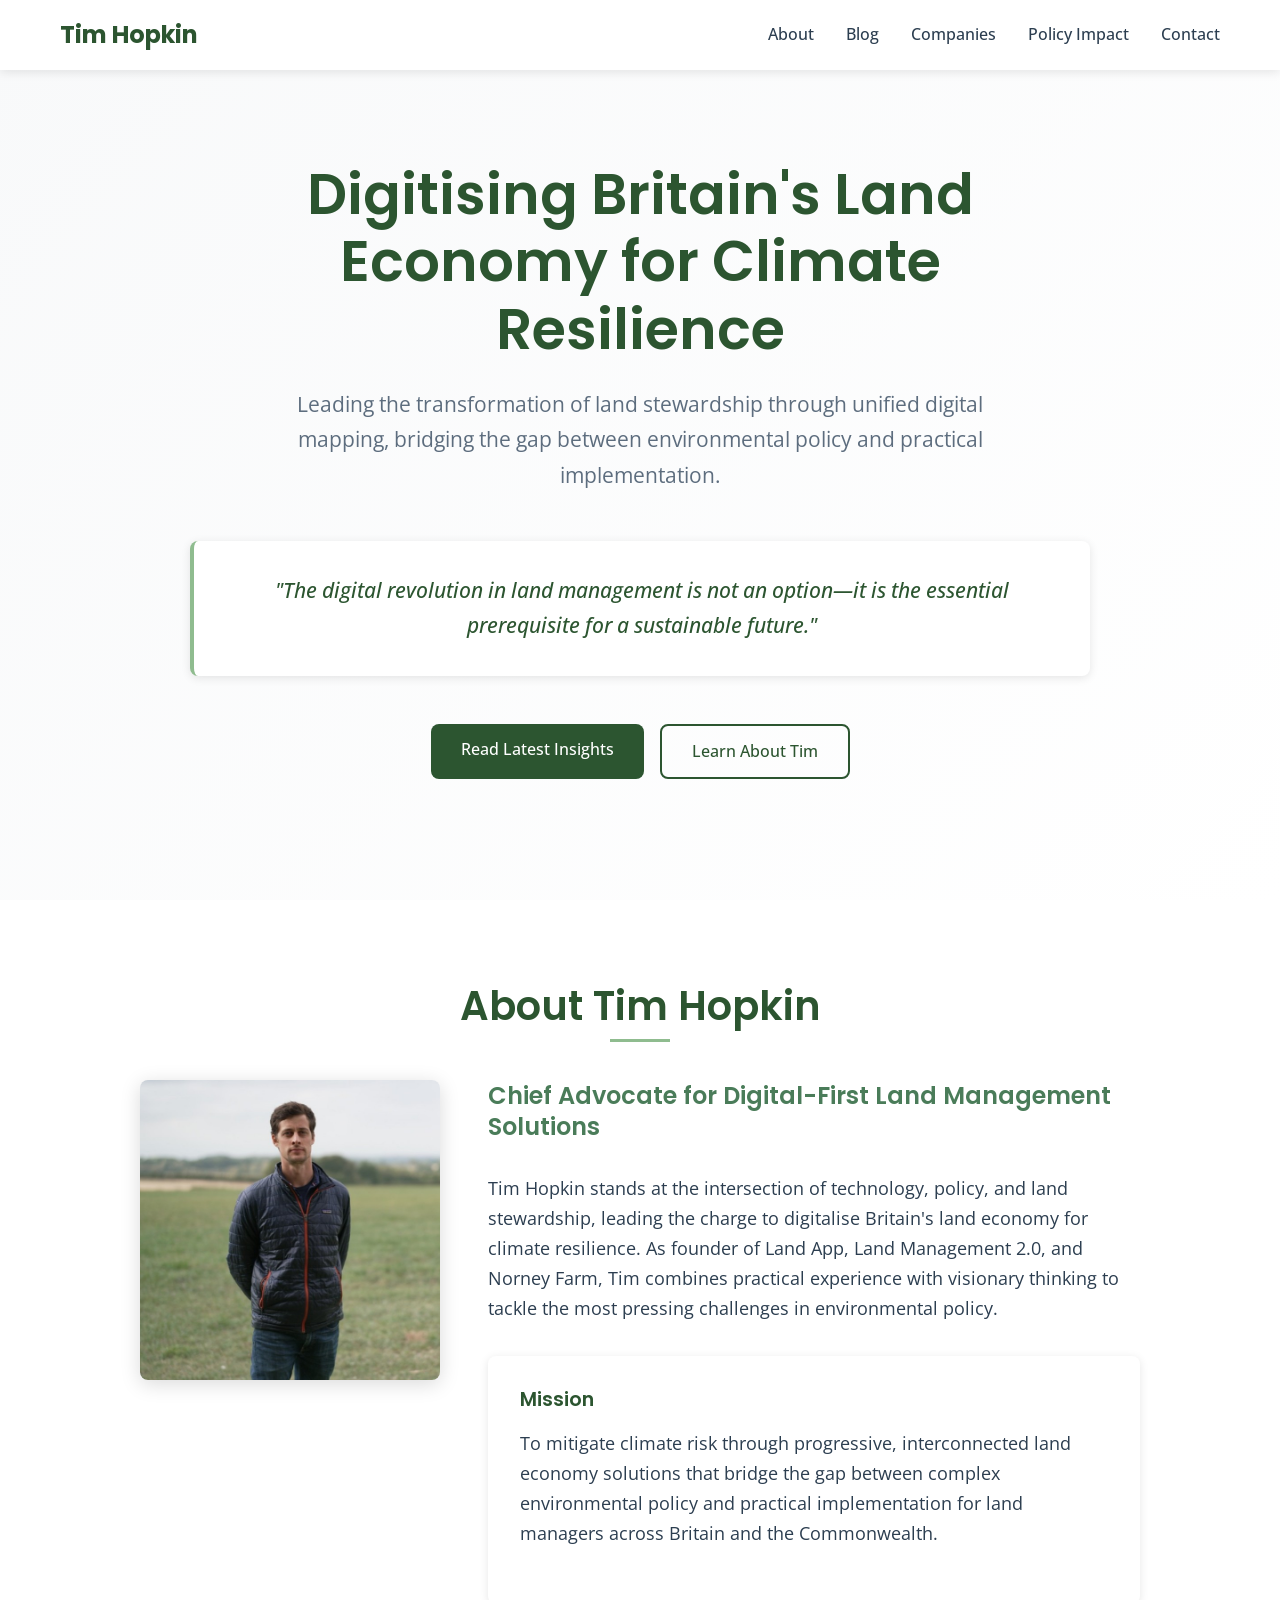
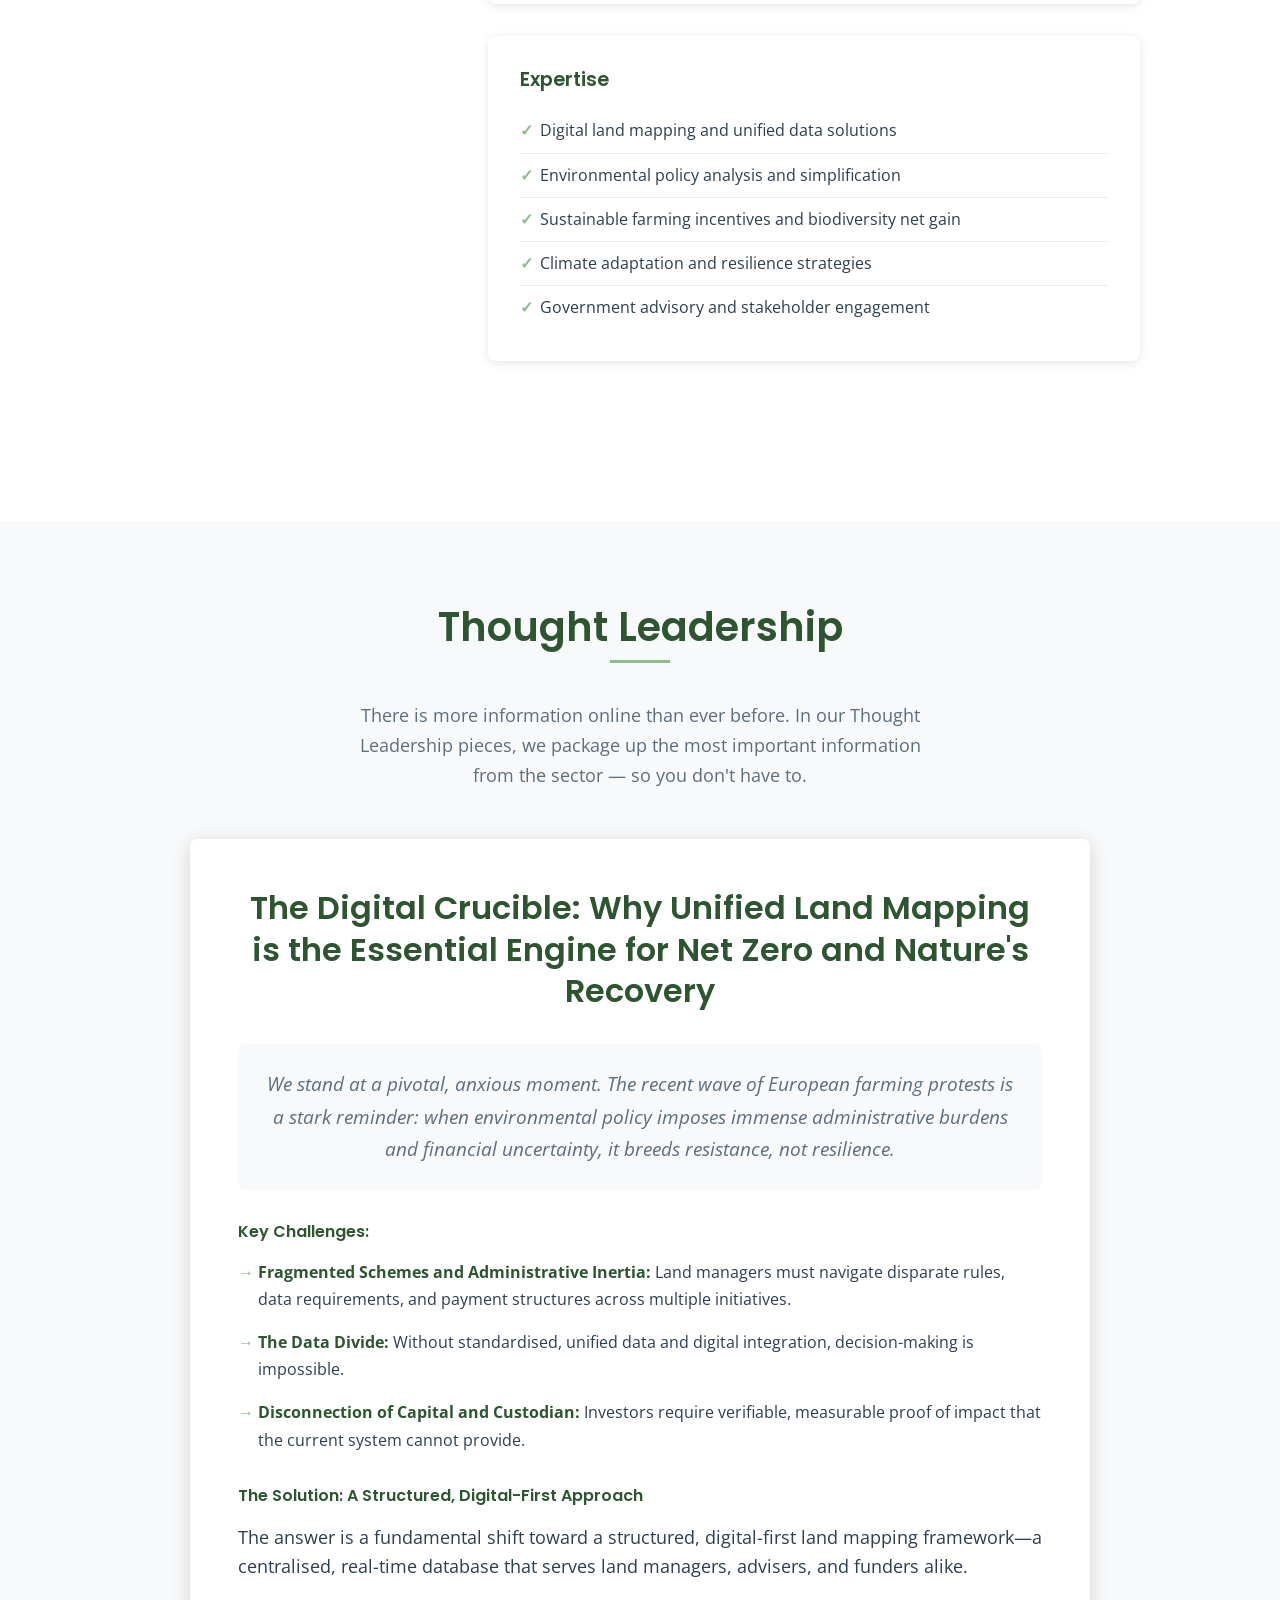
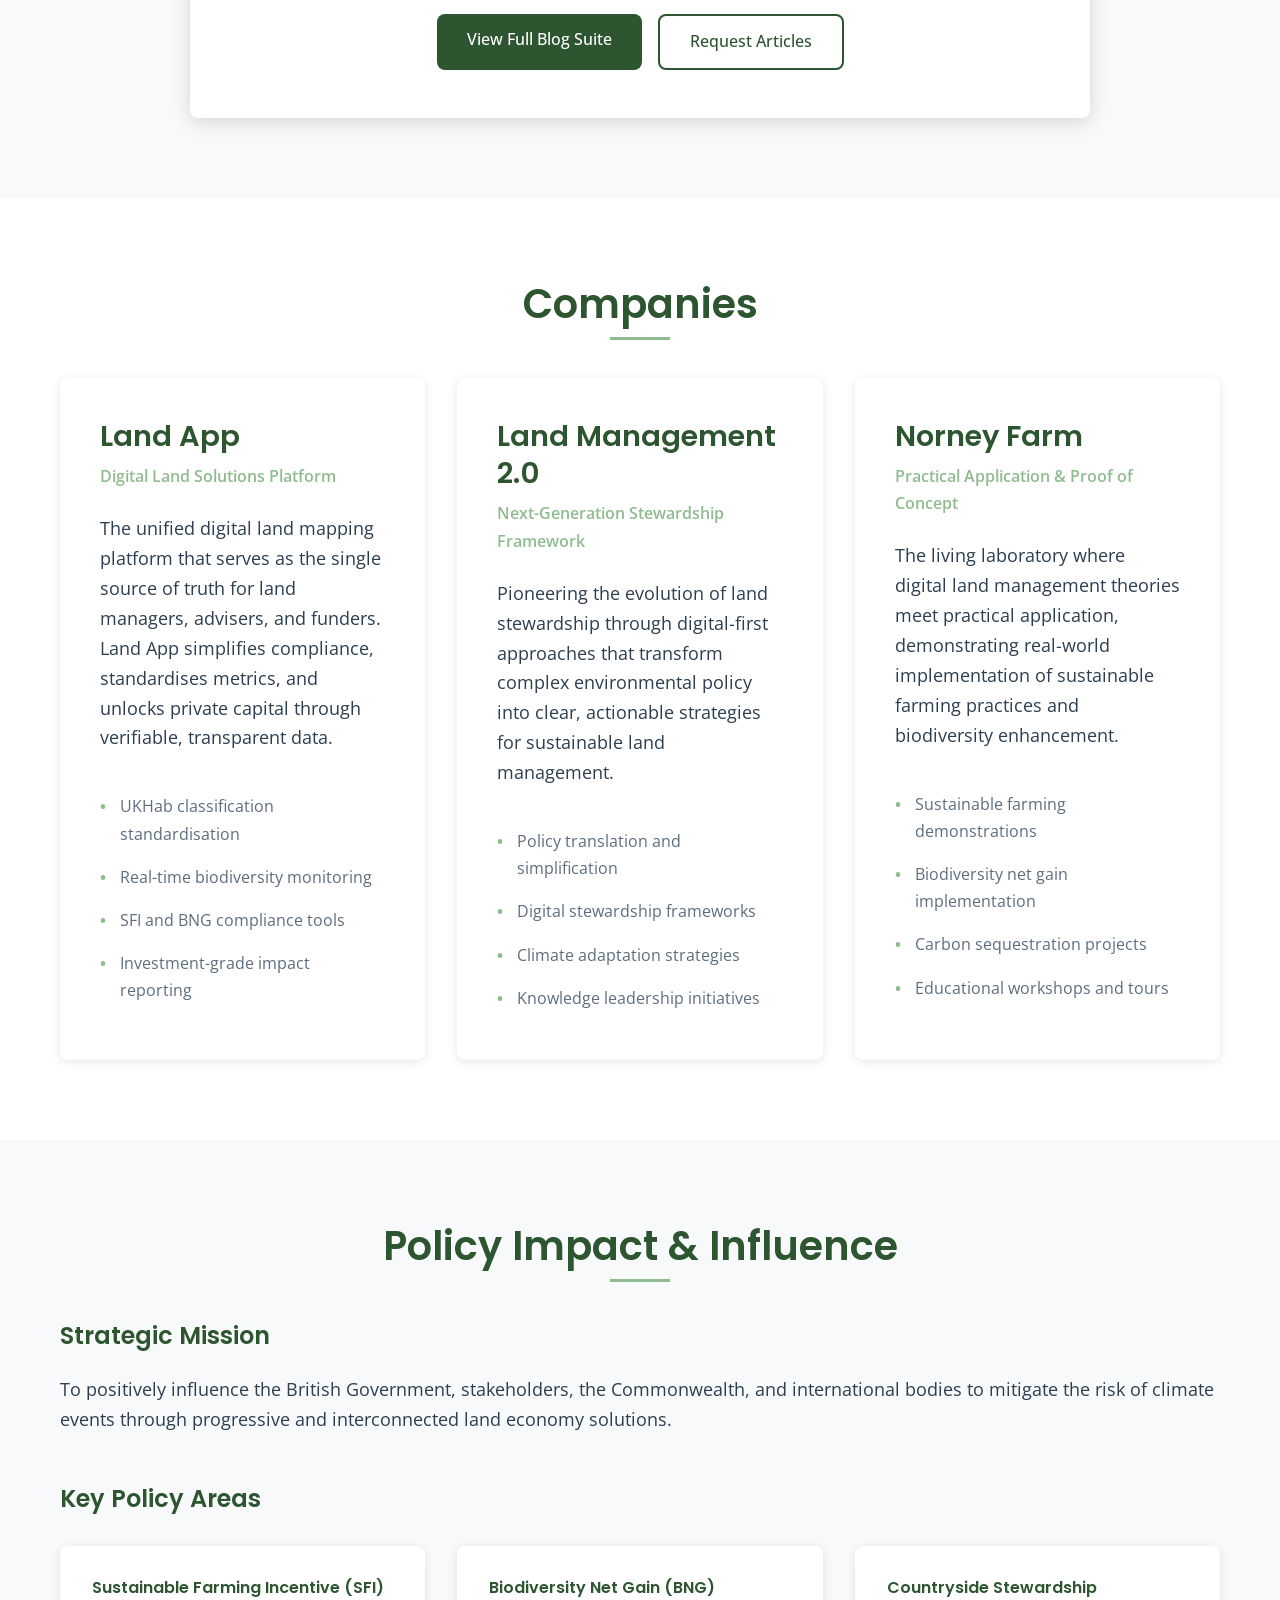
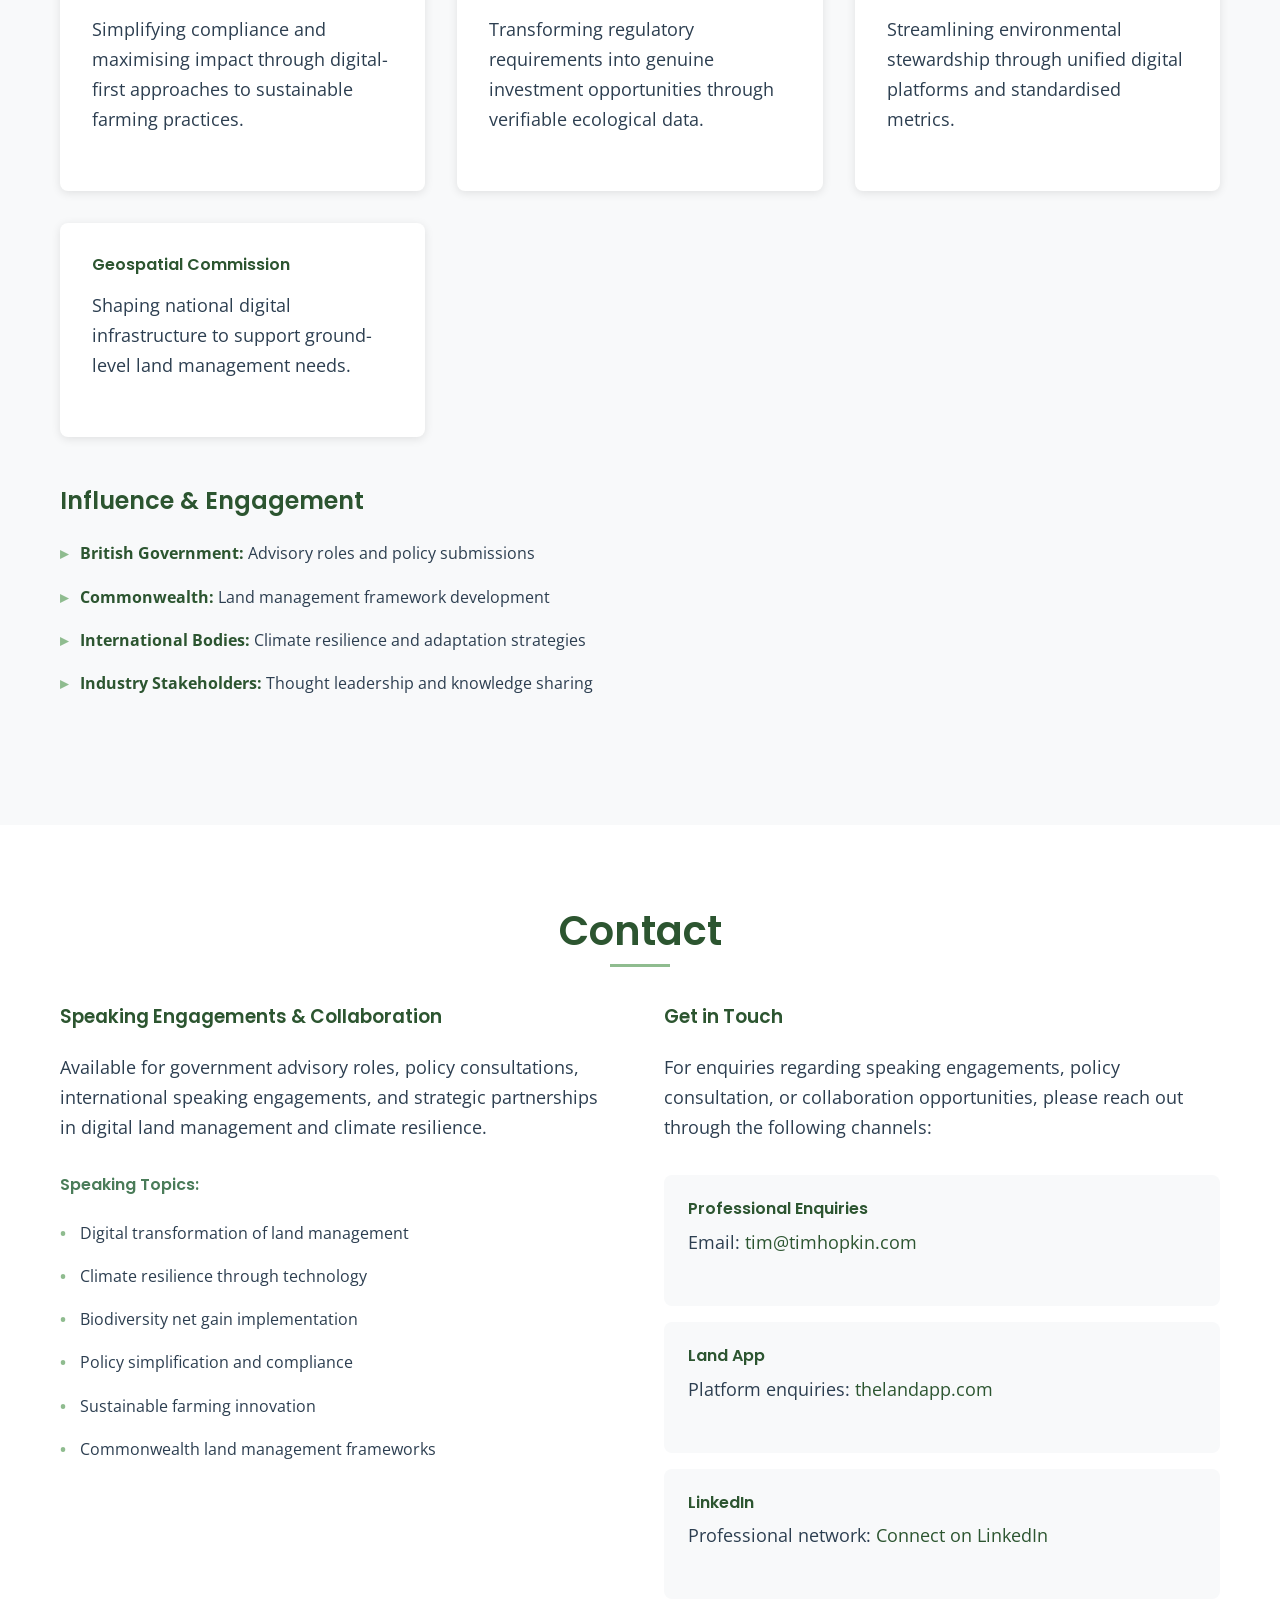
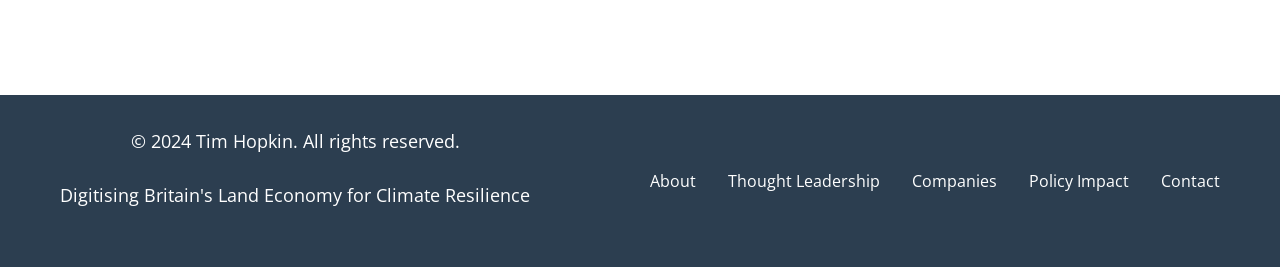
==== index.html @ 5c51a65d "Add Tim Hopkin professional photo to About section - Renamed image file to web-friendly 'tim-hopkin-" ====
<!DOCTYPE html>
<html lang="en-GB">
<head>
    <meta charset="UTF-8">
    <meta name="viewport" content="width=device-width, initial-scale=1.0">
    <meta name="description" content="Tim Hopkin - Digitising Britain's Land Economy for Climate Resilience. Leading digital land management solutions through Land App, Land Management 2.0, and innovative policy influence.">
    <meta name="keywords" content="digital land management, UK land policy, climate resilience, biodiversity net gain, Land App, sustainable farming, net zero">
    <title>Tim Hopkin - Digitising Britain's Land Economy</title>
    <link rel="icon" type="image/svg+xml" href="data:image/svg+xml,<svg xmlns='http://www.w3.org/2000/svg' viewBox='0 0 100 100'><text y='.9em' font-size='90'>🌱</text></svg>">
    <link rel="stylesheet" href="styles.css">
    <link rel="preconnect" href="https://fonts.googleapis.com">
    <link rel="preconnect" href="https://fonts.gstatic.com" crossorigin>
    <link href="https://fonts.googleapis.com/css2?family=Open+Sans:wght@300;400;600;700&family=Poppins:wght@400;500;600;700&display=swap" rel="stylesheet">
    
    <!-- Structured Data -->
    <script type="application/ld+json">
    {
        "@context": "https://schema.org",
        "@type": "Person",
        "name": "Tim Hopkin",
        "jobTitle": "CEO and Founder",
        "description": "Leading digital land management solutions for climate resilience",
        "url": "https://timhopkin.com",
        "sameAs": [
            "https://thelandapp.com"
        ],
        "worksFor": [
            {
                "@type": "Organization",
                "name": "Land App"
            },
            {
                "@type": "Organization", 
                "name": "Land Management 2.0"
            },
            {
                "@type": "Organization",
                "name": "Norney Farm"
            }
        ],
        "knowsAbout": [
            "Digital Land Management",
            "Climate Resilience", 
            "Biodiversity Net Gain",
            "Sustainable Farming",
            "UK Land Policy"
        ]
    }
    </script>
</head>
<body>
    <!-- Header -->
    <header class="header">
        <nav class="nav container">
            <div class="nav__brand">
                <a href="#home" class="nav__logo">Tim Hopkin</a>
            </div>
            <div class="nav__menu" id="nav-menu">
                <ul class="nav__list">
                    <li class="nav__item">
                        <a href="#about" class="nav__link">About</a>
                    </li>
                    <li class="nav__item">
                        <a href="blog.html" class="nav__link">Blog</a>
                    </li>
                    <li class="nav__item">
                        <a href="#companies" class="nav__link">Companies</a>
                    </li>
                    <li class="nav__item">
                        <a href="#policy-impact" class="nav__link">Policy Impact</a>
                    </li>
                    <li class="nav__item">
                        <a href="#contact" class="nav__link">Contact</a>
                    </li>
                </ul>
            </div>
            <div class="nav__toggle" id="nav-toggle">
                <span></span>
                <span></span>
                <span></span>
            </div>
        </nav>
    </header>

    <!-- Main Content -->
    <main>
        <!-- Hero Section -->
        <section id="home" class="hero">
            <div class="container">
                <div class="hero__content">
                    <h1 class="hero__title">Digitising Britain's Land Economy for Climate Resilience</h1>
                    <p class="hero__subtitle">Leading the transformation of land stewardship through unified digital mapping, bridging the gap between environmental policy and practical implementation.</p>
                    <div class="hero__quote">
                        <blockquote>
                            "The digital revolution in land management is not an option—it is the essential prerequisite for a sustainable future."
                        </blockquote>
                    </div>
                    <div class="hero__actions">
                        <a href="#thought-leadership" class="btn btn--primary">Read Latest Insights</a>
                        <a href="#about" class="btn btn--secondary">Learn About Tim</a>
                    </div>
                </div>
            </div>
        </section>

        <!-- About Section -->
        <section id="about" class="about section">
            <div class="container">
                <h2 class="section__title">About Tim Hopkin</h2>
                <div class="about__content">
                    <div class="about__profile">
                        <div class="about__image">
                            <img src="tim-hopkin-photo.jpg" alt="Tim Hopkin - Founder of Land App and advocate for digital land management solutions" class="profile-image">
                        </div>
                        <div class="about__text">
                            <h3 class="about__subtitle">Chief Advocate for Digital-First Land Management Solutions</h3>
                            <p>Tim Hopkin stands at the intersection of technology, policy, and land stewardship, leading the charge to digitalise Britain's land economy for climate resilience. As founder of Land App, Land Management 2.0, and Norney Farm, Tim combines practical experience with visionary thinking to tackle the most pressing challenges in environmental policy.</p>
                        
                        <div class="about__mission">
                            <h4>Mission</h4>
                            <p>To mitigate climate risk through progressive, interconnected land economy solutions that bridge the gap between complex environmental policy and practical implementation for land managers across Britain and the Commonwealth.</p>
                        </div>
                        
                        <div class="about__expertise">
                            <h4>Expertise</h4>
                            <ul>
                                <li>Digital land mapping and unified data solutions</li>
                                <li>Environmental policy analysis and simplification</li>
                                <li>Sustainable farming incentives and biodiversity net gain</li>
                                <li>Climate adaptation and resilience strategies</li>
                                <li>Government advisory and stakeholder engagement</li>
                            </ul>
                        </div>
                        </div>
                    </div>
                </div>
            </div>
        </section>

        <!-- Thought Leadership Section -->
        <section id="thought-leadership" class="thought-leadership section section--alt">
            <div class="container">
                <h2 class="section__title">Thought Leadership</h2>
                <div class="thought-leadership__intro">
                    <p>There is more information online than ever before. In our Thought Leadership pieces, we package up the most important information from the sector — so you don't have to.</p>
                </div>
                
                <div class="featured-article">
                    <h3 class="featured-article__title">The Digital Crucible: Why Unified Land Mapping is the Essential Engine for Net Zero and Nature's Recovery</h3>
                    <div class="featured-article__content">
                        <p class="featured-article__excerpt">We stand at a pivotal, anxious moment. The recent wave of European farming protests is a stark reminder: when environmental policy imposes immense administrative burdens and financial uncertainty, it breeds resistance, not resilience.</p>
                        
                        <div class="article-highlights">
                            <h4>Key Challenges:</h4>
                            <ul>
                                <li><strong>Fragmented Schemes and Administrative Inertia:</strong> Land managers must navigate disparate rules, data requirements, and payment structures across multiple initiatives.</li>
                                <li><strong>The Data Divide:</strong> Without standardised, unified data and digital integration, decision-making is impossible.</li>
                                <li><strong>Disconnection of Capital and Custodian:</strong> Investors require verifiable, measurable proof of impact that the current system cannot provide.</li>
                            </ul>
                        </div>
                        
                        <div class="article-solution">
                            <h4>The Solution: A Structured, Digital-First Approach</h4>
                            <p>The answer is a fundamental shift toward a structured, digital-first land mapping framework—a centralised, real-time database that serves land managers, advisers, and funders alike.</p>
                        </div>
                        
                        <div class="featured-article__actions">
                            <a href="blog.html" class="btn btn--primary">View Full Blog Suite</a>
                            <a href="#contact" class="btn btn--secondary">Request Articles</a>
                        </div>
                    </div>
                </div>
            </div>
        </section>

        <!-- Companies Section -->
        <section id="companies" class="companies section">
            <div class="container">
                <h2 class="section__title">Companies</h2>
                <div class="companies__grid">
                    <div class="company-card">
                        <h3 class="company-card__title">Land App</h3>
                        <p class="company-card__tagline">Digital Land Solutions Platform</p>
                        <p class="company-card__description">The unified digital land mapping platform that serves as the single source of truth for land managers, advisers, and funders. Land App simplifies compliance, standardises metrics, and unlocks private capital through verifiable, transparent data.</p>
                        <div class="company-card__features">
                            <ul>
                                <li>UKHab classification standardisation</li>
                                <li>Real-time biodiversity monitoring</li>
                                <li>SFI and BNG compliance tools</li>
                                <li>Investment-grade impact reporting</li>
                            </ul>
                        </div>
                    </div>
                    
                    <div class="company-card">
                        <h3 class="company-card__title">Land Management 2.0</h3>
                        <p class="company-card__tagline">Next-Generation Stewardship Framework</p>
                        <p class="company-card__description">Pioneering the evolution of land stewardship through digital-first approaches that transform complex environmental policy into clear, actionable strategies for sustainable land management.</p>
                        <div class="company-card__features">
                            <ul>
                                <li>Policy translation and simplification</li>
                                <li>Digital stewardship frameworks</li>
                                <li>Climate adaptation strategies</li>
                                <li>Knowledge leadership initiatives</li>
                            </ul>
                        </div>
                    </div>
                    
                    <div class="company-card">
                        <h3 class="company-card__title">Norney Farm</h3>
                        <p class="company-card__tagline">Practical Application & Proof of Concept</p>
                        <p class="company-card__description">The living laboratory where digital land management theories meet practical application, demonstrating real-world implementation of sustainable farming practices and biodiversity enhancement.</p>
                        <div class="company-card__features">
                            <ul>
                                <li>Sustainable farming demonstrations</li>
                                <li>Biodiversity net gain implementation</li>
                                <li>Carbon sequestration projects</li>
                                <li>Educational workshops and tours</li>
                            </ul>
                        </div>
                    </div>
                </div>
            </div>
        </section>

        <!-- Policy Impact Section -->
        <section id="policy-impact" class="policy-impact section section--alt">
            <div class="container">
                <h2 class="section__title">Policy Impact & Influence</h2>
                <div class="policy-impact__content">
                    <div class="policy-mission">
                        <h3>Strategic Mission</h3>
                        <p>To positively influence the British Government, stakeholders, the Commonwealth, and international bodies to mitigate the risk of climate events through progressive and interconnected land economy solutions.</p>
                    </div>
                    
                    <div class="policy-areas">
                        <h3>Key Policy Areas</h3>
                        <div class="policy-grid">
                            <div class="policy-item">
                                <h4>Sustainable Farming Incentive (SFI)</h4>
                                <p>Simplifying compliance and maximising impact through digital-first approaches to sustainable farming practices.</p>
                            </div>
                            <div class="policy-item">
                                <h4>Biodiversity Net Gain (BNG)</h4>
                                <p>Transforming regulatory requirements into genuine investment opportunities through verifiable ecological data.</p>
                            </div>
                            <div class="policy-item">
                                <h4>Countryside Stewardship</h4>
                                <p>Streamlining environmental stewardship through unified digital platforms and standardised metrics.</p>
                            </div>
                            <div class="policy-item">
                                <h4>Geospatial Commission</h4>
                                <p>Shaping national digital infrastructure to support ground-level land management needs.</p>
                            </div>
                        </div>
                    </div>
                    
                    <div class="influence-scope">
                        <h3>Influence & Engagement</h3>
                        <ul>
                            <li><strong>British Government:</strong> Advisory roles and policy submissions</li>
                            <li><strong>Commonwealth:</strong> Land management framework development</li>
                            <li><strong>International Bodies:</strong> Climate resilience and adaptation strategies</li>
                            <li><strong>Industry Stakeholders:</strong> Thought leadership and knowledge sharing</li>
                        </ul>
                    </div>
                </div>
            </div>
        </section>

        <!-- Contact Section -->
        <section id="contact" class="contact section">
            <div class="container">
                <h2 class="section__title">Contact</h2>
                <div class="contact__content">
                    <div class="contact__info">
                        <h3>Speaking Engagements & Collaboration</h3>
                        <p>Available for government advisory roles, policy consultations, international speaking engagements, and strategic partnerships in digital land management and climate resilience.</p>
                        
                        <div class="contact__topics">
                            <h4>Speaking Topics:</h4>
                            <ul>
                                <li>Digital transformation of land management</li>
                                <li>Climate resilience through technology</li>
                                <li>Biodiversity net gain implementation</li>
                                <li>Policy simplification and compliance</li>
                                <li>Sustainable farming innovation</li>
                                <li>Commonwealth land management frameworks</li>
                            </ul>
                        </div>
                    </div>
                    
                    <div class="contact__form">
                        <h3>Get in Touch</h3>
                        <p>For enquiries regarding speaking engagements, policy consultation, or collaboration opportunities, please reach out through the following channels:</p>
                        
                        <div class="contact__methods">
                            <div class="contact__method">
                                <h4>Professional Enquiries</h4>
                                <p>Email: <a href="mailto:tim@timhopkin.com">tim@timhopkin.com</a></p>
                            </div>
                            
                            <div class="contact__method">
                                <h4>Land App</h4>
                                <p>Platform enquiries: <a href="https://thelandapp.com" target="_blank">thelandapp.com</a></p>
                            </div>
                            
                            <div class="contact__method">
                                <h4>LinkedIn</h4>
                                <p>Professional network: <a href="#" target="_blank">Connect on LinkedIn</a></p>
                            </div>
                        </div>
                    </div>
                </div>
            </div>
        </section>
    </main>

    <!-- Footer -->
    <footer class="footer">
        <div class="container">
            <div class="footer__content">
                <div class="footer__info">
                    <p>&copy; 2024 Tim Hopkin. All rights reserved.</p>
                    <p>Digitising Britain's Land Economy for Climate Resilience</p>
                </div>
                <div class="footer__links">
                    <a href="#about">About</a>
                    <a href="#thought-leadership">Thought Leadership</a>
                    <a href="#companies">Companies</a>
                    <a href="#policy-impact">Policy Impact</a>
                    <a href="#contact">Contact</a>
                </div>
            </div>
        </div>
    </footer>

    <script src="script.js"></script>
</body>
</html>
---- styles.css ----
/* CSS Variables */
:root {
    --primary-color: #2c5530;
    --secondary-color: #4a7c59;
    --accent-color: #8fbc8f;
    --text-dark: #2c3e50;
    --text-light: #5d6d7e;
    --text-white: #ffffff;
    --bg-white: #ffffff;
    --bg-light: #f8f9fa;
    --bg-dark: #2c3e50;
    --border-light: #e9ecef;
    --shadow-light: 0 2px 10px rgba(0, 0, 0, 0.1);
    --shadow-medium: 0 4px 20px rgba(0, 0, 0, 0.15);
    --font-primary: 'Open Sans', sans-serif;
    --font-heading: 'Poppins', sans-serif;
    --container-width: 1200px;
    --section-padding: 80px 0;
    --border-radius: 8px;
    --transition: all 0.3s ease;
}

/* Reset and Base Styles */
* {
    margin: 0;
    padding: 0;
    box-sizing: border-box;
}

html {
    scroll-behavior: smooth;
}

body {
    font-family: var(--font-primary);
    font-size: 16px;
    line-height: 1.7;
    color: var(--text-dark);
    background-color: var(--bg-white);
}

.container {
    max-width: var(--container-width);
    margin: 0 auto;
    padding: 0 20px;
}

.section {
    padding: var(--section-padding);
}

.section--alt {
    background-color: var(--bg-light);
}

.section__title {
    font-family: var(--font-heading);
    font-size: 2.5rem;
    font-weight: 600;
    color: var(--primary-color);
    text-align: center;
    margin-bottom: 3rem;
    position: relative;
}

.section__title::after {
    content: '';
    position: absolute;
    bottom: -10px;
    left: 50%;
    transform: translateX(-50%);
    width: 60px;
    height: 3px;
    background-color: var(--accent-color);
}

/* Typography */
h1, h2, h3, h4, h5, h6 {
    font-family: var(--font-heading);
    font-weight: 600;
    line-height: 1.3;
    margin-bottom: 1rem;
}

p {
    margin-bottom: 1.5rem;
    font-size: 1.1rem;
}

a {
    color: var(--primary-color);
    text-decoration: none;
    transition: var(--transition);
}

a:hover {
    color: var(--secondary-color);
}

/* Buttons */
.btn {
    display: inline-block;
    padding: 12px 30px;
    border-radius: var(--border-radius);
    font-weight: 500;
    text-align: center;
    transition: var(--transition);
    cursor: pointer;
    border: none;
    font-size: 1rem;
    text-decoration: none;
}

.btn--primary {
    background-color: var(--primary-color);
    color: var(--text-white);
}

.btn--primary:hover {
    background-color: var(--secondary-color);
    color: var(--text-white);
    transform: translateY(-2px);
    box-shadow: var(--shadow-medium);
}

.btn--secondary {
    background-color: transparent;
    color: var(--primary-color);
    border: 2px solid var(--primary-color);
}

.btn--secondary:hover {
    background-color: var(--primary-color);
    color: var(--text-white);
}

/* Header */
.header {
    position: fixed;
    top: 0;
    left: 0;
    width: 100%;
    background-color: var(--bg-white);
    box-shadow: var(--shadow-light);
    z-index: 1000;
    transition: var(--transition);
    height: 70px;
}

.nav {
    display: flex;
    justify-content: space-between;
    align-items: center;
    padding: 1rem 20px;
    height: 100%;
}

.nav__logo {
    font-family: var(--font-heading);
    font-size: 1.5rem;
    font-weight: 700;
    color: var(--primary-color);
}

.nav__list {
    display: flex;
    list-style: none;
    gap: 2rem;
}

.nav__link {
    font-weight: 500;
    color: var(--text-dark);
    transition: var(--transition);
}

.nav__link:hover {
    color: var(--primary-color);
}

.nav__toggle {
    display: none;
    flex-direction: column;
    cursor: pointer;
    gap: 4px;
}

.nav__toggle span {
    width: 25px;
    height: 3px;
    background-color: var(--primary-color);
    transition: var(--transition);
}

/* Hero Section */
.hero {
    background: linear-gradient(135deg, var(--bg-light) 0%, var(--bg-white) 100%);
    padding: 120px 0 80px;
    min-height: 100vh;
    display: flex;
    align-items: center;
}

.hero__content {
    text-align: center;
    max-width: 900px;
    margin: 0 auto;
}

.hero__title {
    font-size: 3.5rem;
    color: var(--primary-color);
    margin-bottom: 1.5rem;
    line-height: 1.2;
}

.hero__subtitle {
    font-size: 1.3rem;
    color: var(--text-light);
    margin-bottom: 3rem;
    max-width: 700px;
    margin-left: auto;
    margin-right: auto;
}

.hero__quote {
    margin: 3rem 0;
    padding: 2rem;
    background-color: var(--bg-white);
    border-left: 4px solid var(--accent-color);
    border-radius: var(--border-radius);
    box-shadow: var(--shadow-light);
}

.hero__quote blockquote {
    font-size: 1.3rem;
    font-style: italic;
    color: var(--primary-color);
    font-weight: 500;
}

.hero__actions {
    display: flex;
    gap: 1rem;
    justify-content: center;
    flex-wrap: wrap;
}

/* About Section */
.about__content {
    max-width: 1000px;
    margin: 0 auto;
}

.about__profile {
    display: grid;
    grid-template-columns: 300px 1fr;
    gap: 3rem;
    align-items: start;
    margin-bottom: 3rem;
}

.about__image {
    text-align: center;
}

.profile-image {
    width: 100%;
    max-width: 300px;
    height: auto;
    border-radius: var(--border-radius);
    box-shadow: var(--shadow-medium);
    transition: var(--transition);
}

.profile-image:hover {
    transform: translateY(-5px);
    box-shadow: var(--shadow-medium);
}

.about__subtitle {
    font-size: 1.5rem;
    color: var(--secondary-color);
    margin-bottom: 2rem;
}

.about__mission,
.about__expertise {
    background-color: var(--bg-white);
    padding: 2rem;
    margin: 2rem 0;
    border-radius: var(--border-radius);
    box-shadow: var(--shadow-light);
}

.about__mission h4,
.about__expertise h4 {
    color: var(--primary-color);
    margin-bottom: 1rem;
    font-size: 1.2rem;
}

.about__expertise ul {
    list-style: none;
}

.about__expertise li {
    padding: 0.5rem 0;
    border-bottom: 1px solid var(--border-light);
    position: relative;
    padding-left: 20px;
}

.about__expertise li:last-child {
    border-bottom: none;
}

.about__expertise li::before {
    content: '✓';
    position: absolute;
    left: 0;
    color: var(--accent-color);
    font-weight: bold;
}

/* Thought Leadership Section */
.thought-leadership__intro {
    text-align: center;
    max-width: 600px;
    margin: 0 auto 3rem;
    font-size: 1.2rem;
    color: var(--text-light);
}

.featured-article__actions {
    display: flex;
    gap: 1rem;
    justify-content: center;
    flex-wrap: wrap;
    margin-top: 2rem;
}

.featured-article {
    background-color: var(--bg-white);
    padding: 3rem;
    border-radius: var(--border-radius);
    box-shadow: var(--shadow-medium);
    max-width: 900px;
    margin: 0 auto;
}

.featured-article__title {
    font-size: 2rem;
    color: var(--primary-color);
    margin-bottom: 2rem;
    text-align: center;
}

.featured-article__excerpt {
    font-size: 1.2rem;
    color: var(--text-light);
    font-style: italic;
    text-align: center;
    margin-bottom: 2rem;
    padding: 1.5rem;
    background-color: var(--bg-light);
    border-radius: var(--border-radius);
}

.article-highlights,
.article-solution {
    margin: 2rem 0;
}

.article-highlights h4,
.article-solution h4 {
    color: var(--primary-color);
    margin-bottom: 1rem;
}

.article-highlights ul {
    list-style: none;
}

.article-highlights li {
    margin: 1rem 0;
    padding-left: 20px;
    position: relative;
}

.article-highlights li::before {
    content: '→';
    position: absolute;
    left: 0;
    color: var(--accent-color);
    font-weight: bold;
}

.article-highlights strong {
    color: var(--primary-color);
}

/* Companies Section */
.companies__grid {
    display: grid;
    grid-template-columns: repeat(auto-fit, minmax(350px, 1fr));
    gap: 2rem;
    margin-top: 3rem;
}

.company-card {
    background-color: var(--bg-white);
    padding: 2.5rem;
    border-radius: var(--border-radius);
    box-shadow: var(--shadow-light);
    transition: var(--transition);
}

.company-card:hover {
    transform: translateY(-5px);
    box-shadow: var(--shadow-medium);
}

.company-card__title {
    font-size: 1.8rem;
    color: var(--primary-color);
    margin-bottom: 0.5rem;
}

.company-card__tagline {
    color: var(--accent-color);
    font-weight: 600;
    margin-bottom: 1.5rem;
    font-size: 1rem;
}

.company-card__description {
    margin-bottom: 2rem;
    color: var(--text-dark);
}

.company-card__features ul {
    list-style: none;
}

.company-card__features li {
    padding: 0.5rem 0;
    position: relative;
    padding-left: 20px;
    color: var(--text-light);
}

.company-card__features li::before {
    content: '•';
    position: absolute;
    left: 0;
    color: var(--accent-color);
    font-weight: bold;
}

/* Policy Impact Section */
.policy-mission,
.policy-areas,
.influence-scope {
    margin: 3rem 0;
}

.policy-mission h3,
.policy-areas h3,
.influence-scope h3 {
    color: var(--primary-color);
    margin-bottom: 1.5rem;
    font-size: 1.5rem;
}

.policy-grid {
    display: grid;
    grid-template-columns: repeat(auto-fit, minmax(280px, 1fr));
    gap: 2rem;
    margin: 2rem 0;
}

.policy-item {
    background-color: var(--bg-white);
    padding: 2rem;
    border-radius: var(--border-radius);
    box-shadow: var(--shadow-light);
}

.policy-item h4 {
    color: var(--primary-color);
    margin-bottom: 1rem;
}

.influence-scope ul {
    list-style: none;
}

.influence-scope li {
    margin: 1rem 0;
    padding-left: 20px;
    position: relative;
}

.influence-scope li::before {
    content: '▸';
    position: absolute;
    left: 0;
    color: var(--accent-color);
    font-weight: bold;
}

.influence-scope strong {
    color: var(--primary-color);
}

/* Contact Section */
.contact__content {
    display: grid;
    grid-template-columns: repeat(auto-fit, minmax(400px, 1fr));
    gap: 3rem;
    margin-top: 2rem;
}

.contact__info h3,
.contact__form h3 {
    color: var(--primary-color);
    margin-bottom: 1.5rem;
}

.contact__topics h4 {
    color: var(--secondary-color);
    margin: 2rem 0 1rem;
}

.contact__topics ul {
    list-style: none;
}

.contact__topics li {
    padding: 0.5rem 0;
    position: relative;
    padding-left: 20px;
}

.contact__topics li::before {
    content: '•';
    position: absolute;
    left: 0;
    color: var(--accent-color);
    font-weight: bold;
}

.contact__methods {
    margin-top: 2rem;
}

.contact__method {
    background-color: var(--bg-light);
    padding: 1.5rem;
    margin: 1rem 0;
    border-radius: var(--border-radius);
}

.contact__method h4 {
    color: var(--primary-color);
    margin-bottom: 0.5rem;
}

/* Footer */
.footer {
    background-color: var(--bg-dark);
    color: var(--text-white);
    padding: 2rem 0;
    text-align: center;
}

.footer__content {
    display: flex;
    justify-content: space-between;
    align-items: center;
    flex-wrap: wrap;
    gap: 1rem;
}

.footer__links {
    display: flex;
    gap: 2rem;
    flex-wrap: wrap;
}

.footer__links a {
    color: var(--text-white);
    transition: var(--transition);
}

.footer__links a:hover {
    color: var(--accent-color);
}

/* Responsive Design */
@media screen and (max-width: 768px) {
    .nav__menu {
        position: fixed;
        top: 70px;
        left: -100%;
        width: 100%;
        height: calc(100vh - 70px);
        background-color: var(--bg-white);
        display: flex;
        flex-direction: column;
        justify-content: flex-start;
        align-items: center;
        padding-top: 2rem;
        transition: var(--transition);
        box-shadow: var(--shadow-light);
    }

    .nav__menu.active {
        left: 0;
    }

    .nav__list {
        flex-direction: column;
        gap: 2rem;
        text-align: center;
    }

    .nav__toggle {
        display: flex;
    }

    .hero__title {
        font-size: 2.5rem;
    }

    .hero__subtitle {
        font-size: 1.1rem;
    }

    .hero__actions {
        flex-direction: column;
        align-items: center;
    }

    .section__title {
        font-size: 2rem;
    }

    .featured-article {
        padding: 2rem;
    }

    .featured-article__title {
        font-size: 1.5rem;
    }

    .companies__grid {
        grid-template-columns: 1fr;
    }

    .policy-grid {
        grid-template-columns: 1fr;
    }

    .contact__content {
        grid-template-columns: 1fr;
    }

    .footer__content {
        flex-direction: column;
        text-align: center;
    }

    .footer__links {
        justify-content: center;
    }

    /* About section responsive */
    .about__profile {
        grid-template-columns: 1fr;
        text-align: center;
        gap: 2rem;
    }

    .about__image {
        order: -1;
    }

    .profile-image {
        max-width: 250px;
    }
}

@media screen and (max-width: 480px) {
    .container {
        padding: 0 15px;
    }

    .hero {
        padding: 100px 0 60px;
    }

    .hero__title {
        font-size: 2rem;
    }

    .section {
        padding: 60px 0;
    }

    .company-card,
    .featured-article {
        padding: 1.5rem;
    }

    .profile-image {
        max-width: 200px;
    }
}

/* Accessibility */
@media (prefers-reduced-motion: reduce) {
    * {
        animation-duration: 0.01ms !important;
        animation-iteration-count: 1 !important;
        transition-duration: 0.01ms !important;
        scroll-behavior: auto !important;
    }
}

/* Focus states */
.btn:focus,
.nav__link:focus,
a:focus {
    outline: 2px solid var(--accent-color);
    outline-offset: 2px;
}

/* Blog Specific Styles */
.blog-hero {
    background: linear-gradient(135deg, var(--bg-light) 0%, var(--bg-white) 100%);
    padding: 120px 0 60px;
    text-align: center;
}

.blog-hero__title {
    font-size: 3rem;
    color: var(--primary-color);
    margin-bottom: 1rem;
}

.blog-hero__subtitle {
    font-size: 1.2rem;
    color: var(--text-light);
    max-width: 600px;
    margin: 0 auto;
}

.featured-suite {
    text-align: center;
}

.suite-title {
    font-size: 2.2rem;
    color: var(--primary-color);
    margin-bottom: 1.5rem;
}

.suite-description {
    font-size: 1.2rem;
    color: var(--text-light);
    max-width: 800px;
    margin: 0 auto 3rem;
}

.suite-vision {
    background-color: var(--bg-white);
    padding: 2.5rem;
    border-radius: var(--border-radius);
    box-shadow: var(--shadow-light);
    margin: 2rem 0;
}

.suite-vision h3 {
    color: var(--primary-color);
    margin-bottom: 1.5rem;
    font-size: 1.5rem;
}

.articles__grid {
    display: grid;
    grid-template-columns: repeat(auto-fit, minmax(400px, 1fr));
    gap: 2.5rem;
    margin-top: 2rem;
}

.article-card {
    background-color: var(--bg-white);
    padding: 2.5rem;
    border-radius: var(--border-radius);
    box-shadow: var(--shadow-light);
    transition: var(--transition);
    position: relative;
    border-top: 4px solid var(--accent-color);
}

.article-card:hover {
    transform: translateY(-5px);
    box-shadow: var(--shadow-medium);
}

.article-card__header {
    display: flex;
    align-items: center;
    gap: 1rem;
    margin-bottom: 1.5rem;
}

.article-card__number {
    background-color: var(--primary-color);
    color: var(--text-white);
    width: 40px;
    height: 40px;
    border-radius: 50%;
    display: flex;
    align-items: center;
    justify-content: center;
    font-weight: bold;
    font-size: 1.2rem;
}

.article-card__theme {
    color: var(--accent-color);
    font-weight: 600;
    font-size: 0.9rem;
    text-transform: uppercase;
    letter-spacing: 0.5px;
}

.article-card__title {
    font-size: 1.4rem;
    color: var(--primary-color);
    margin-bottom: 1.5rem;
    line-height: 1.3;
}

.article-card__summary {
    margin-bottom: 2rem;
}

.article-card__summary p {
    margin-bottom: 1rem;
    color: var(--text-dark);
}

.article-card__concepts,
.article-card__audience {
    margin: 1.5rem 0;
    padding: 1.5rem;
    background-color: var(--bg-light);
    border-radius: var(--border-radius);
}

.article-card__concepts h4,
.article-card__audience h4 {
    color: var(--secondary-color);
    font-size: 1rem;
    margin-bottom: 0.8rem;
}

.article-card__concepts ul {
    list-style: none;
    margin: 0;
    padding: 0;
}

.article-card__concepts li {
    padding: 0.3rem 0;
    position: relative;
    padding-left: 15px;
    font-size: 0.95rem;
    color: var(--text-dark);
}

.article-card__concepts li::before {
    content: '•';
    position: absolute;
    left: 0;
    color: var(--accent-color);
    font-weight: bold;
}

.article-card__audience p {
    font-size: 0.95rem;
    color: var(--text-dark);
    margin: 0;
    font-style: italic;
}

.article-card .btn {
    margin-top: 1.5rem;
    width: 100%;
    text-align: center;
}

.cta-section {
    background: linear-gradient(135deg, var(--primary-color) 0%, var(--secondary-color) 100%);
    color: var(--text-white);
    text-align: center;
}

.cta-title {
    font-size: 2.2rem;
    color: var(--text-white);
    margin-bottom: 1.5rem;
}

.cta-description {
    font-size: 1.2rem;
    max-width: 700px;
    margin: 0 auto 2.5rem;
    opacity: 0.9;
}

.cta-actions {
    display: flex;
    gap: 1rem;
    justify-content: center;
    flex-wrap: wrap;
}

.cta-actions .btn--primary {
    background-color: var(--text-white);
    color: var(--primary-color);
}

.cta-actions .btn--primary:hover {
    background-color: var(--bg-light);
}

.cta-actions .btn--secondary {
    background-color: transparent;
    color: var(--text-white);
    border-color: var(--text-white);
}

.cta-actions .btn--secondary:hover {
    background-color: var(--text-white);
    color: var(--primary-color);
}

/* Responsive Blog Styles */
@media screen and (max-width: 768px) {
    .blog-hero__title {
        font-size: 2.2rem;
    }
    
    .suite-title {
        font-size: 1.8rem;
    }
    
    .articles__grid {
        grid-template-columns: 1fr;
    }
    
    .article-card {
        padding: 2rem;
    }
    
    .cta-actions {
        flex-direction: column;
        align-items: center;
    }
}

@media screen and (max-width: 480px) {
    .blog-hero {
        padding: 100px 0 40px;
    }
    
    .blog-hero__title {
        font-size: 1.8rem;
    }
    
    .article-card {
        padding: 1.5rem;
    }
    
    .article-card__title {
        font-size: 1.2rem;
    }
}

/* Article Page Styles */
.article-header {
    background: linear-gradient(135deg, var(--bg-light) 0%, var(--bg-white) 100%);
    padding: 120px 0 60px;
}

.article-breadcrumb {
    margin-bottom: 2rem;
}

.article-breadcrumb a {
    color: var(--text-light);
    text-decoration: none;
    font-weight: 500;
    transition: var(--transition);
}

.article-breadcrumb a:hover {
    color: var(--primary-color);
}

.article-meta {
    display: flex;
    align-items: center;
    gap: 1rem;
    margin-bottom: 2rem;
}

.article-number {
    background-color: var(--primary-color);
    color: var(--text-white);
    width: 50px;
    height: 50px;
    border-radius: 50%;
    display: flex;
    align-items: center;
    justify-content: center;
    font-weight: bold;
    font-size: 1.5rem;
}

.article-theme {
    color: var(--accent-color);
    font-weight: 600;
    font-size: 1rem;
    text-transform: uppercase;
    letter-spacing: 0.5px;
}

.article-title {
    font-size: 3rem;
    color: var(--primary-color);
    margin-bottom: 1.5rem;
    line-height: 1.2;
    max-width: 900px;
}

.article-subtitle {
    max-width: 700px;
}

.article-subtitle p {
    font-size: 1.3rem;
    color: var(--text-light);
    font-style: italic;
}

.article-body {
    max-width: 800px;
    margin: 0 auto;
}

.article-intro {
    margin-bottom: 3rem;
}

.article-quote {
    font-size: 1.4rem;
    font-style: italic;
    color: var(--primary-color);
    text-align: center;
    padding: 2.5rem;
    background-color: var(--bg-light);
    border-left: 4px solid var(--accent-color);
    border-radius: var(--border-radius);
    margin: 2rem 0;
    position: relative;
}

.article-quote::before {
    content: '"';
    font-size: 4rem;
    color: var(--accent-color);
    position: absolute;
    top: -10px;
    left: 20px;
}

.article-section {
    margin: 3rem 0;
}

.article-section h2 {
    color: var(--primary-color);
    margin-bottom: 1.5rem;
    font-size: 1.8rem;
}

.article-section p {
    font-size: 1.1rem;
    line-height: 1.8;
    margin-bottom: 1.5rem;
}

.article-list {
    list-style: none;
    padding: 0;
    margin: 2rem 0;
}

.article-list li {
    padding: 1rem 0;
    border-bottom: 1px solid var(--border-light);
    position: relative;
    padding-left: 25px;
}

.article-list li:last-child {
    border-bottom: none;
}

.article-list li::before {
    content: '→';
    position: absolute;
    left: 0;
    color: var(--accent-color);
    font-weight: bold;
    font-size: 1.2rem;
}

.article-conclusion {
    background-color: var(--bg-light);
    padding: 2.5rem;
    border-radius: var(--border-radius);
    margin: 3rem 0;
}

.article-conclusion h2 {
    color: var(--primary-color);
    margin-bottom: 1.5rem;
}

.article-navigation {
    background-color: var(--bg-light);
}

.article-nav-grid {
    display: grid;
    grid-template-columns: 1fr 1fr;
    gap: 2rem;
    max-width: 800px;
    margin: 0 auto;
}

.nav-item {
    background-color: var(--bg-white);
    padding: 2rem;
    border-radius: var(--border-radius);
    box-shadow: var(--shadow-light);
    text-align: center;
}

.nav-label {
    color: var(--text-light);
    font-size: 0.9rem;
    text-transform: uppercase;
    letter-spacing: 0.5px;
    display: block;
    margin-bottom: 0.5rem;
}

.nav-title {
    color: var(--primary-color);
    font-weight: 600;
    margin-bottom: 1.5rem;
    font-size: 1.1rem;
}

.related-content {
    background-color: var(--bg-white);
}

.related-grid {
    display: grid;
    grid-template-columns: repeat(auto-fit, minmax(300px, 1fr));
    gap: 2rem;
    margin-top: 2rem;
}

.related-item {
    background-color: var(--bg-light);
    padding: 2rem;
    border-radius: var(--border-radius);
    text-align: center;
}

.related-item h3 {
    color: var(--primary-color);
    margin-bottom: 1rem;
}

.related-item p {
    color: var(--text-light);
    margin-bottom: 1.5rem;
}

/* Responsive Article Styles */
@media screen and (max-width: 768px) {
    .article-title {
        font-size: 2.2rem;
    }
    
    .article-nav-grid {
        grid-template-columns: 1fr;
    }
    
    .article-quote {
        padding: 1.5rem;
        font-size: 1.2rem;
    }
    
    .related-grid {
        grid-template-columns: 1fr;
    }
}

@media screen and (max-width: 480px) {
    .article-header {
        padding: 100px 0 40px;
    }
    
    .article-title {
        font-size: 1.8rem;
    }
    
    .article-subtitle p {
        font-size: 1.1rem;
    }
    
    .article-quote {
        padding: 1.2rem;
        font-size: 1.1rem;
    }
    
    .nav-item {
        padding: 1.5rem;
    }
    
    .related-item {
        padding: 1.5rem;
    }
}

/* Print styles */
@media print {
    .nav,
    .footer,
    .hero__actions {
        display: none;
    }
    
    body {
        font-size: 12pt;
        line-height: 1.4;
    }
    
    .section {
        padding: 20px 0;
    }
}
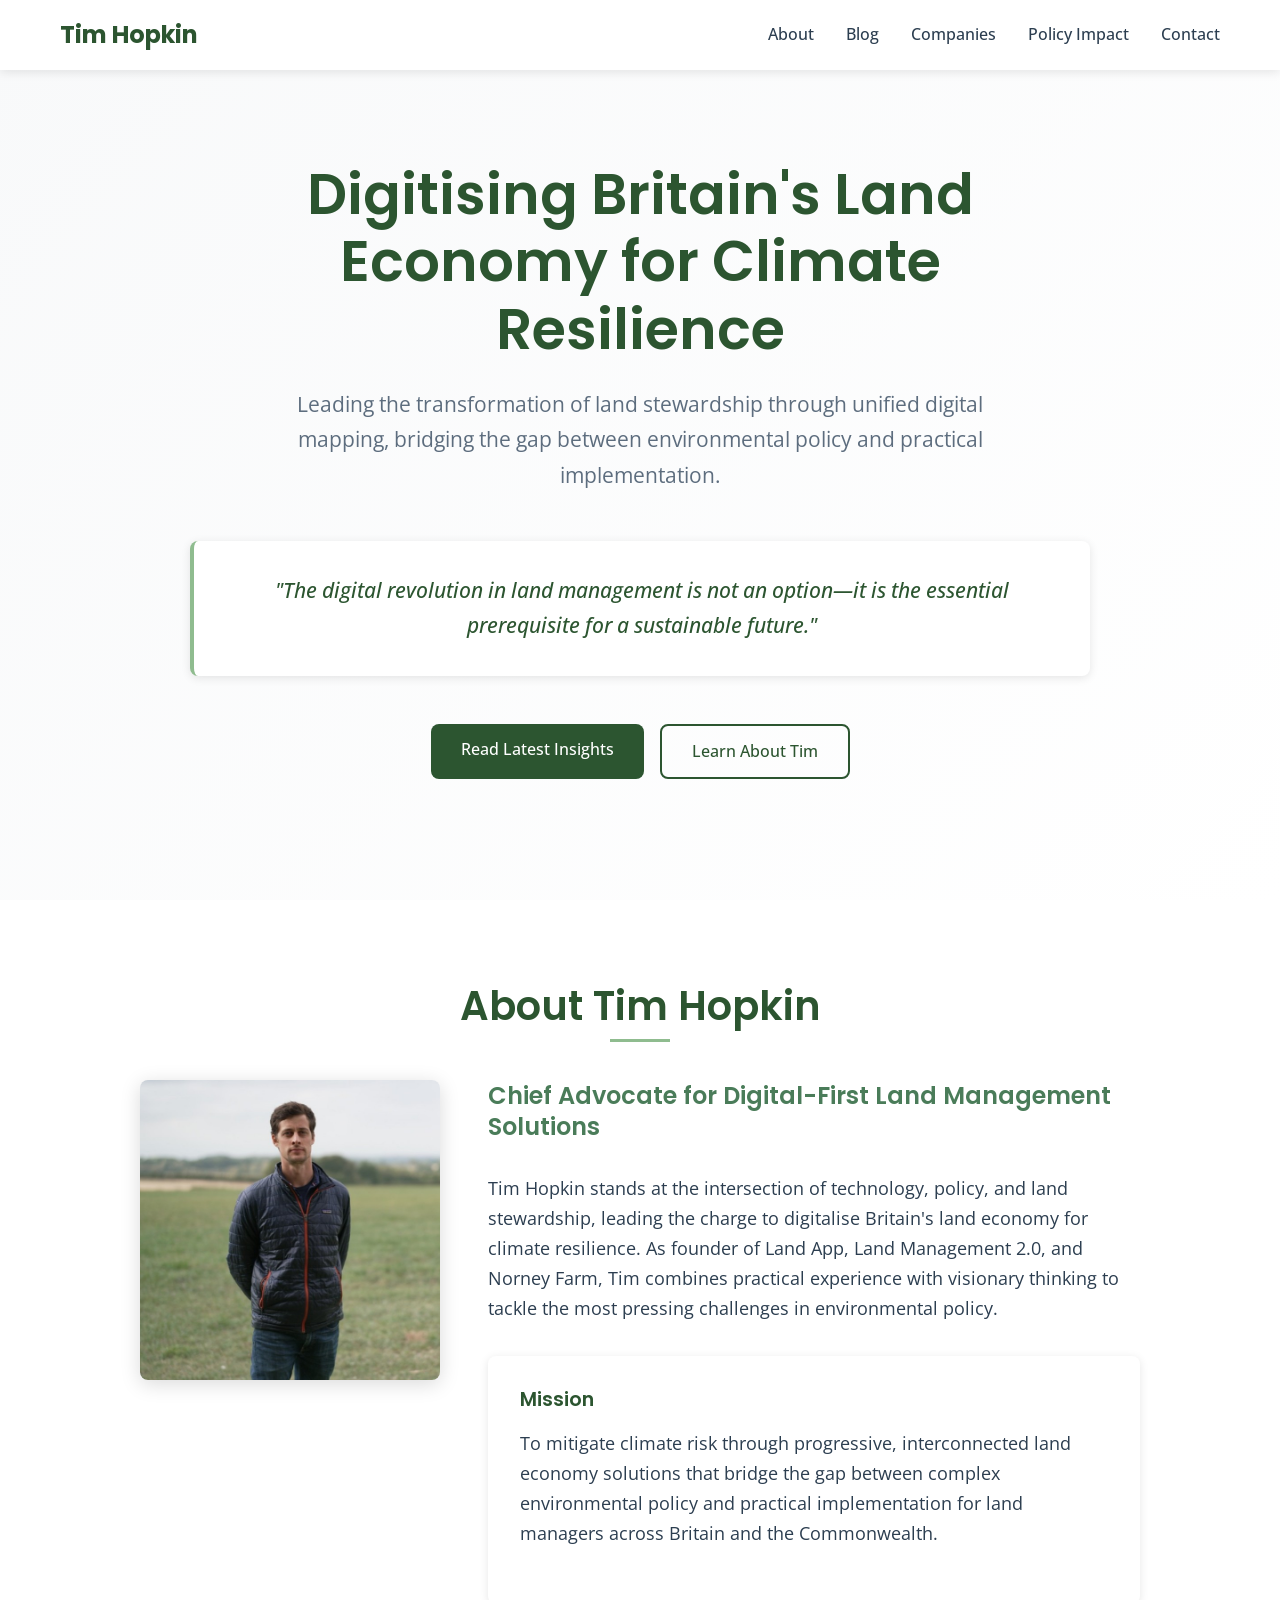
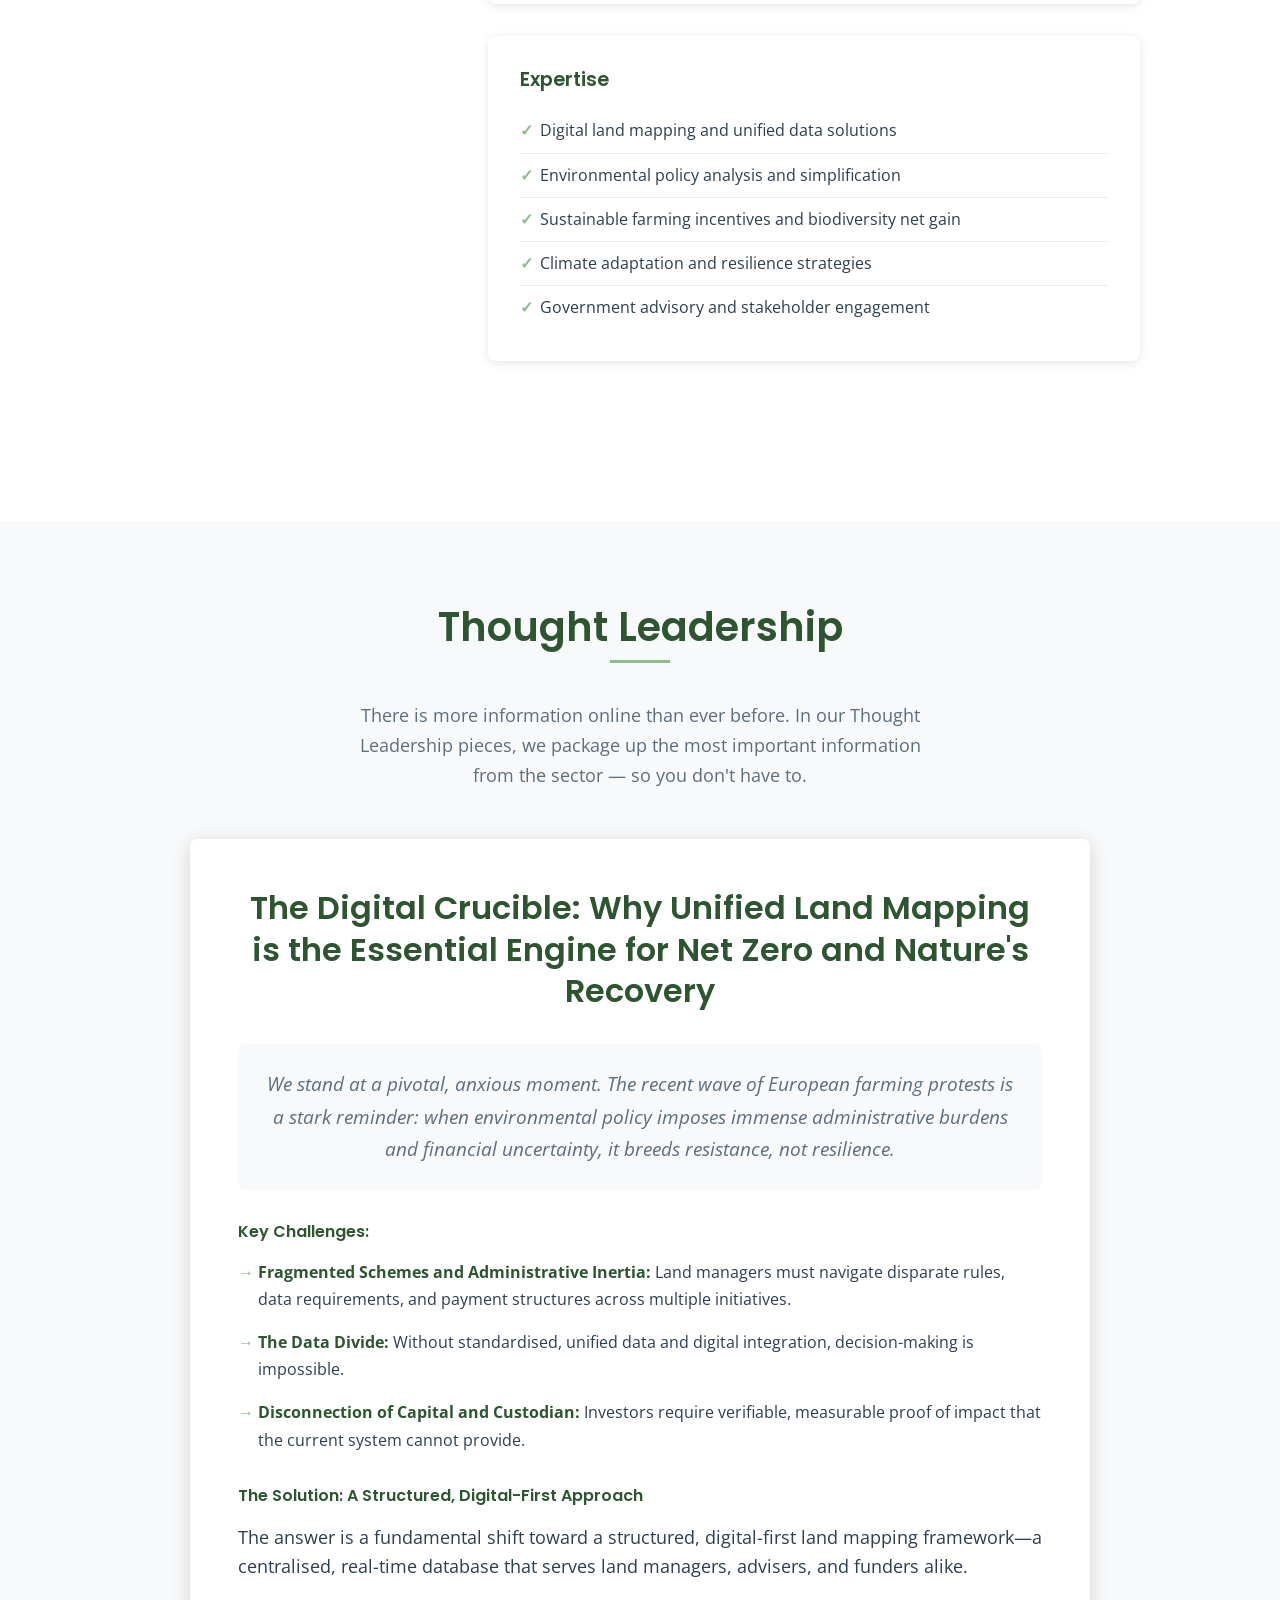
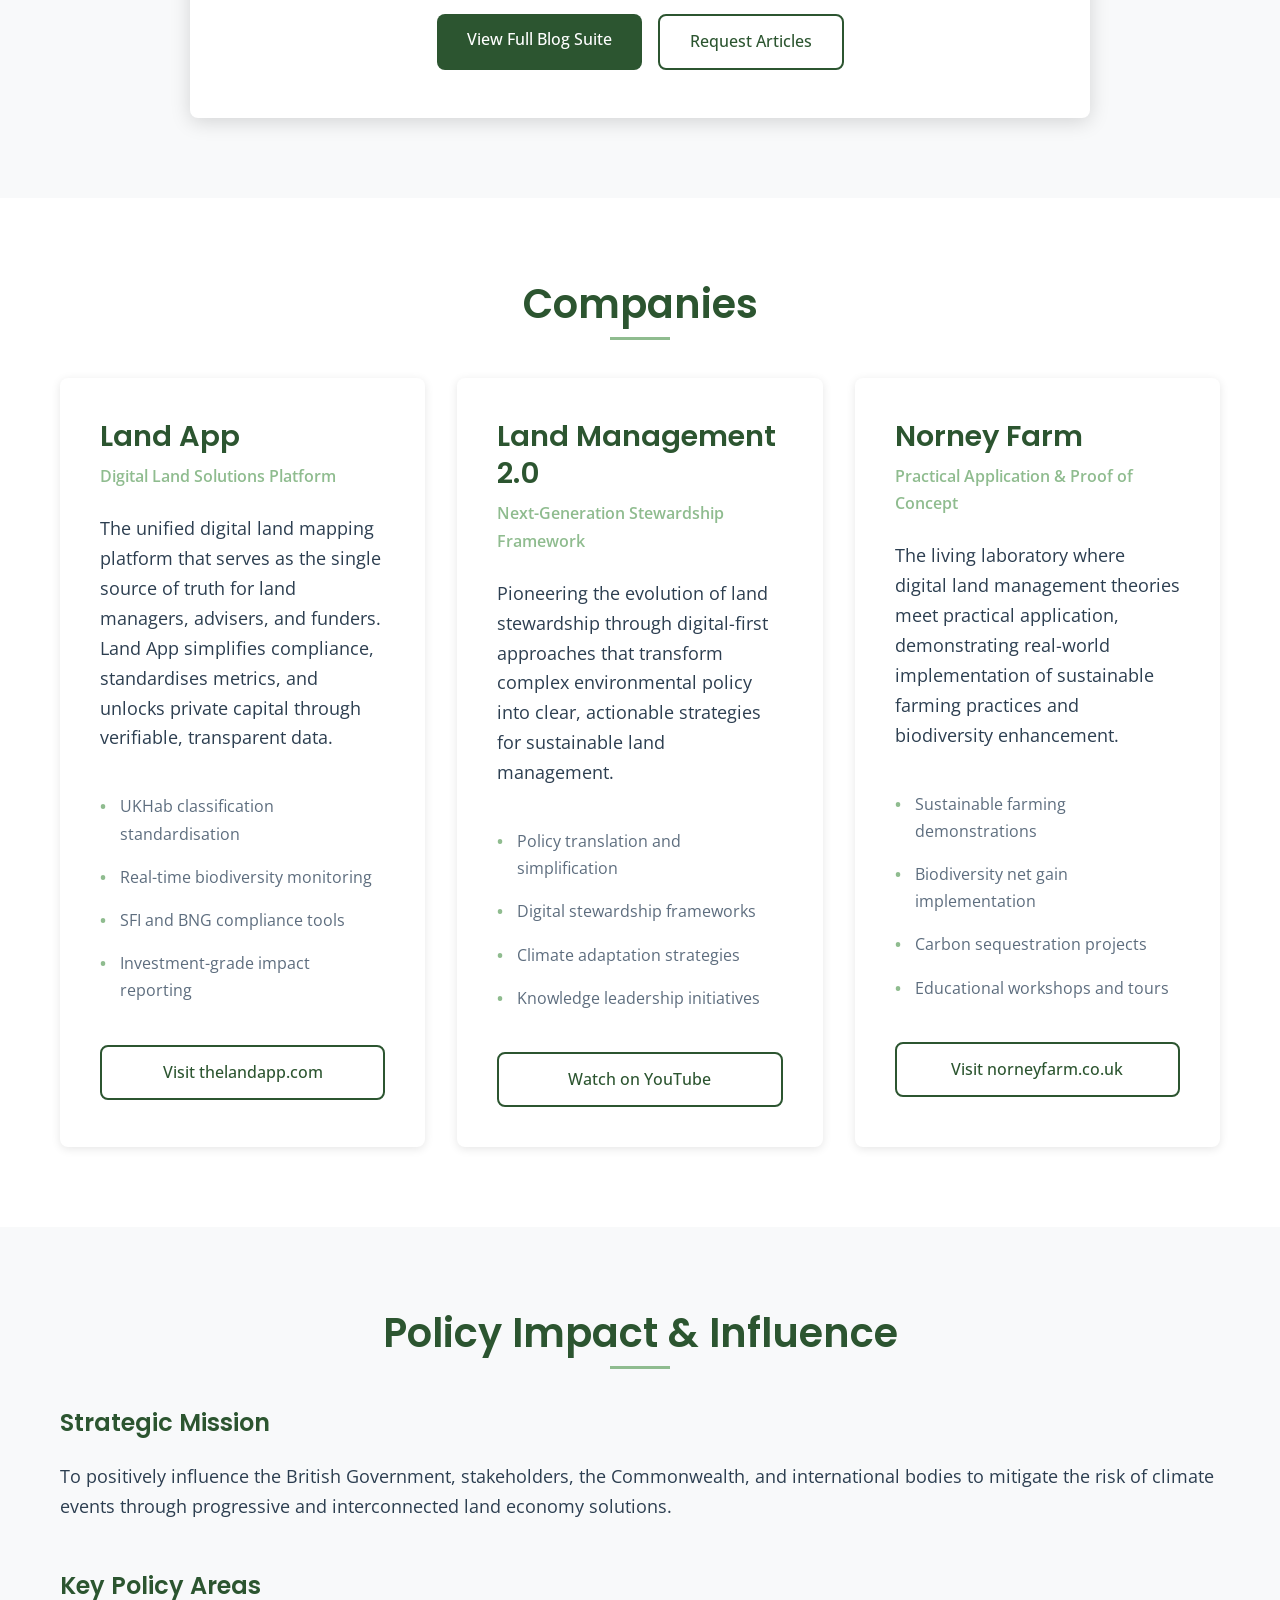
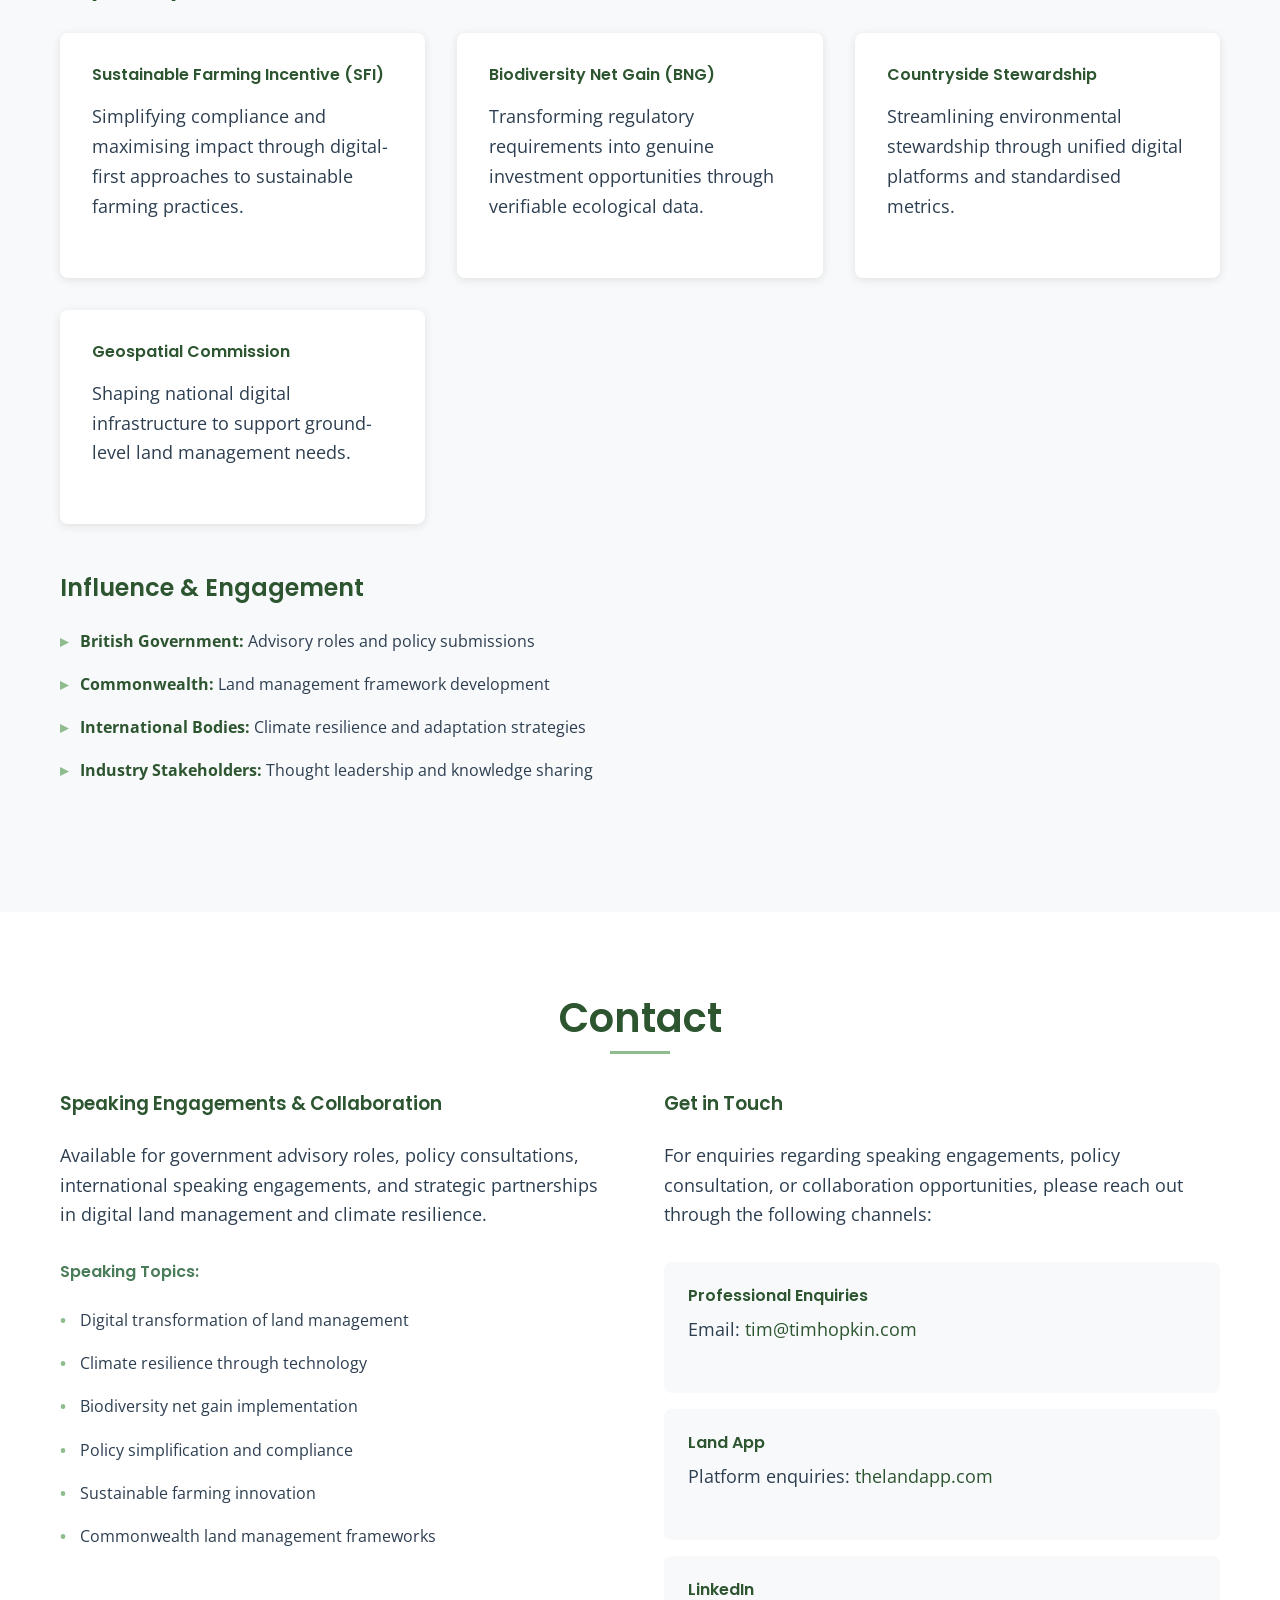
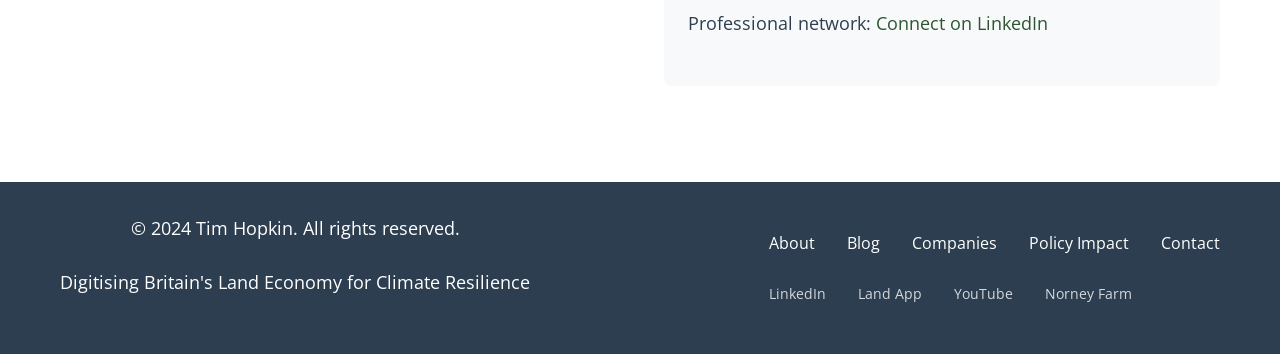
==== commit b442b420: "Add comprehensive professional links throughout website - LinkedIn profile: https://www.linkedin.com" ====
--- a/index.html
+++ b/index.html
@@ -190,6 +190,9 @@
                                 <li>Investment-grade impact reporting</li>
                             </ul>
                         </div>
+                        <div class="company-card__link">
+                            <a href="https://thelandapp.com" target="_blank" class="btn btn--secondary">Visit thelandapp.com</a>
+                        </div>
                     </div>
                     
                     <div class="company-card">
@@ -204,6 +207,9 @@
                                 <li>Knowledge leadership initiatives</li>
                             </ul>
                         </div>
+                        <div class="company-card__link">
+                            <a href="https://www.youtube.com/@landmanagement2.075" target="_blank" class="btn btn--secondary">Watch on YouTube</a>
+                        </div>
                     </div>
                     
                     <div class="company-card">
@@ -217,6 +223,9 @@
                                 <li>Carbon sequestration projects</li>
                                 <li>Educational workshops and tours</li>
                             </ul>
+                        </div>
+                        <div class="company-card__link">
+                            <a href="https://norneyfarm.co.uk/" target="_blank" class="btn btn--secondary">Visit norneyfarm.co.uk</a>
                         </div>
                     </div>
                 </div>
@@ -307,7 +316,7 @@
                             
                             <div class="contact__method">
                                 <h4>LinkedIn</h4>
-                                <p>Professional network: <a href="#" target="_blank">Connect on LinkedIn</a></p>
+                                <p>Professional network: <a href="https://www.linkedin.com/in/timhopkin/" target="_blank">Connect on LinkedIn</a></p>
                             </div>
                         </div>
                     </div>
@@ -325,11 +334,19 @@
                     <p>Digitising Britain's Land Economy for Climate Resilience</p>
                 </div>
                 <div class="footer__links">
-                    <a href="#about">About</a>
-                    <a href="#thought-leadership">Thought Leadership</a>
-                    <a href="#companies">Companies</a>
-                    <a href="#policy-impact">Policy Impact</a>
-                    <a href="#contact">Contact</a>
+                    <div class="footer__nav">
+                        <a href="#about">About</a>
+                        <a href="blog.html">Blog</a>
+                        <a href="#companies">Companies</a>
+                        <a href="#policy-impact">Policy Impact</a>
+                        <a href="#contact">Contact</a>
+                    </div>
+                    <div class="footer__social">
+                        <a href="https://www.linkedin.com/in/timhopkin/" target="_blank">LinkedIn</a>
+                        <a href="https://thelandapp.com" target="_blank">Land App</a>
+                        <a href="https://www.youtube.com/@landmanagement2.075" target="_blank">YouTube</a>
+                        <a href="https://norneyfarm.co.uk/" target="_blank">Norney Farm</a>
+                    </div>
                 </div>
             </div>
         </div>
--- a/styles.css
+++ b/styles.css
@@ -458,6 +458,15 @@
     font-weight: bold;
 }
 
+.company-card__link {
+    margin-top: 2rem;
+    text-align: center;
+}
+
+.company-card__link .btn {
+    width: 100%;
+}
+
 /* Policy Impact Section */
 .policy-mission,
 .policy-areas,
@@ -585,17 +594,31 @@
 
 .footer__links {
     display: flex;
+    flex-direction: column;
+    gap: 1.5rem;
+}
+
+.footer__nav,
+.footer__social {
+    display: flex;
     gap: 2rem;
     flex-wrap: wrap;
 }
 
-.footer__links a {
+.footer__nav a,
+.footer__social a {
     color: var(--text-white);
     transition: var(--transition);
 }
 
-.footer__links a:hover {
+.footer__nav a:hover,
+.footer__social a:hover {
     color: var(--accent-color);
+}
+
+.footer__social {
+    opacity: 0.8;
+    font-size: 0.9rem;
 }
 
 /* Responsive Design */
@@ -672,7 +695,8 @@
         text-align: center;
     }
 
-    .footer__links {
+    .footer__nav,
+    .footer__social {
         justify-content: center;
     }
 
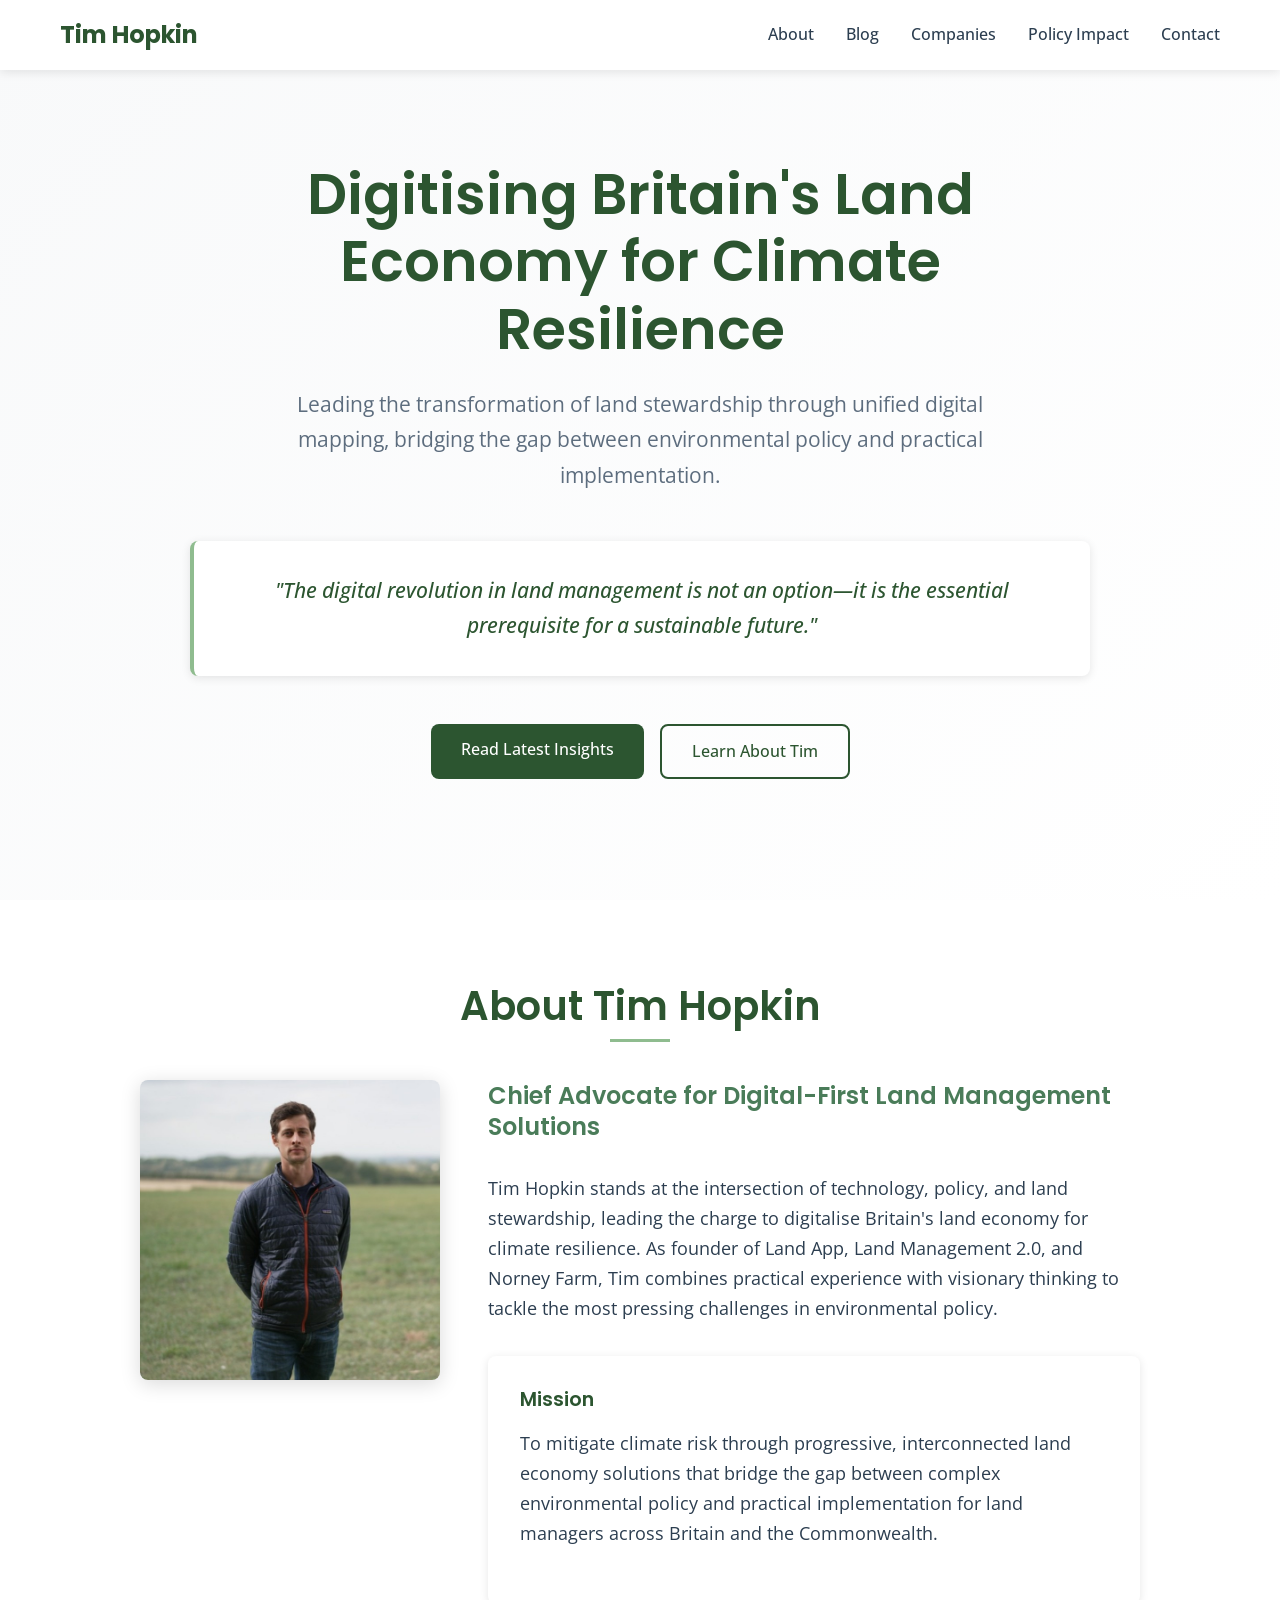
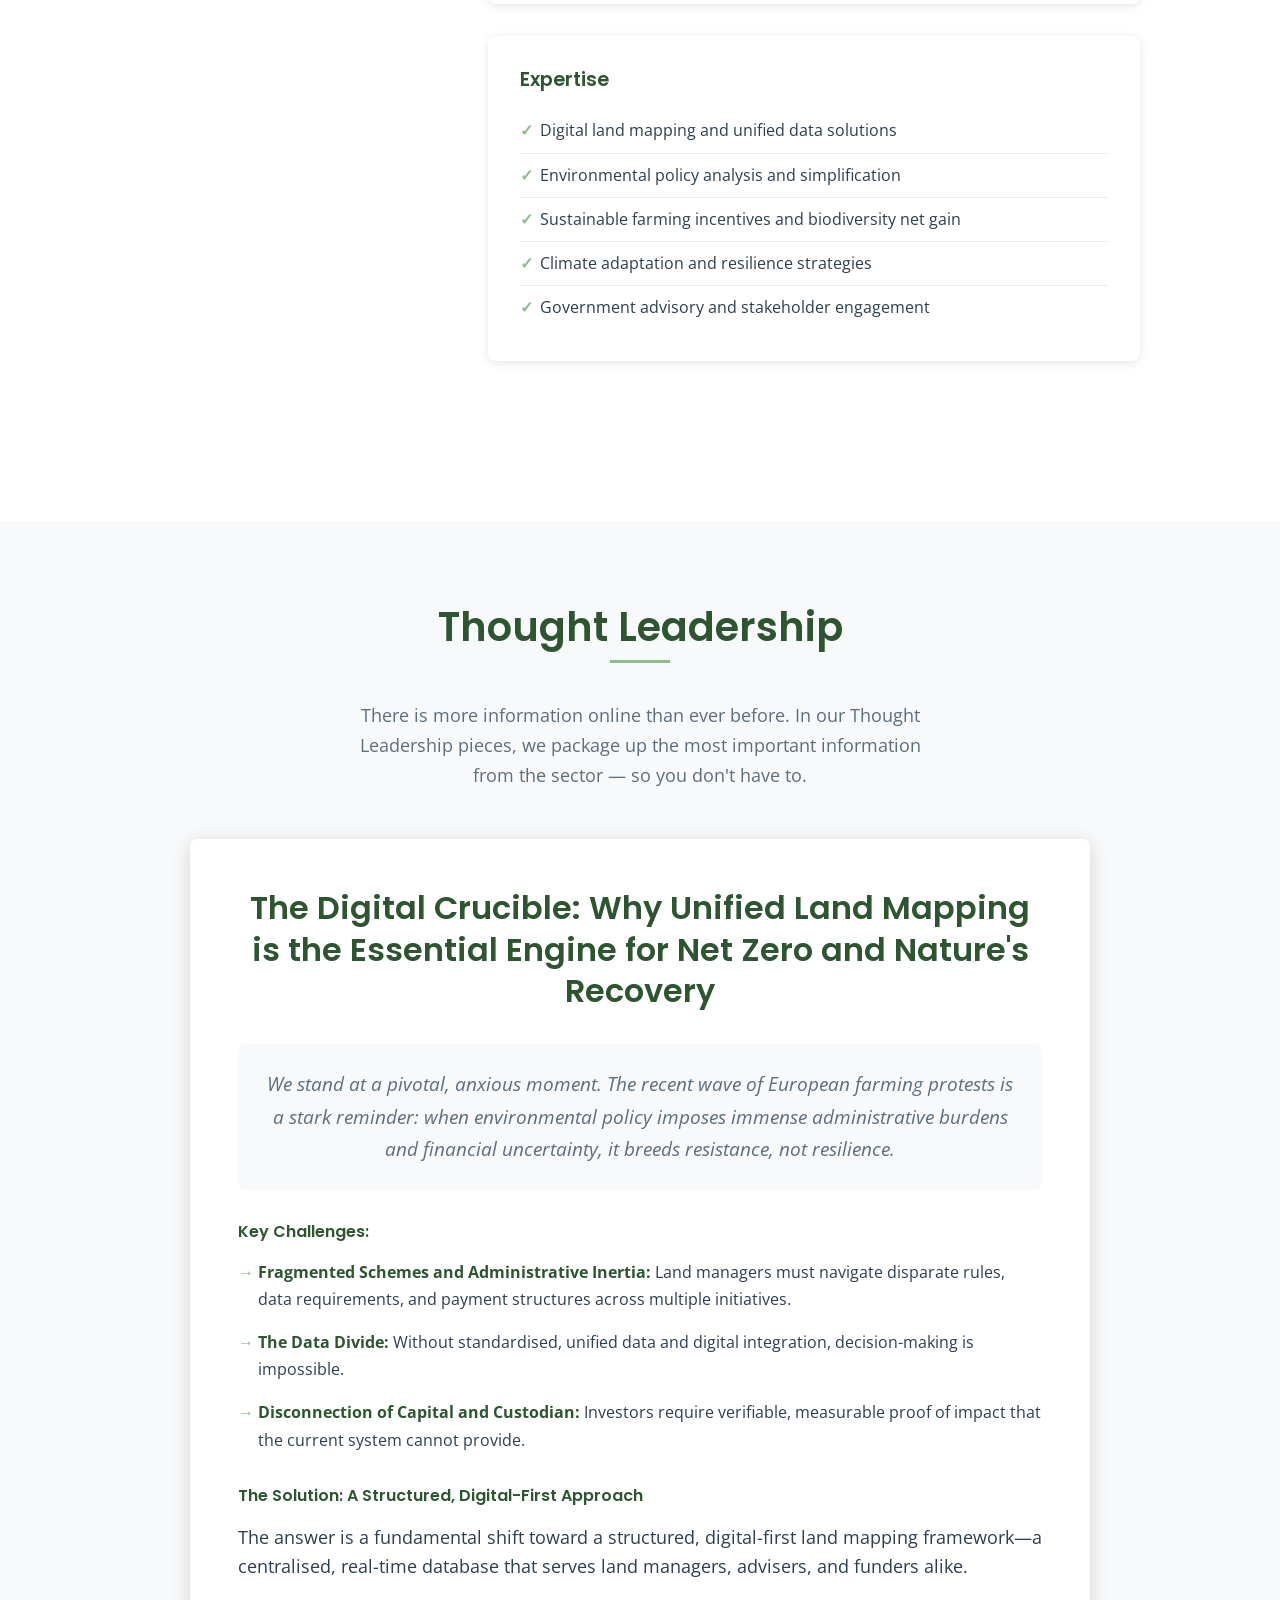
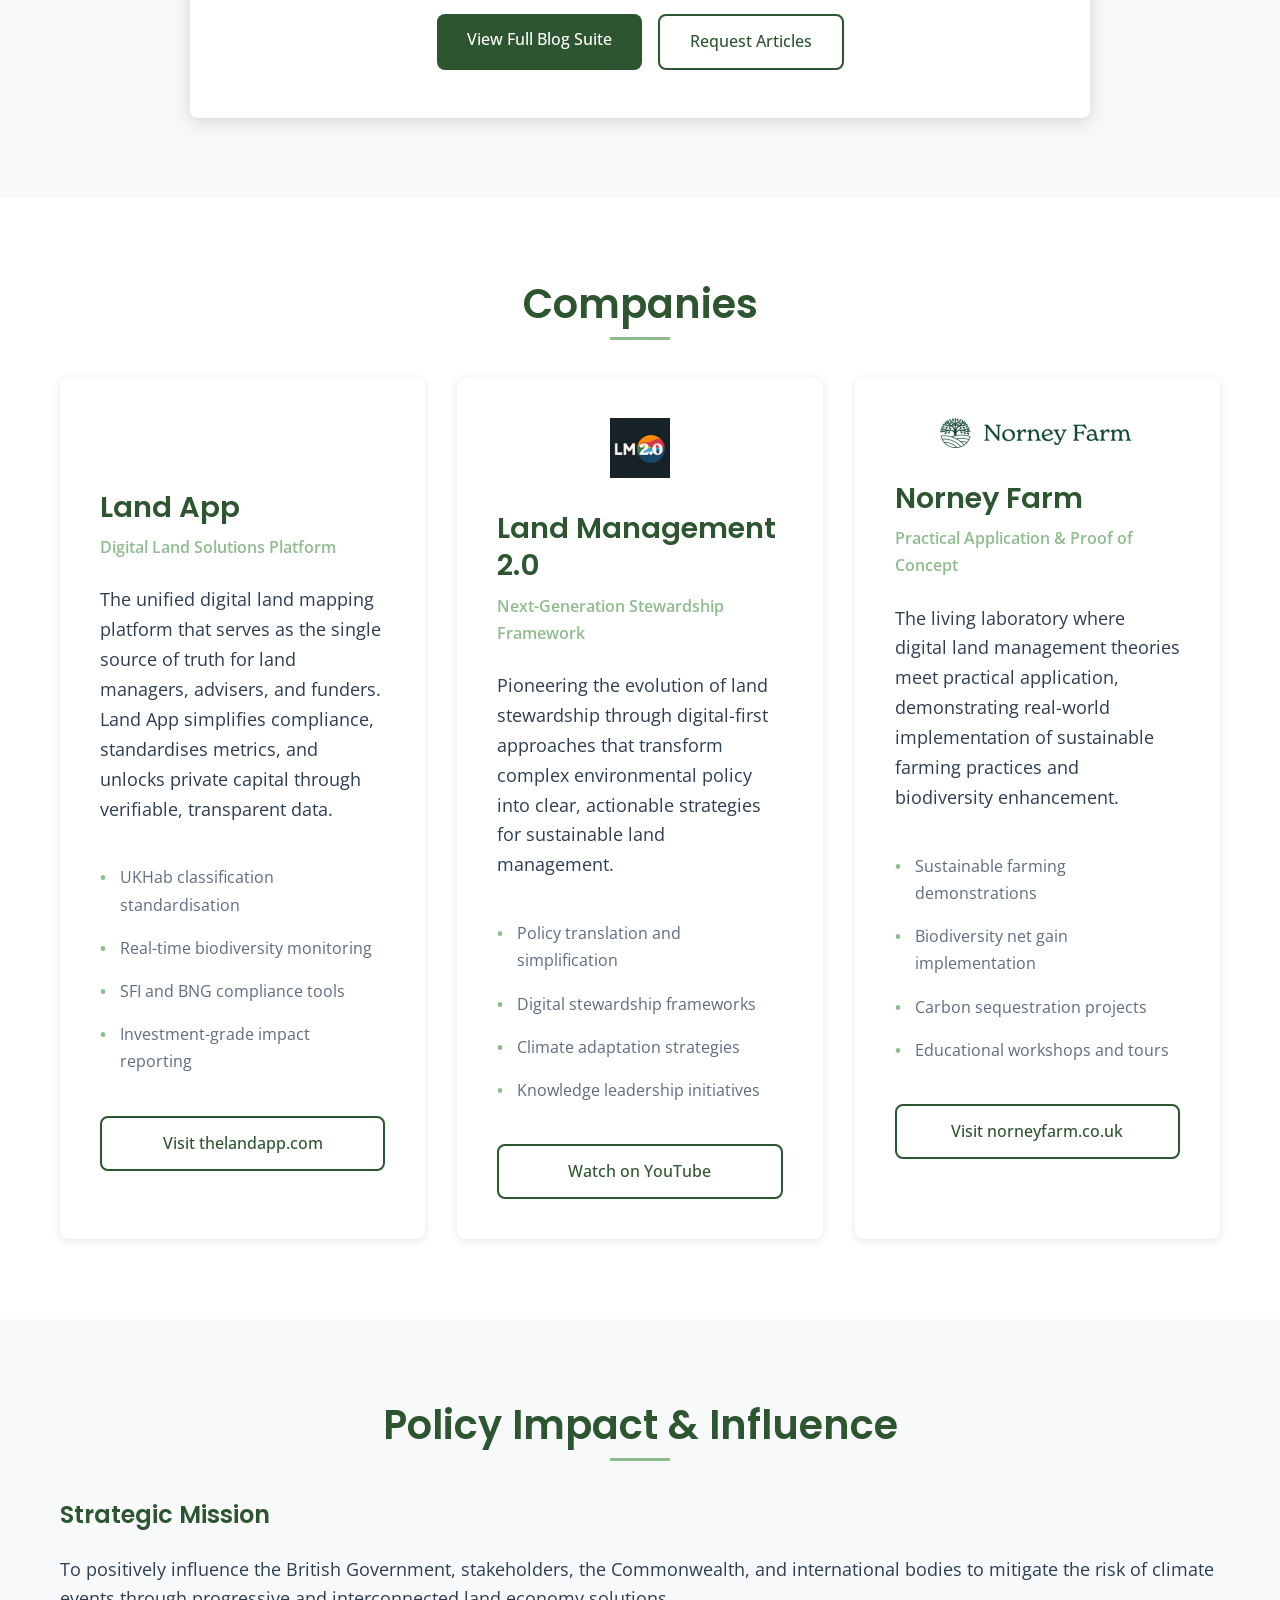
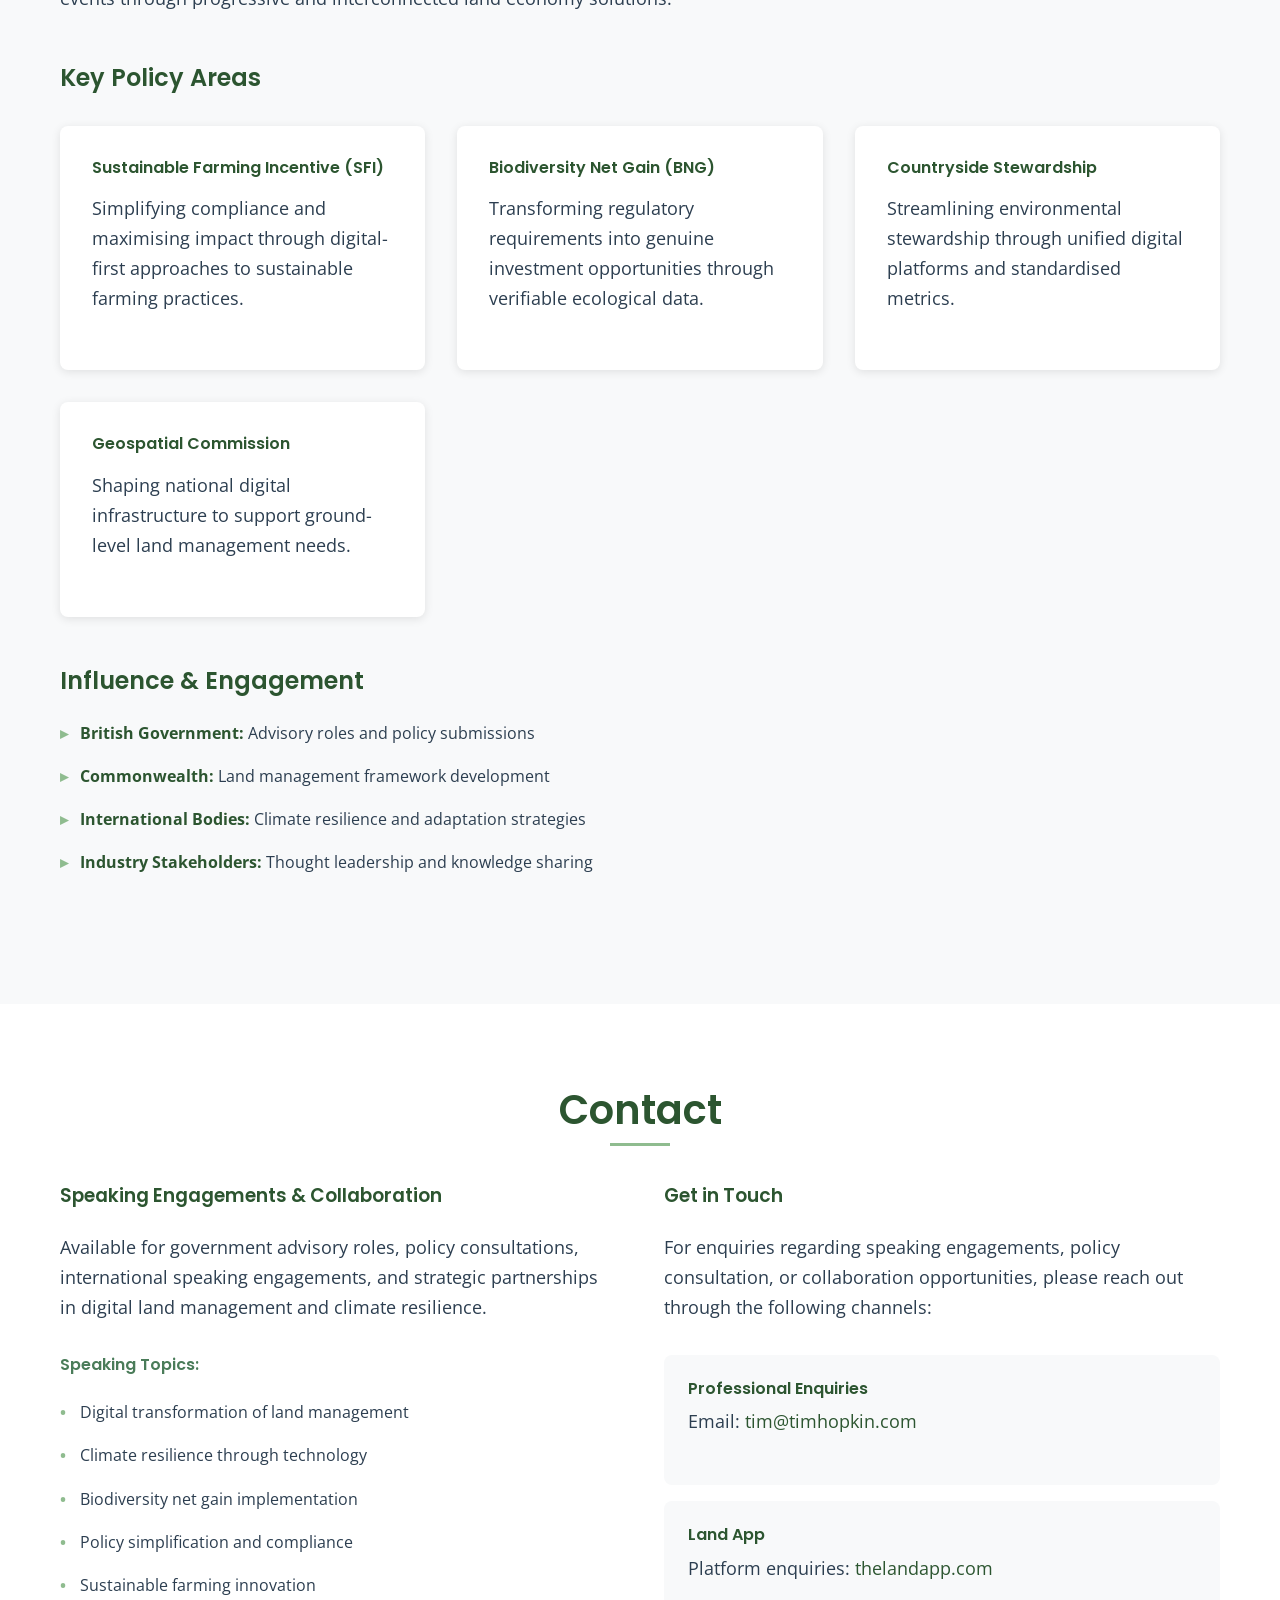
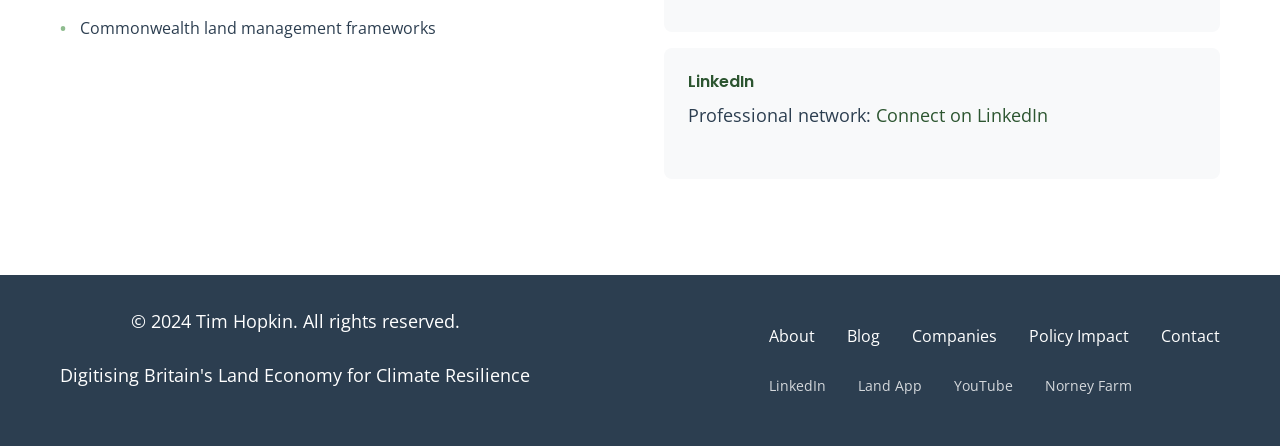
==== commit b9cefbde: "Add company logos to enhance brand presence Logo Integration: - Land App: land-app-logo.webp (white " ====
--- a/index.html
+++ b/index.html
@@ -179,6 +179,9 @@
                 <h2 class="section__title">Companies</h2>
                 <div class="companies__grid">
                     <div class="company-card">
+                        <div class="company-card__logo">
+                            <img src="land-app-logo.webp" alt="Land App Logo" class="company-logo">
+                        </div>
                         <h3 class="company-card__title">Land App</h3>
                         <p class="company-card__tagline">Digital Land Solutions Platform</p>
                         <p class="company-card__description">The unified digital land mapping platform that serves as the single source of truth for land managers, advisers, and funders. Land App simplifies compliance, standardises metrics, and unlocks private capital through verifiable, transparent data.</p>
@@ -196,6 +199,9 @@
                     </div>
                     
                     <div class="company-card">
+                        <div class="company-card__logo">
+                            <img src="land-management-2-logo.jpg" alt="Land Management 2.0 Logo" class="company-logo">
+                        </div>
                         <h3 class="company-card__title">Land Management 2.0</h3>
                         <p class="company-card__tagline">Next-Generation Stewardship Framework</p>
                         <p class="company-card__description">Pioneering the evolution of land stewardship through digital-first approaches that transform complex environmental policy into clear, actionable strategies for sustainable land management.</p>
@@ -213,6 +219,9 @@
                     </div>
                     
                     <div class="company-card">
+                        <div class="company-card__logo">
+                            <img src="norney-farm-logo.png" alt="Norney Farm Logo" class="company-logo">
+                        </div>
                         <h3 class="company-card__title">Norney Farm</h3>
                         <p class="company-card__tagline">Practical Application & Proof of Concept</p>
                         <p class="company-card__description">The living laboratory where digital land management theories meet practical application, demonstrating real-world implementation of sustainable farming practices and biodiversity enhancement.</p>
--- a/styles.css
+++ b/styles.css
@@ -421,6 +421,23 @@
     box-shadow: var(--shadow-medium);
 }
 
+.company-card__logo {
+    text-align: center;
+    margin-bottom: 1.5rem;
+}
+
+.company-logo {
+    max-height: 60px;
+    width: auto;
+    max-width: 200px;
+    object-fit: contain;
+    transition: var(--transition);
+}
+
+.company-logo:hover {
+    transform: scale(1.05);
+}
+
 .company-card__title {
     font-size: 1.8rem;
     color: var(--primary-color);
@@ -741,6 +758,11 @@
     .profile-image {
         max-width: 200px;
     }
+
+    .company-logo {
+        max-height: 50px;
+        max-width: 150px;
+    }
 }
 
 /* Accessibility */
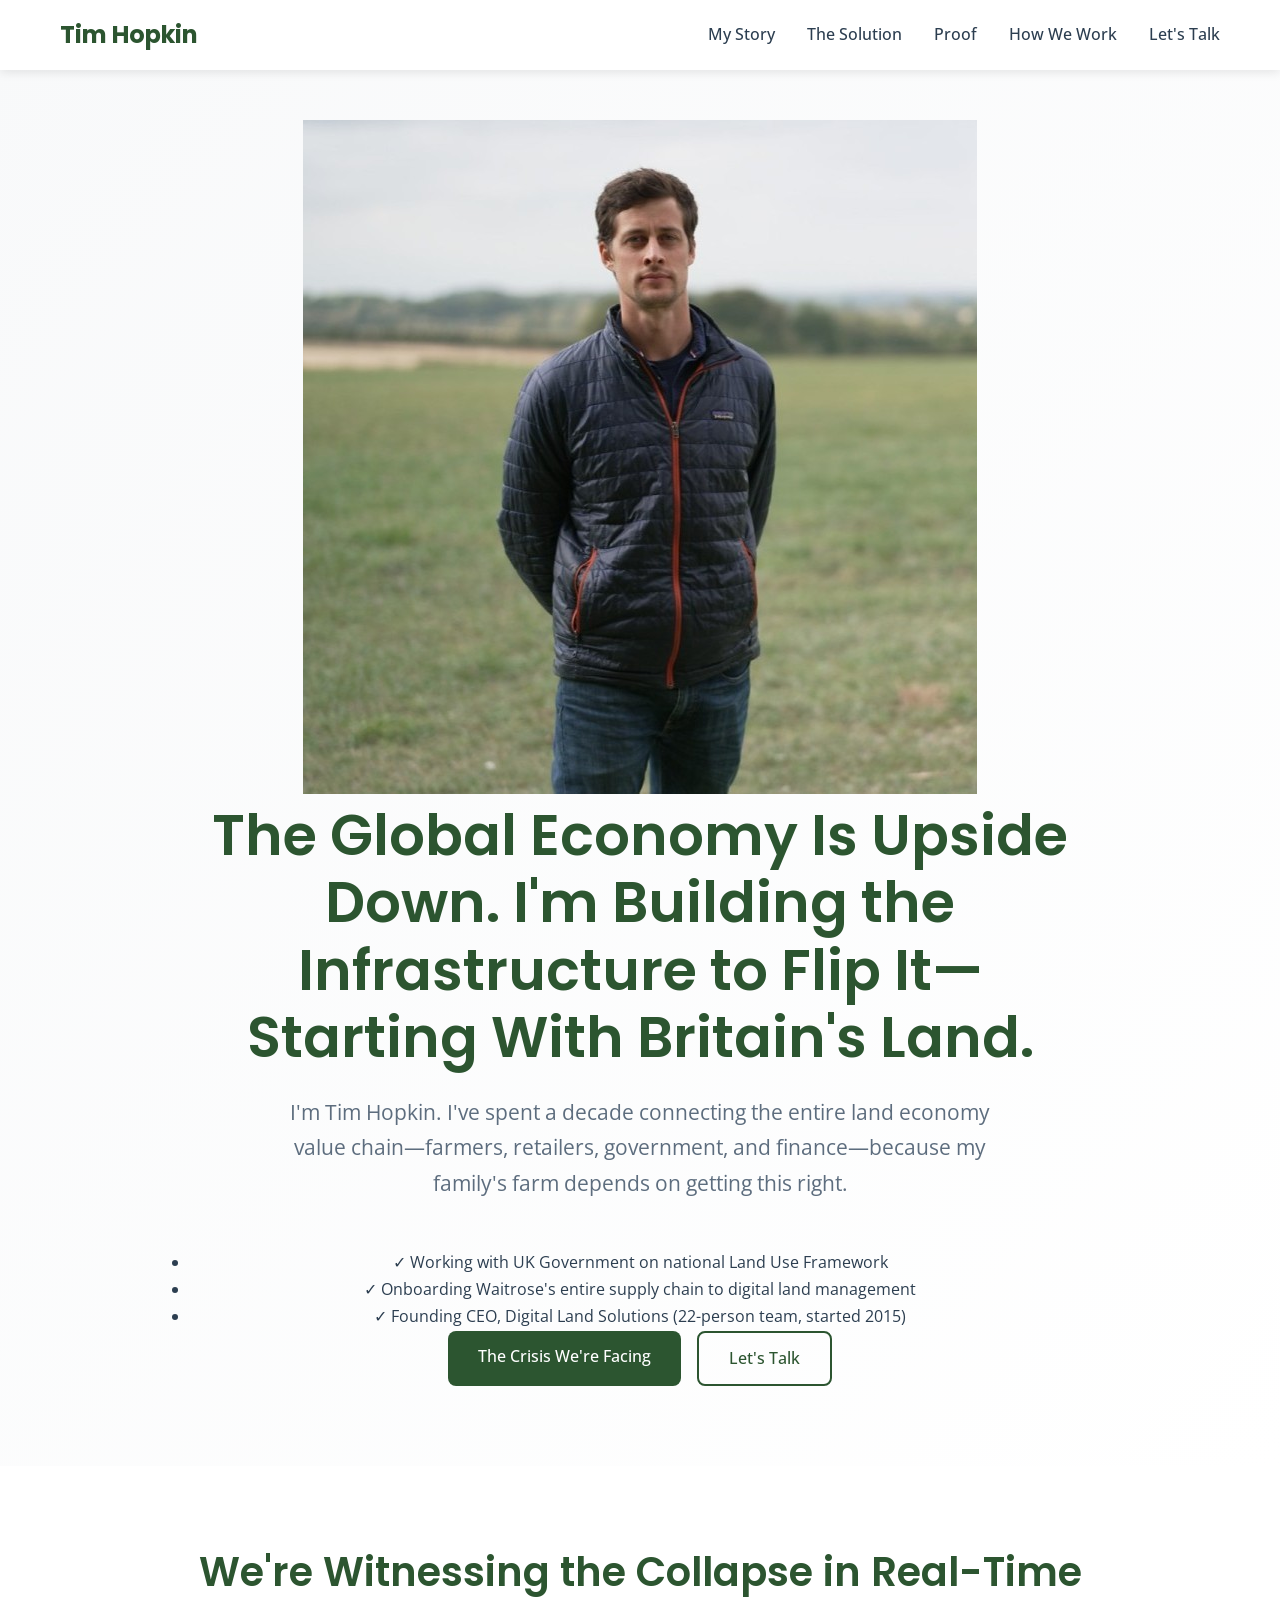
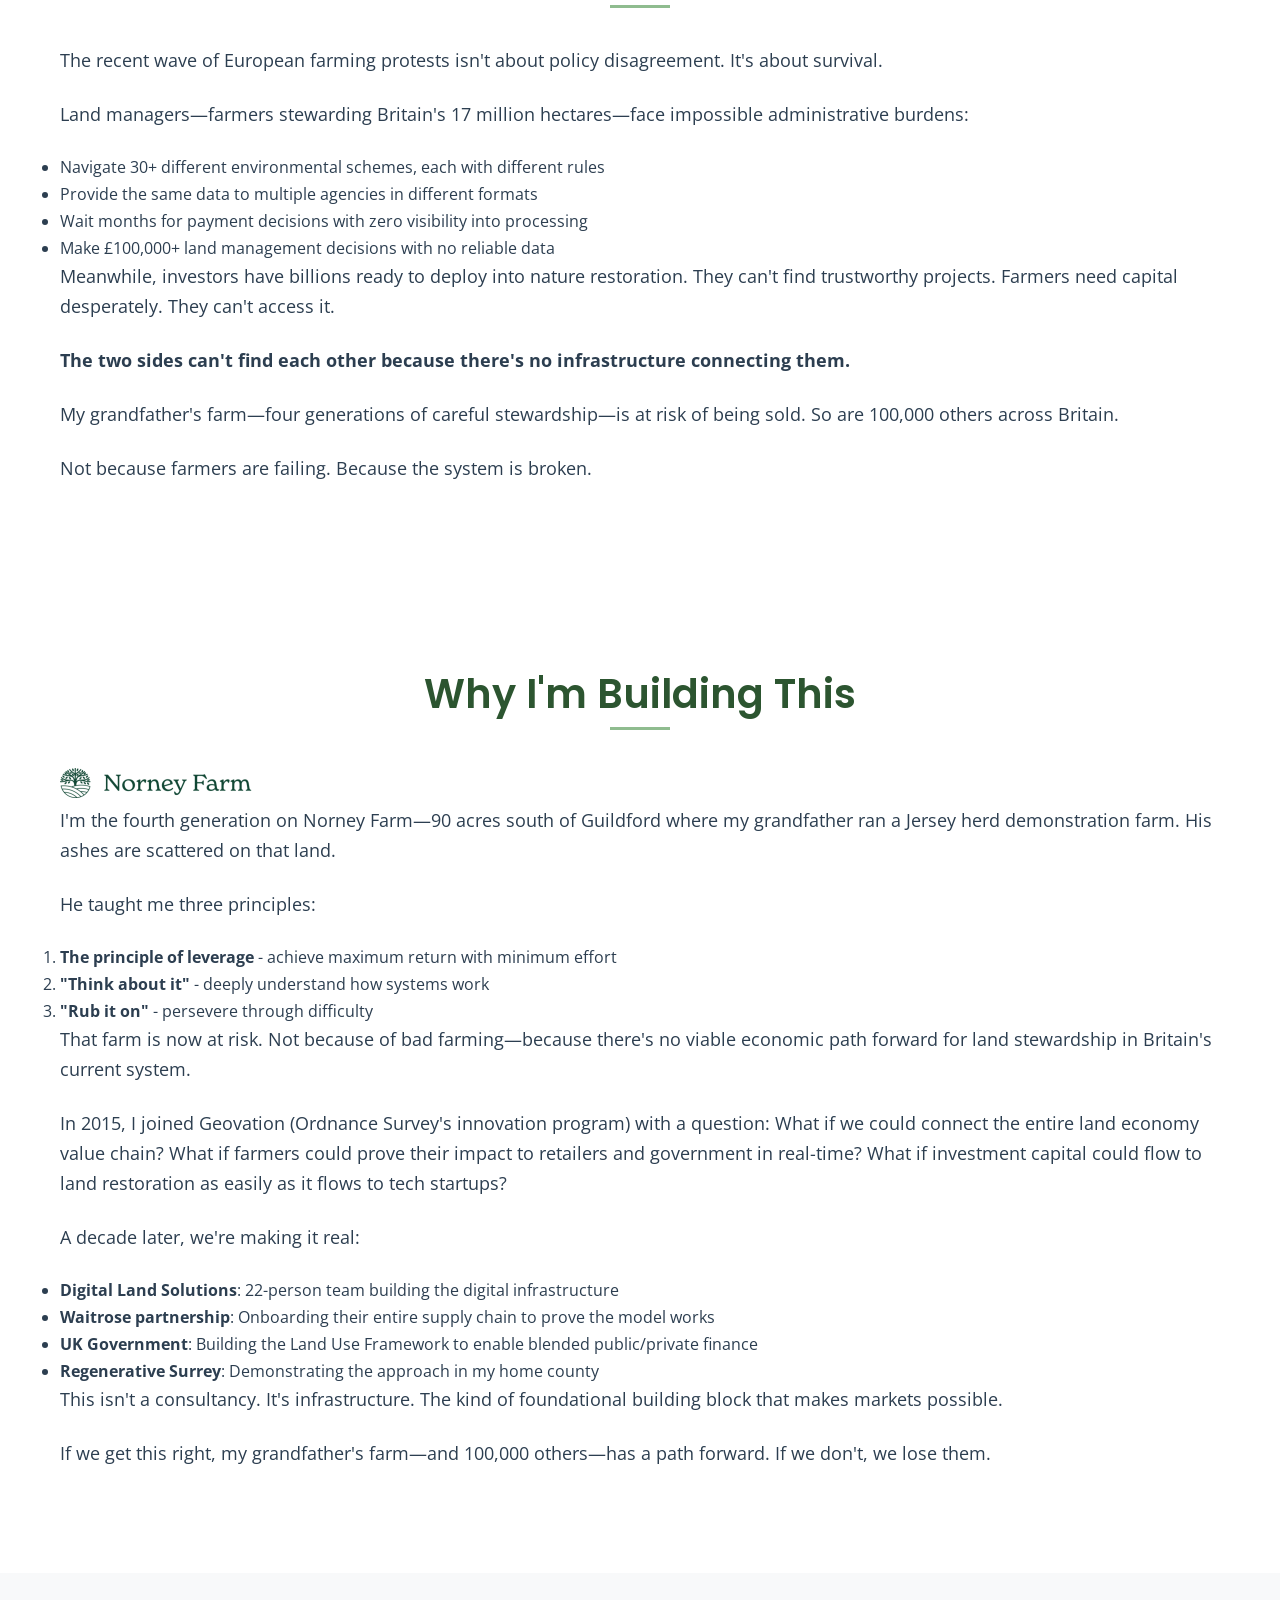
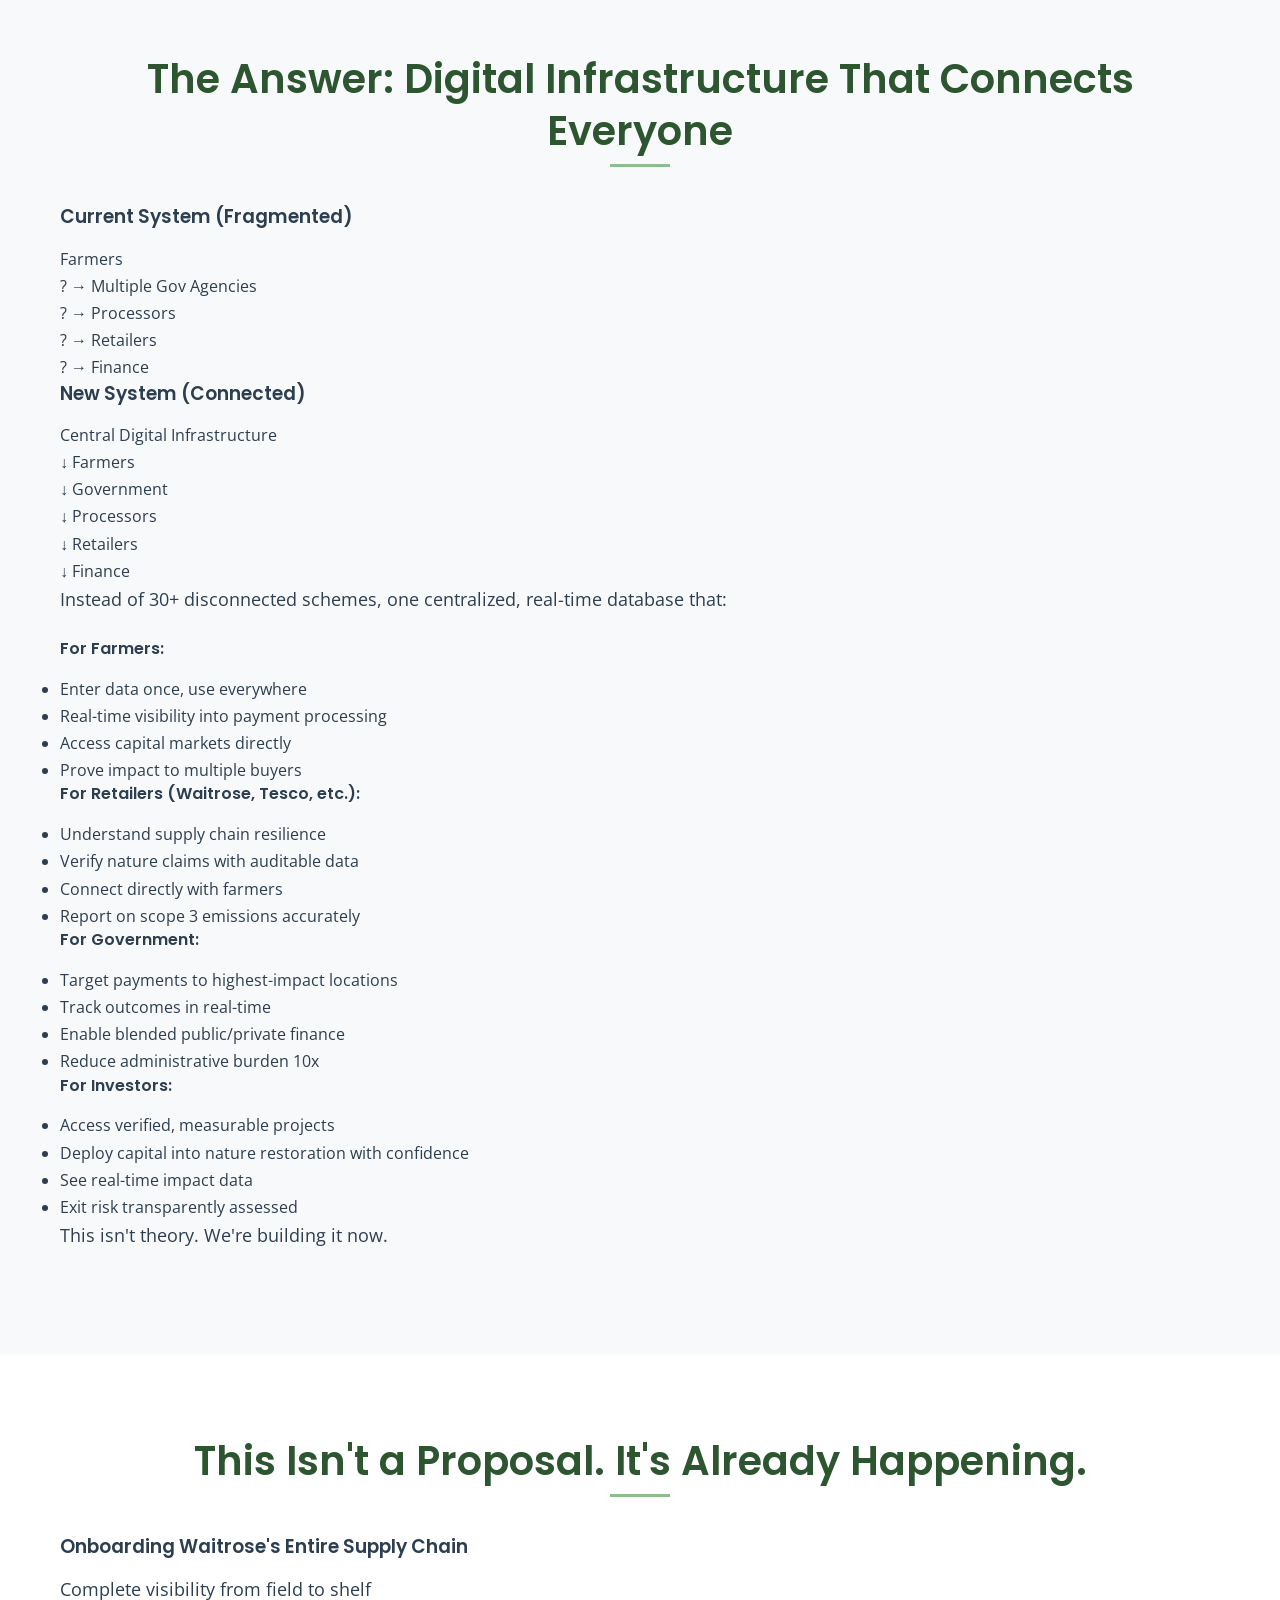
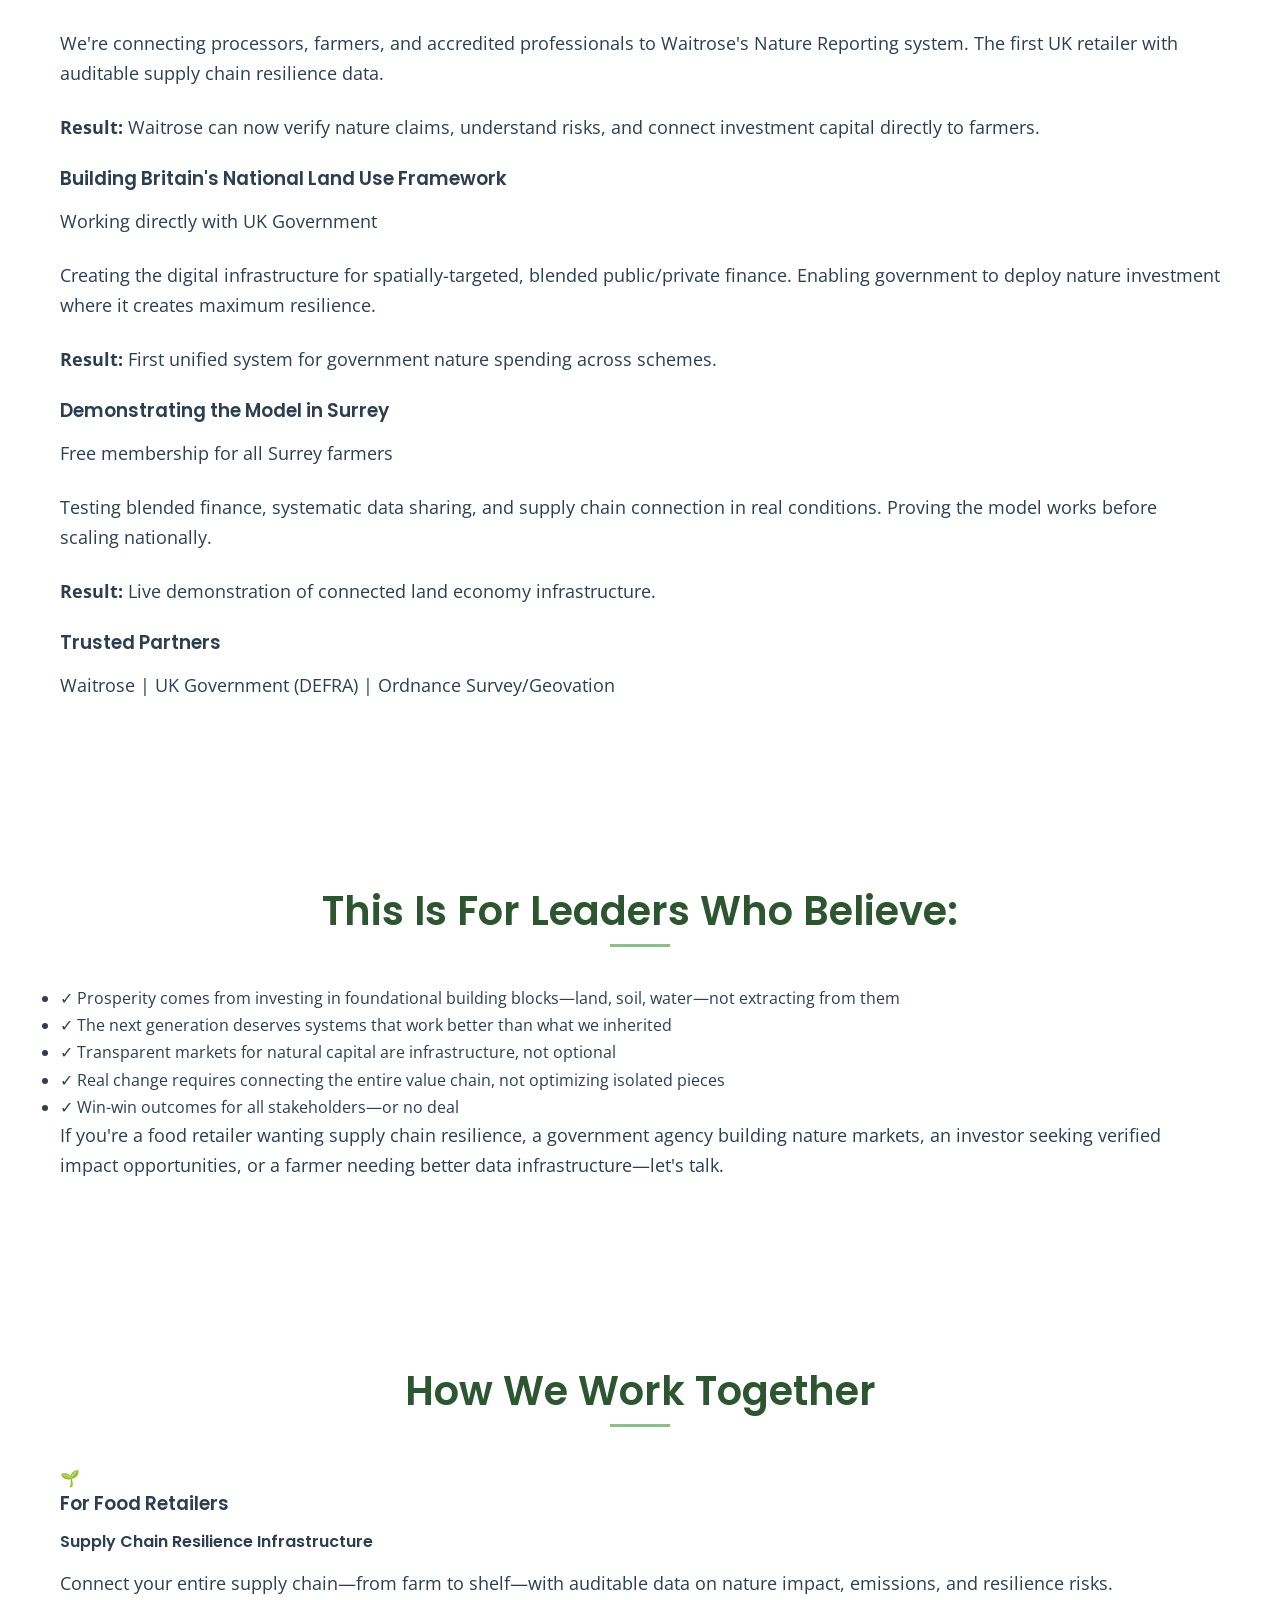
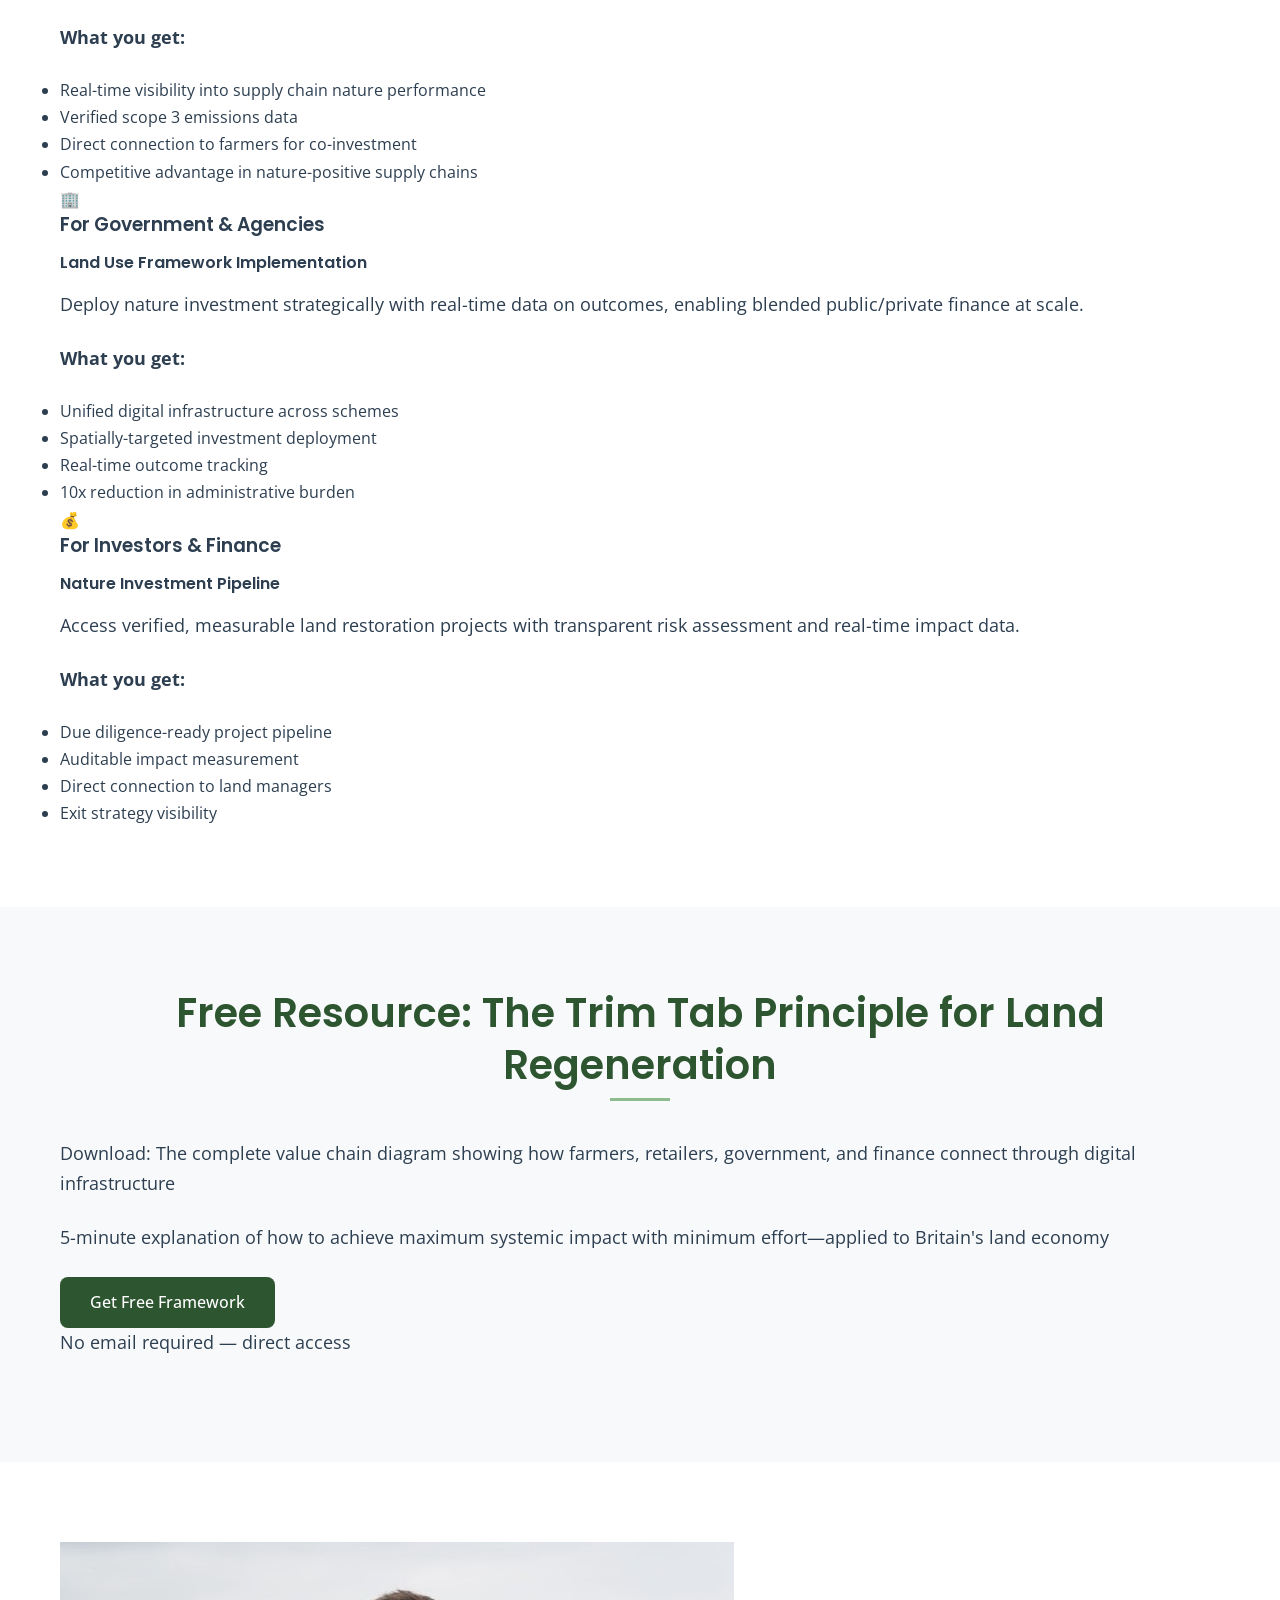
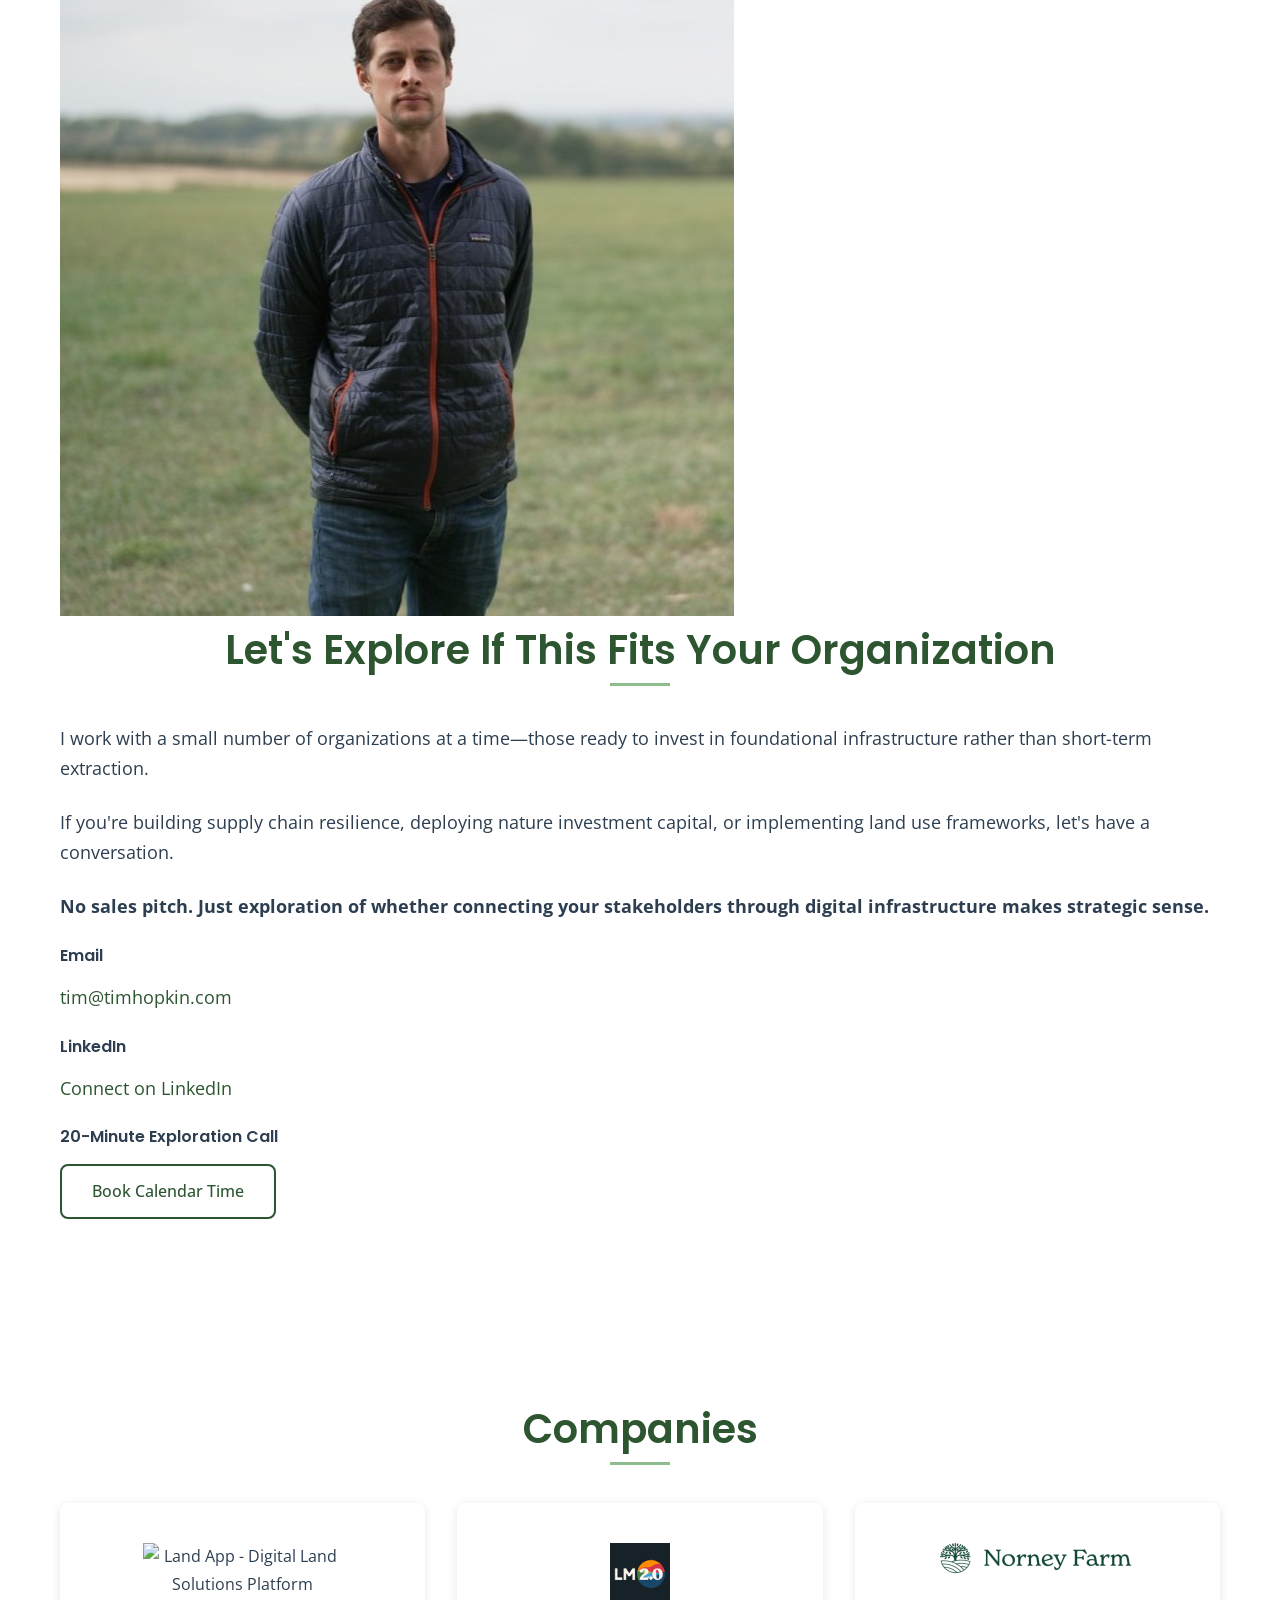
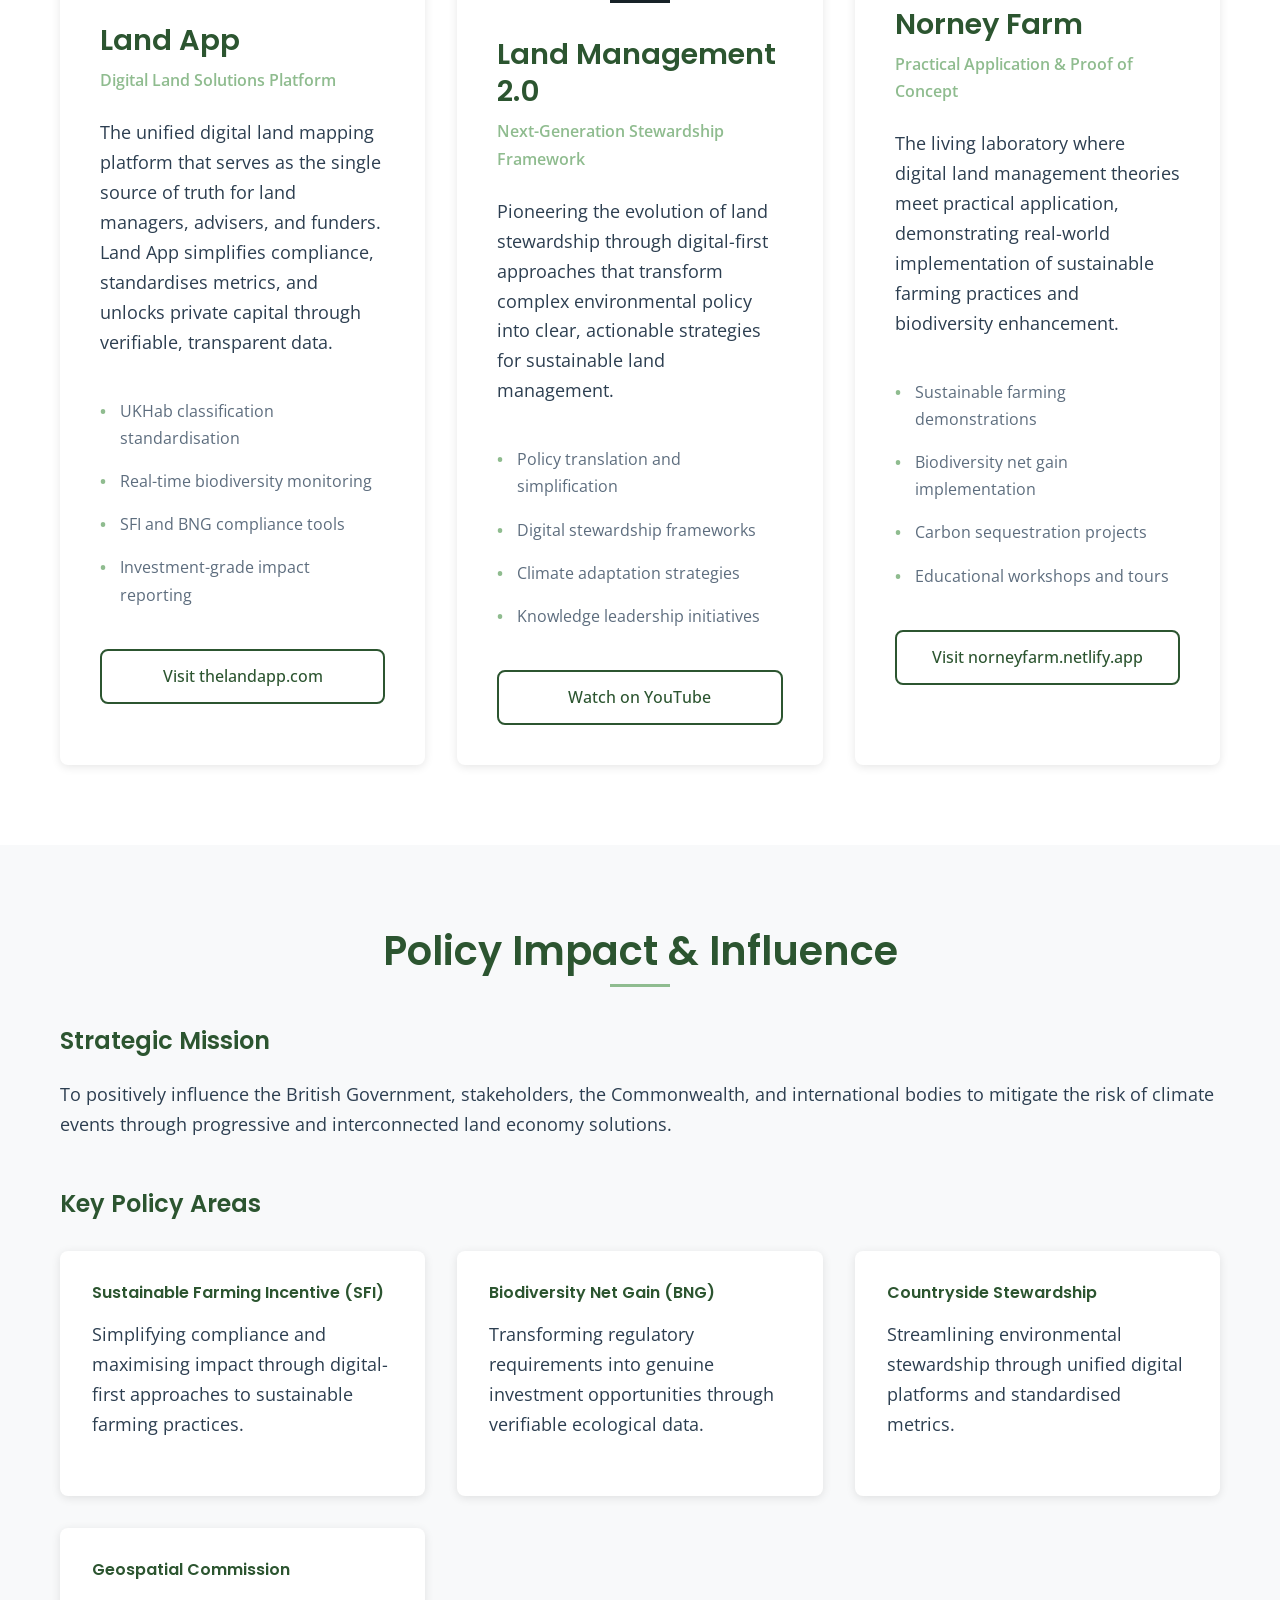
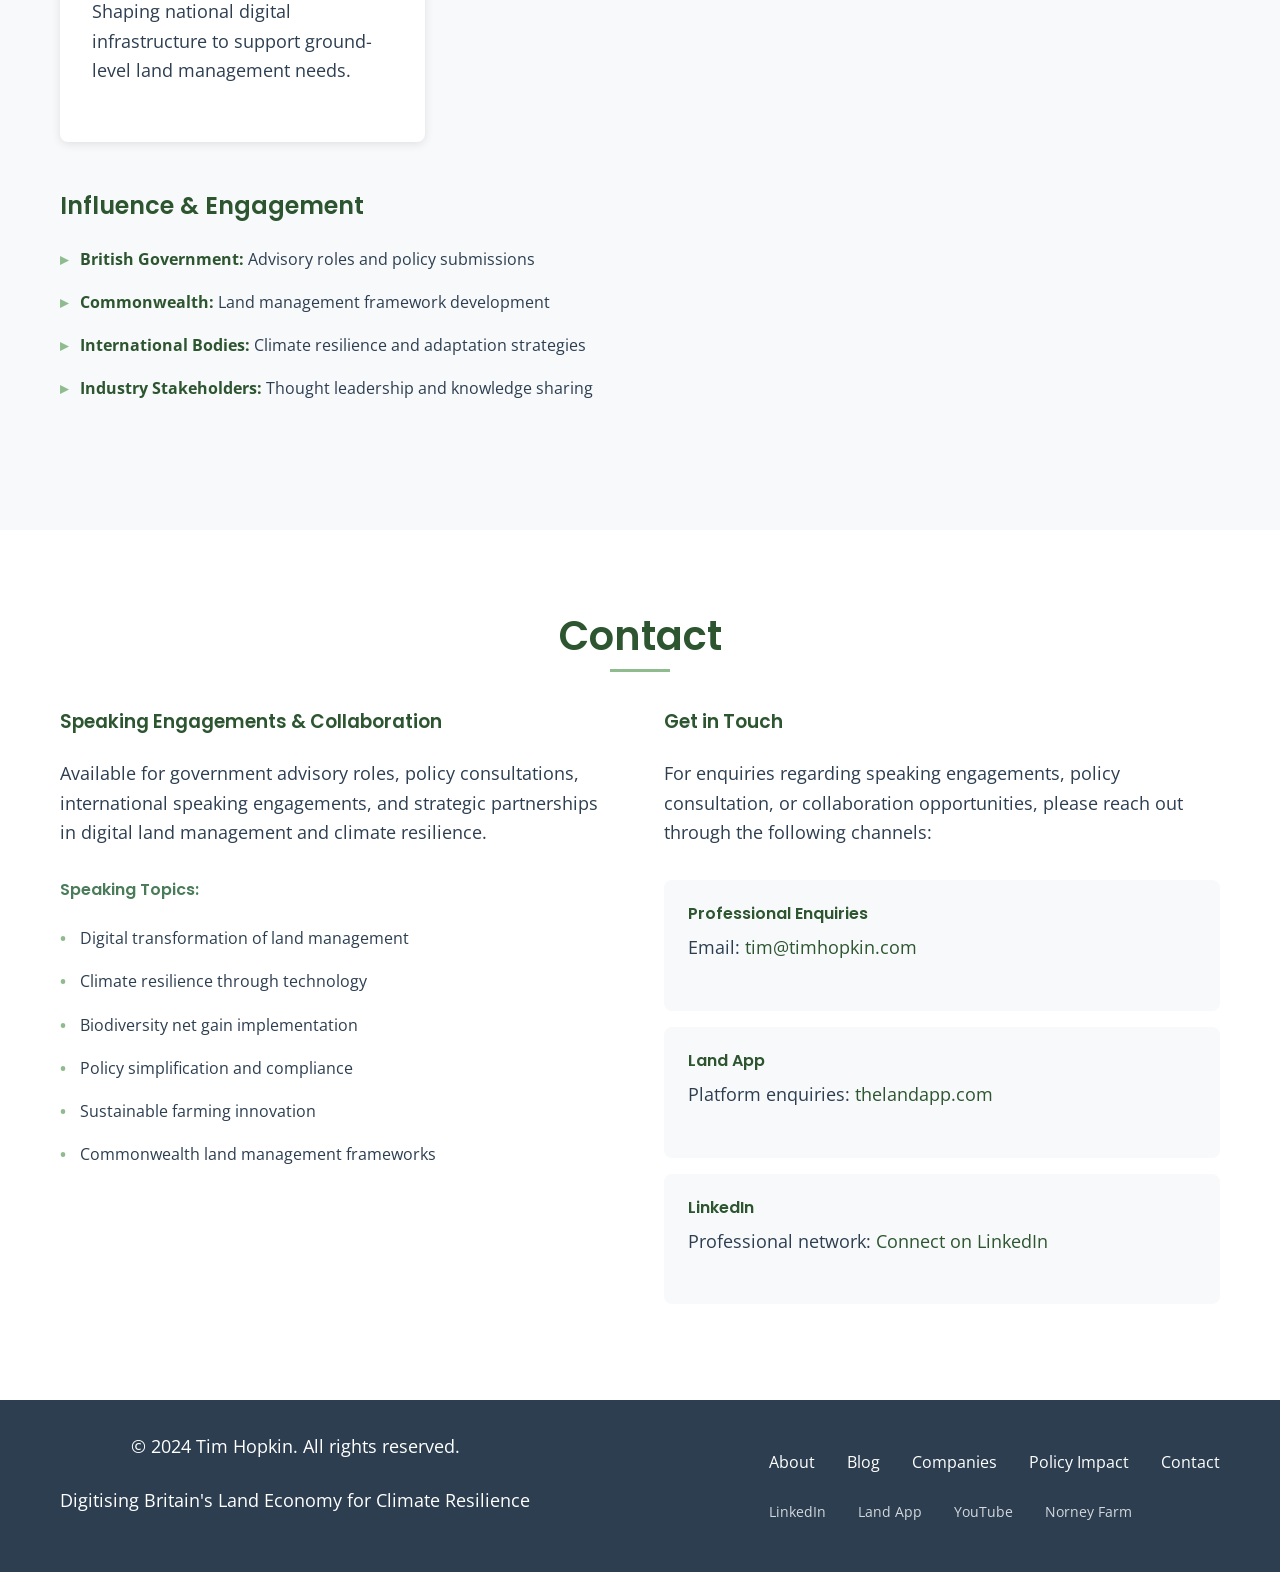
==== commit 345c6a79: "Update Norney Farm links to https://norneyfarm.netlify.app/" ====
--- a/index.html
+++ b/index.html
@@ -58,19 +58,19 @@
             <div class="nav__menu" id="nav-menu">
                 <ul class="nav__list">
                     <li class="nav__item">
-                        <a href="#about" class="nav__link">About</a>
+                        <a href="#story" class="nav__link">My Story</a>
                     </li>
                     <li class="nav__item">
-                        <a href="blog.html" class="nav__link">Blog</a>
+                        <a href="#solution" class="nav__link">The Solution</a>
                     </li>
                     <li class="nav__item">
-                        <a href="#companies" class="nav__link">Companies</a>
+                        <a href="#proof" class="nav__link">Proof</a>
                     </li>
                     <li class="nav__item">
-                        <a href="#policy-impact" class="nav__link">Policy Impact</a>
+                        <a href="#offerings" class="nav__link">How We Work</a>
                     </li>
                     <li class="nav__item">
-                        <a href="#contact" class="nav__link">Contact</a>
+                        <a href="#next-step" class="nav__link">Let's Talk</a>
                     </li>
                 </ul>
             </div>
@@ -88,91 +88,355 @@
         <section id="home" class="hero">
             <div class="container">
                 <div class="hero__content">
-                    <h1 class="hero__title">Digitising Britain's Land Economy for Climate Resilience</h1>
-                    <p class="hero__subtitle">Leading the transformation of land stewardship through unified digital mapping, bridging the gap between environmental policy and practical implementation.</p>
-                    <div class="hero__quote">
-                        <blockquote>
-                            "The digital revolution in land management is not an option—it is the essential prerequisite for a sustainable future."
-                        </blockquote>
-                    </div>
-                    <div class="hero__actions">
-                        <a href="#thought-leadership" class="btn btn--primary">Read Latest Insights</a>
-                        <a href="#about" class="btn btn--secondary">Learn About Tim</a>
-                    </div>
-                </div>
-            </div>
-        </section>
-
-        <!-- About Section -->
-        <section id="about" class="about section">
-            <div class="container">
-                <h2 class="section__title">About Tim Hopkin</h2>
-                <div class="about__content">
-                    <div class="about__profile">
-                        <div class="about__image">
-                            <img src="tim-hopkin-photo.jpg" alt="Tim Hopkin - Founder of Land App and advocate for digital land management solutions" class="profile-image">
-                        </div>
-                        <div class="about__text">
-                            <h3 class="about__subtitle">Chief Advocate for Digital-First Land Management Solutions</h3>
-                            <p>Tim Hopkin stands at the intersection of technology, policy, and land stewardship, leading the charge to digitalise Britain's land economy for climate resilience. As founder of Land App, Land Management 2.0, and Norney Farm, Tim combines practical experience with visionary thinking to tackle the most pressing challenges in environmental policy.</p>
-                        
-                        <div class="about__mission">
-                            <h4>Mission</h4>
-                            <p>To mitigate climate risk through progressive, interconnected land economy solutions that bridge the gap between complex environmental policy and practical implementation for land managers across Britain and the Commonwealth.</p>
-                        </div>
-                        
-                        <div class="about__expertise">
-                            <h4>Expertise</h4>
-                            <ul>
-                                <li>Digital land mapping and unified data solutions</li>
-                                <li>Environmental policy analysis and simplification</li>
-                                <li>Sustainable farming incentives and biodiversity net gain</li>
-                                <li>Climate adaptation and resilience strategies</li>
-                                <li>Government advisory and stakeholder engagement</li>
-                            </ul>
-                        </div>
-                        </div>
-                    </div>
-                </div>
-            </div>
-        </section>
-
-        <!-- Thought Leadership Section -->
-        <section id="thought-leadership" class="thought-leadership section section--alt">
-            <div class="container">
-                <h2 class="section__title">Thought Leadership</h2>
-                <div class="thought-leadership__intro">
-                    <p>There is more information online than ever before. In our Thought Leadership pieces, we package up the most important information from the sector — so you don't have to.</p>
+                    <div class="hero__profile">
+                        <img src="tim-hopkin-photo.jpg" alt="Tim Hopkin - Building digital infrastructure for Britain's land economy" class="hero__image">
+                    </div>
+                    <div class="hero__text">
+                        <h1 class="hero__title">The Global Economy Is Upside Down. I'm Building the Infrastructure to Flip It—Starting With Britain's Land.</h1>
+                        <p class="hero__subtitle">I'm Tim Hopkin. I've spent a decade connecting the entire land economy value chain—farmers, retailers, government, and finance—because my family's farm depends on getting this right.</p>
+                        <div class="hero__credentials">
+                            <ul class="credentials-list">
+                                <li>✓ Working with UK Government on national Land Use Framework</li>
+                                <li>✓ Onboarding Waitrose's entire supply chain to digital land management</li>
+                                <li>✓ Founding CEO, Digital Land Solutions (22-person team, started 2015)</li>
+                            </ul>
+                        </div>
+                        <div class="hero__actions">
+                            <a href="#problem" class="btn btn--primary">The Crisis We're Facing</a>
+                            <a href="#contact" class="btn btn--secondary">Let's Talk</a>
+                        </div>
+                    </div>
+                </div>
+            </div>
+        </section>
+
+        <!-- The Problem Section -->
+        <section id="problem" class="problem section section--dark">
+            <div class="container">
+                <h2 class="section__title section__title--center">We're Witnessing the Collapse in Real-Time</h2>
+                <div class="problem__content">
+                    <div class="problem__text">
+                        <p class="problem__intro">The recent wave of European farming protests isn't about policy disagreement. It's about survival.</p>
+                        
+                        <p>Land managers—farmers stewarding Britain's 17 million hectares—face impossible administrative burdens:</p>
+                        <ul class="problem__challenges">
+                            <li>Navigate 30+ different environmental schemes, each with different rules</li>
+                            <li>Provide the same data to multiple agencies in different formats</li>
+                            <li>Wait months for payment decisions with zero visibility into processing</li>
+                            <li>Make £100,000+ land management decisions with no reliable data</li>
+                        </ul>
+                        
+                        <p>Meanwhile, investors have billions ready to deploy into nature restoration. They can't find trustworthy projects. Farmers need capital desperately. They can't access it.</p>
+                        
+                        <p class="problem__key-insight"><strong>The two sides can't find each other because there's no infrastructure connecting them.</strong></p>
+                        
+                        <p class="problem__personal">My grandfather's farm—four generations of careful stewardship—is at risk of being sold. So are 100,000 others across Britain.</p>
+                        
+                        <p class="problem__conclusion">Not because farmers are failing. Because the system is broken.</p>
+                    </div>
+                </div>
+            </div>
+        </section>
+
+        <!-- Your Story Section -->
+        <section id="story" class="story section">
+            <div class="container">
+                <h2 class="section__title">Why I'm Building This</h2>
+                <div class="story__content">
+                    <div class="story__farm-image">
+                        <img src="norney-farm-logo.png" alt="Norney Farm - Four generations of stewardship" class="farm-image">
+                    </div>
+                    <div class="story__text">
+                        <p class="story__intro">I'm the fourth generation on Norney Farm—90 acres south of Guildford where my grandfather ran a Jersey herd demonstration farm. His ashes are scattered on that land.</p>
+                        
+                        <div class="story__principles">
+                            <p>He taught me three principles:</p>
+                            <ol>
+                                <li><strong>The principle of leverage</strong> - achieve maximum return with minimum effort</li>
+                                <li><strong>"Think about it"</strong> - deeply understand how systems work</li>
+                                <li><strong>"Rub it on"</strong> - persevere through difficulty</li>
+                            </ol>
+                        </div>
+                        
+                        <p>That farm is now at risk. Not because of bad farming—because there's no viable economic path forward for land stewardship in Britain's current system.</p>
+                        
+                        <p>In 2015, I joined Geovation (Ordnance Survey's innovation program) with a question: What if we could connect the entire land economy value chain? What if farmers could prove their impact to retailers and government in real-time? What if investment capital could flow to land restoration as easily as it flows to tech startups?</p>
+                        
+                        <div class="story__progress">
+                            <p>A decade later, we're making it real:</p>
+                            <ul>
+                                <li><strong>Digital Land Solutions</strong>: 22-person team building the digital infrastructure</li>
+                                <li><strong>Waitrose partnership</strong>: Onboarding their entire supply chain to prove the model works</li>
+                                <li><strong>UK Government</strong>: Building the Land Use Framework to enable blended public/private finance</li>
+                                <li><strong>Regenerative Surrey</strong>: Demonstrating the approach in my home county</li>
+                            </ul>
+                        </div>
+                        
+                        <p class="story__mission">This isn't a consultancy. It's infrastructure. The kind of foundational building block that makes markets possible.</p>
+                        
+                        <p class="story__stakes">If we get this right, my grandfather's farm—and 100,000 others—has a path forward. If we don't, we lose them.</p>
+                    </div>
+                </div>
+            </div>
+        </section>
+
+        <!-- The Solution Section -->
+        <section id="solution" class="solution section section--alt">
+            <div class="container">
+                <h2 class="section__title section__title--center">The Answer: Digital Infrastructure That Connects Everyone</h2>
+                <div class="solution__content">
+                    <div class="solution__diagram">
+                        <div class="diagram__comparison">
+                            <div class="diagram__current">
+                                <h3>Current System (Fragmented)</h3>
+                                <div class="diagram__visual">
+                                    <div class="node node--farmer">Farmers</div>
+                                    <div class="connections connections--broken">
+                                        <div class="connection">? → Multiple Gov Agencies</div>
+                                        <div class="connection">? → Processors</div>
+                                        <div class="connection">? → Retailers</div>
+                                        <div class="connection">? → Finance</div>
+                                    </div>
+                                </div>
+                            </div>
+                            <div class="diagram__new">
+                                <h3>New System (Connected)</h3>
+                                <div class="diagram__visual">
+                                    <div class="node node--infrastructure">Central Digital Infrastructure</div>
+                                    <div class="connections connections--connected">
+                                        <div class="connection">↓ Farmers</div>
+                                        <div class="connection">↓ Government</div>
+                                        <div class="connection">↓ Processors</div>
+                                        <div class="connection">↓ Retailers</div>
+                                        <div class="connection">↓ Finance</div>
+                                    </div>
+                                </div>
+                            </div>
+                        </div>
+                    </div>
+                    
+                    <div class="solution__benefits">
+                        <p class="solution__intro">Instead of 30+ disconnected schemes, one centralized, real-time database that:</p>
+                        
+                        <div class="benefits__grid">
+                            <div class="benefit__stakeholder">
+                                <h4>For Farmers:</h4>
+                                <ul>
+                                    <li>Enter data once, use everywhere</li>
+                                    <li>Real-time visibility into payment processing</li>
+                                    <li>Access capital markets directly</li>
+                                    <li>Prove impact to multiple buyers</li>
+                                </ul>
+                            </div>
+                            <div class="benefit__stakeholder">
+                                <h4>For Retailers (Waitrose, Tesco, etc.):</h4>
+                                <ul>
+                                    <li>Understand supply chain resilience</li>
+                                    <li>Verify nature claims with auditable data</li>
+                                    <li>Connect directly with farmers</li>
+                                    <li>Report on scope 3 emissions accurately</li>
+                                </ul>
+                            </div>
+                            <div class="benefit__stakeholder">
+                                <h4>For Government:</h4>
+                                <ul>
+                                    <li>Target payments to highest-impact locations</li>
+                                    <li>Track outcomes in real-time</li>
+                                    <li>Enable blended public/private finance</li>
+                                    <li>Reduce administrative burden 10x</li>
+                                </ul>
+                            </div>
+                            <div class="benefit__stakeholder">
+                                <h4>For Investors:</h4>
+                                <ul>
+                                    <li>Access verified, measurable projects</li>
+                                    <li>Deploy capital into nature restoration with confidence</li>
+                                    <li>See real-time impact data</li>
+                                    <li>Exit risk transparently assessed</li>
+                                </ul>
+                            </div>
+                        </div>
+                        
+                        <p class="solution__confidence">This isn't theory. We're building it now.</p>
+                    </div>
+                </div>
+            </div>
+        </section>
+        
+        <!-- Proof It Works Section -->
+        <section id="proof" class="proof section">
+            <div class="container">
+                <h2 class="section__title section__title--center">This Isn't a Proposal. It's Already Happening.</h2>
+                <div class="proof__grid">
+                    <div class="proof__card">
+                        <div class="proof__header">
+                            <h3>Onboarding Waitrose's Entire Supply Chain</h3>
+                            <p class="proof__subtitle">Complete visibility from field to shelf</p>
+                        </div>
+                        <div class="proof__content">
+                            <p>We're connecting processors, farmers, and accredited professionals to Waitrose's Nature Reporting system. The first UK retailer with auditable supply chain resilience data.</p>
+                            <p class="proof__result"><strong>Result:</strong> Waitrose can now verify nature claims, understand risks, and connect investment capital directly to farmers.</p>
+                        </div>
+                    </div>
+                    
+                    <div class="proof__card">
+                        <div class="proof__header">
+                            <h3>Building Britain's National Land Use Framework</h3>
+                            <p class="proof__subtitle">Working directly with UK Government</p>
+                        </div>
+                        <div class="proof__content">
+                            <p>Creating the digital infrastructure for spatially-targeted, blended public/private finance. Enabling government to deploy nature investment where it creates maximum resilience.</p>
+                            <p class="proof__result"><strong>Result:</strong> First unified system for government nature spending across schemes.</p>
+                        </div>
+                    </div>
+                    
+                    <div class="proof__card">
+                        <div class="proof__header">
+                            <h3>Demonstrating the Model in Surrey</h3>
+                            <p class="proof__subtitle">Free membership for all Surrey farmers</p>
+                        </div>
+                        <div class="proof__content">
+                            <p>Testing blended finance, systematic data sharing, and supply chain connection in real conditions. Proving the model works before scaling nationally.</p>
+                            <p class="proof__result"><strong>Result:</strong> Live demonstration of connected land economy infrastructure.</p>
+                        </div>
+                    </div>
                 </div>
                 
-                <div class="featured-article">
-                    <h3 class="featured-article__title">The Digital Crucible: Why Unified Land Mapping is the Essential Engine for Net Zero and Nature's Recovery</h3>
-                    <div class="featured-article__content">
-                        <p class="featured-article__excerpt">We stand at a pivotal, anxious moment. The recent wave of European farming protests is a stark reminder: when environmental policy imposes immense administrative burdens and financial uncertainty, it breeds resistance, not resilience.</p>
-                        
-                        <div class="article-highlights">
-                            <h4>Key Challenges:</h4>
-                            <ul>
-                                <li><strong>Fragmented Schemes and Administrative Inertia:</strong> Land managers must navigate disparate rules, data requirements, and payment structures across multiple initiatives.</li>
-                                <li><strong>The Data Divide:</strong> Without standardised, unified data and digital integration, decision-making is impossible.</li>
-                                <li><strong>Disconnection of Capital and Custodian:</strong> Investors require verifiable, measurable proof of impact that the current system cannot provide.</li>
-                            </ul>
-                        </div>
-                        
-                        <div class="article-solution">
-                            <h4>The Solution: A Structured, Digital-First Approach</h4>
-                            <p>The answer is a fundamental shift toward a structured, digital-first land mapping framework—a centralised, real-time database that serves land managers, advisers, and funders alike.</p>
-                        </div>
-                        
-                        <div class="featured-article__actions">
-                            <a href="blog.html" class="btn btn--primary">View Full Blog Suite</a>
-                            <a href="#contact" class="btn btn--secondary">Request Articles</a>
-                        </div>
-                    </div>
-                </div>
-            </div>
-        </section>
-
+                <div class="proof__partners">
+                    <h3>Trusted Partners</h3>
+                    <div class="partners__logos">
+                        <p>Waitrose | UK Government (DEFRA) | Ordnance Survey/Geovation</p>
+                    </div>
+                </div>
+            </div>
+        </section>
+        
+        <!-- Who This Is For Section -->
+        <section id="identity" class="identity section section--dark">
+            <div class="container">
+                <h2 class="section__title section__title--center">This Is For Leaders Who Believe:</h2>
+                <div class="identity__beliefs">
+                    <ul class="beliefs__list">
+                        <li>✓ Prosperity comes from investing in foundational building blocks—land, soil, water—not extracting from them</li>
+                        <li>✓ The next generation deserves systems that work better than what we inherited</li>
+                        <li>✓ Transparent markets for natural capital are infrastructure, not optional</li>
+                        <li>✓ Real change requires connecting the entire value chain, not optimizing isolated pieces</li>
+                        <li>✓ Win-win outcomes for all stakeholders—or no deal</li>
+                    </ul>
+                </div>
+                <div class="identity__audience">
+                    <p>If you're a food retailer wanting supply chain resilience, a government agency building nature markets, an investor seeking verified impact opportunities, or a farmer needing better data infrastructure—let's talk.</p>
+                </div>
+            </div>
+        </section>
+        
+        <!-- What You Offer Section -->
+        <section id="offerings" class="offerings section">
+            <div class="container">
+                <h2 class="section__title section__title--center">How We Work Together</h2>
+                <div class="offerings__grid">
+                    <div class="offering__card">
+                        <div class="offering__icon">🌱</div>
+                        <h3>For Food Retailers</h3>
+                        <h4>Supply Chain Resilience Infrastructure</h4>
+                        <p>Connect your entire supply chain—from farm to shelf—with auditable data on nature impact, emissions, and resilience risks.</p>
+                        <div class="offering__benefits">
+                            <p><strong>What you get:</strong></p>
+                            <ul>
+                                <li>Real-time visibility into supply chain nature performance</li>
+                                <li>Verified scope 3 emissions data</li>
+                                <li>Direct connection to farmers for co-investment</li>
+                                <li>Competitive advantage in nature-positive supply chains</li>
+                            </ul>
+                        </div>
+                    </div>
+                    
+                    <div class="offering__card">
+                        <div class="offering__icon">🏢</div>
+                        <h3>For Government & Agencies</h3>
+                        <h4>Land Use Framework Implementation</h4>
+                        <p>Deploy nature investment strategically with real-time data on outcomes, enabling blended public/private finance at scale.</p>
+                        <div class="offering__benefits">
+                            <p><strong>What you get:</strong></p>
+                            <ul>
+                                <li>Unified digital infrastructure across schemes</li>
+                                <li>Spatially-targeted investment deployment</li>
+                                <li>Real-time outcome tracking</li>
+                                <li>10x reduction in administrative burden</li>
+                            </ul>
+                        </div>
+                    </div>
+                    
+                    <div class="offering__card">
+                        <div class="offering__icon">💰</div>
+                        <h3>For Investors & Finance</h3>
+                        <h4>Nature Investment Pipeline</h4>
+                        <p>Access verified, measurable land restoration projects with transparent risk assessment and real-time impact data.</p>
+                        <div class="offering__benefits">
+                            <p><strong>What you get:</strong></p>
+                            <ul>
+                                <li>Due diligence-ready project pipeline</li>
+                                <li>Auditable impact measurement</li>
+                                <li>Direct connection to land managers</li>
+                                <li>Exit strategy visibility</li>
+                            </ul>
+                        </div>
+                    </div>
+                </div>
+            </div>
+        </section>
+        
+        <!-- Free Value Section -->
+        <section id="free-value" class="free-value section section--alt">
+            <div class="container">
+                <div class="free-value__content">
+                    <h2 class="section__title section__title--center">Free Resource: The Trim Tab Principle for Land Regeneration</h2>
+                    <div class="free-value__offer">
+                        <div class="offer__description">
+                            <p>Download: The complete value chain diagram showing how farmers, retailers, government, and finance connect through digital infrastructure</p>
+                            <p class="offer__benefit">5-minute explanation of how to achieve maximum systemic impact with minimum effort—applied to Britain's land economy</p>
+                        </div>
+                        <div class="offer__action">
+                            <a href="#contact" class="btn btn--primary btn--large">Get Free Framework</a>
+                            <p class="offer__note">No email required — direct access</p>
+                        </div>
+                    </div>
+                </div>
+            </div>
+        </section>
+        
+        <!-- Next Step Section -->
+        <section id="next-step" class="next-step section">
+            <div class="container">
+                <div class="next-step__content">
+                    <div class="next-step__image">
+                        <img src="tim-hopkin-photo.jpg" alt="Tim Hopkin" class="contact-image">
+                    </div>
+                    <div class="next-step__text">
+                        <h2 class="section__title">Let's Explore If This Fits Your Organization</h2>
+                        <p>I work with a small number of organizations at a time—those ready to invest in foundational infrastructure rather than short-term extraction.</p>
+                        <p>If you're building supply chain resilience, deploying nature investment capital, or implementing land use frameworks, let's have a conversation.</p>
+                        <p><strong>No sales pitch. Just exploration of whether connecting your stakeholders through digital infrastructure makes strategic sense.</strong></p>
+                        
+                        <div class="contact-options">
+                            <div class="contact-option">
+                                <h4>Email</h4>
+                                <p><a href="mailto:tim@timhopkin.com">tim@timhopkin.com</a></p>
+                            </div>
+                            <div class="contact-option">
+                                <h4>LinkedIn</h4>
+                                <p><a href="https://www.linkedin.com/in/timhopkin/" target="_blank">Connect on LinkedIn</a></p>
+                            </div>
+                            <div class="contact-option">
+                                <h4>20-Minute Exploration Call</h4>
+                                <p><a href="#contact" class="btn btn--secondary">Book Calendar Time</a></p>
+                            </div>
+                        </div>
+                    </div>
+                </div>
+            </div>
+        </section>
+        
         <!-- Companies Section -->
         <section id="companies" class="companies section">
             <div class="container">
@@ -180,7 +444,7 @@
                 <div class="companies__grid">
                     <div class="company-card">
                         <div class="company-card__logo">
-                            <img src="land-app-logo.webp" alt="Land App Logo" class="company-logo">
+                            <img src="land-app-logo-black.png" alt="Land App - Digital Land Solutions Platform" class="company-logo">
                         </div>
                         <h3 class="company-card__title">Land App</h3>
                         <p class="company-card__tagline">Digital Land Solutions Platform</p>
@@ -234,7 +498,7 @@
                             </ul>
                         </div>
                         <div class="company-card__link">
-                            <a href="https://norneyfarm.co.uk/" target="_blank" class="btn btn--secondary">Visit norneyfarm.co.uk</a>
+                            <a href="https://norneyfarm.netlify.app/" target="_blank" class="btn btn--secondary">Visit norneyfarm.netlify.app</a>
                         </div>
                     </div>
                 </div>
@@ -354,7 +618,7 @@
                         <a href="https://www.linkedin.com/in/timhopkin/" target="_blank">LinkedIn</a>
                         <a href="https://thelandapp.com" target="_blank">Land App</a>
                         <a href="https://www.youtube.com/@landmanagement2.075" target="_blank">YouTube</a>
-                        <a href="https://norneyfarm.co.uk/" target="_blank">Norney Farm</a>
+                        <a href="https://norneyfarm.netlify.app/" target="_blank">Norney Farm</a>
                     </div>
                 </div>
             </div>
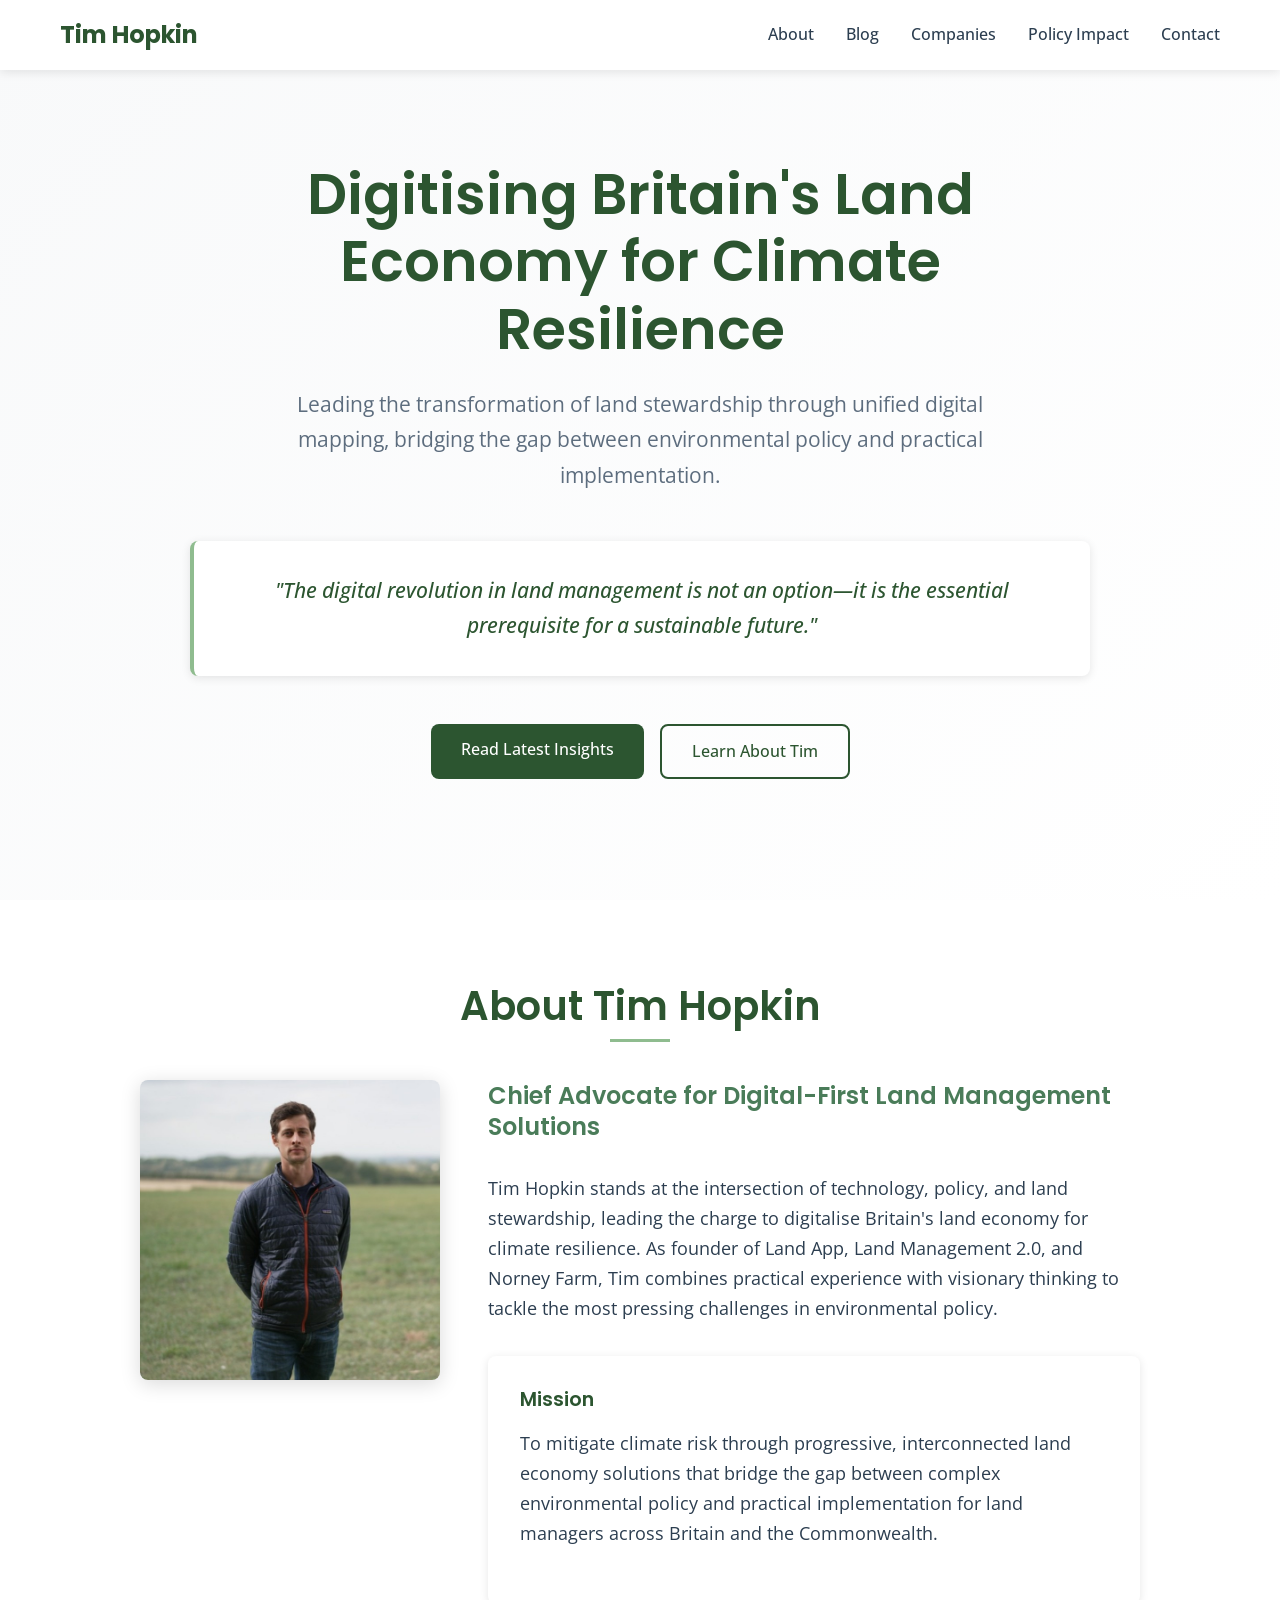
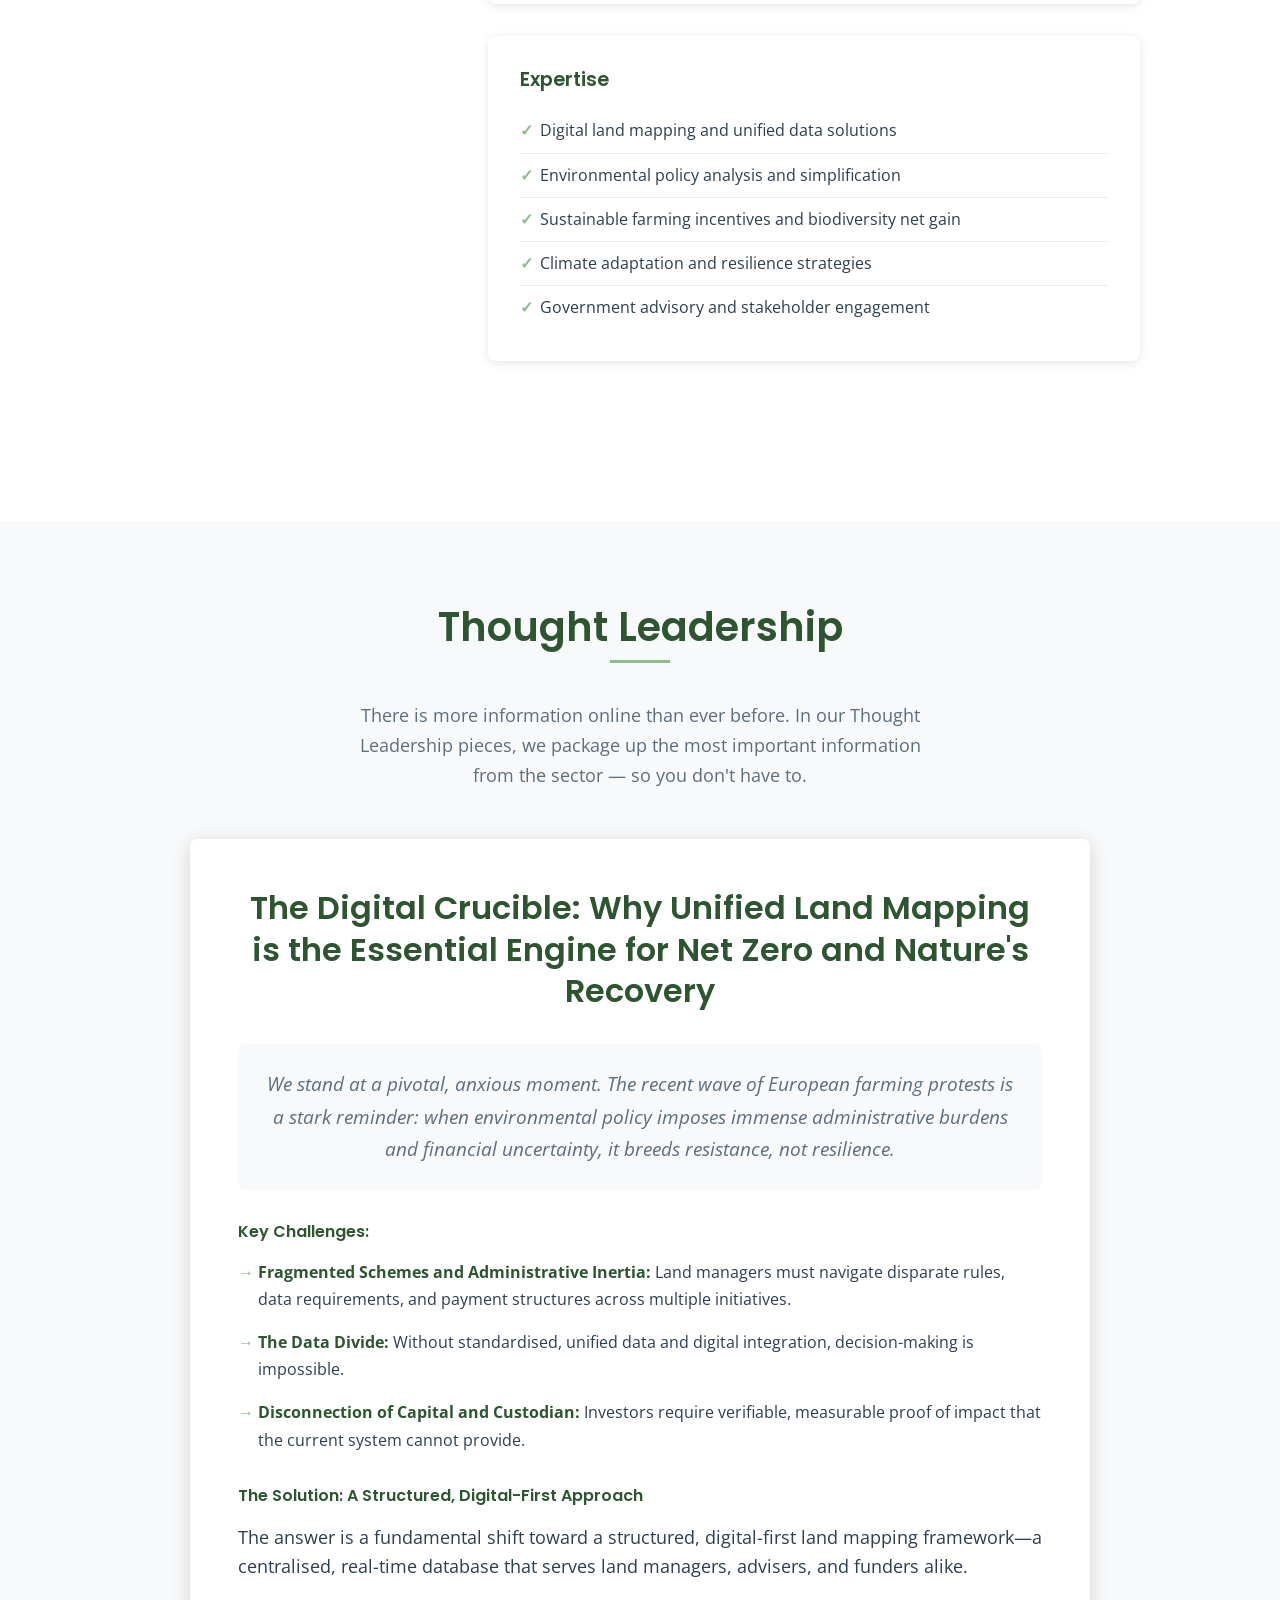
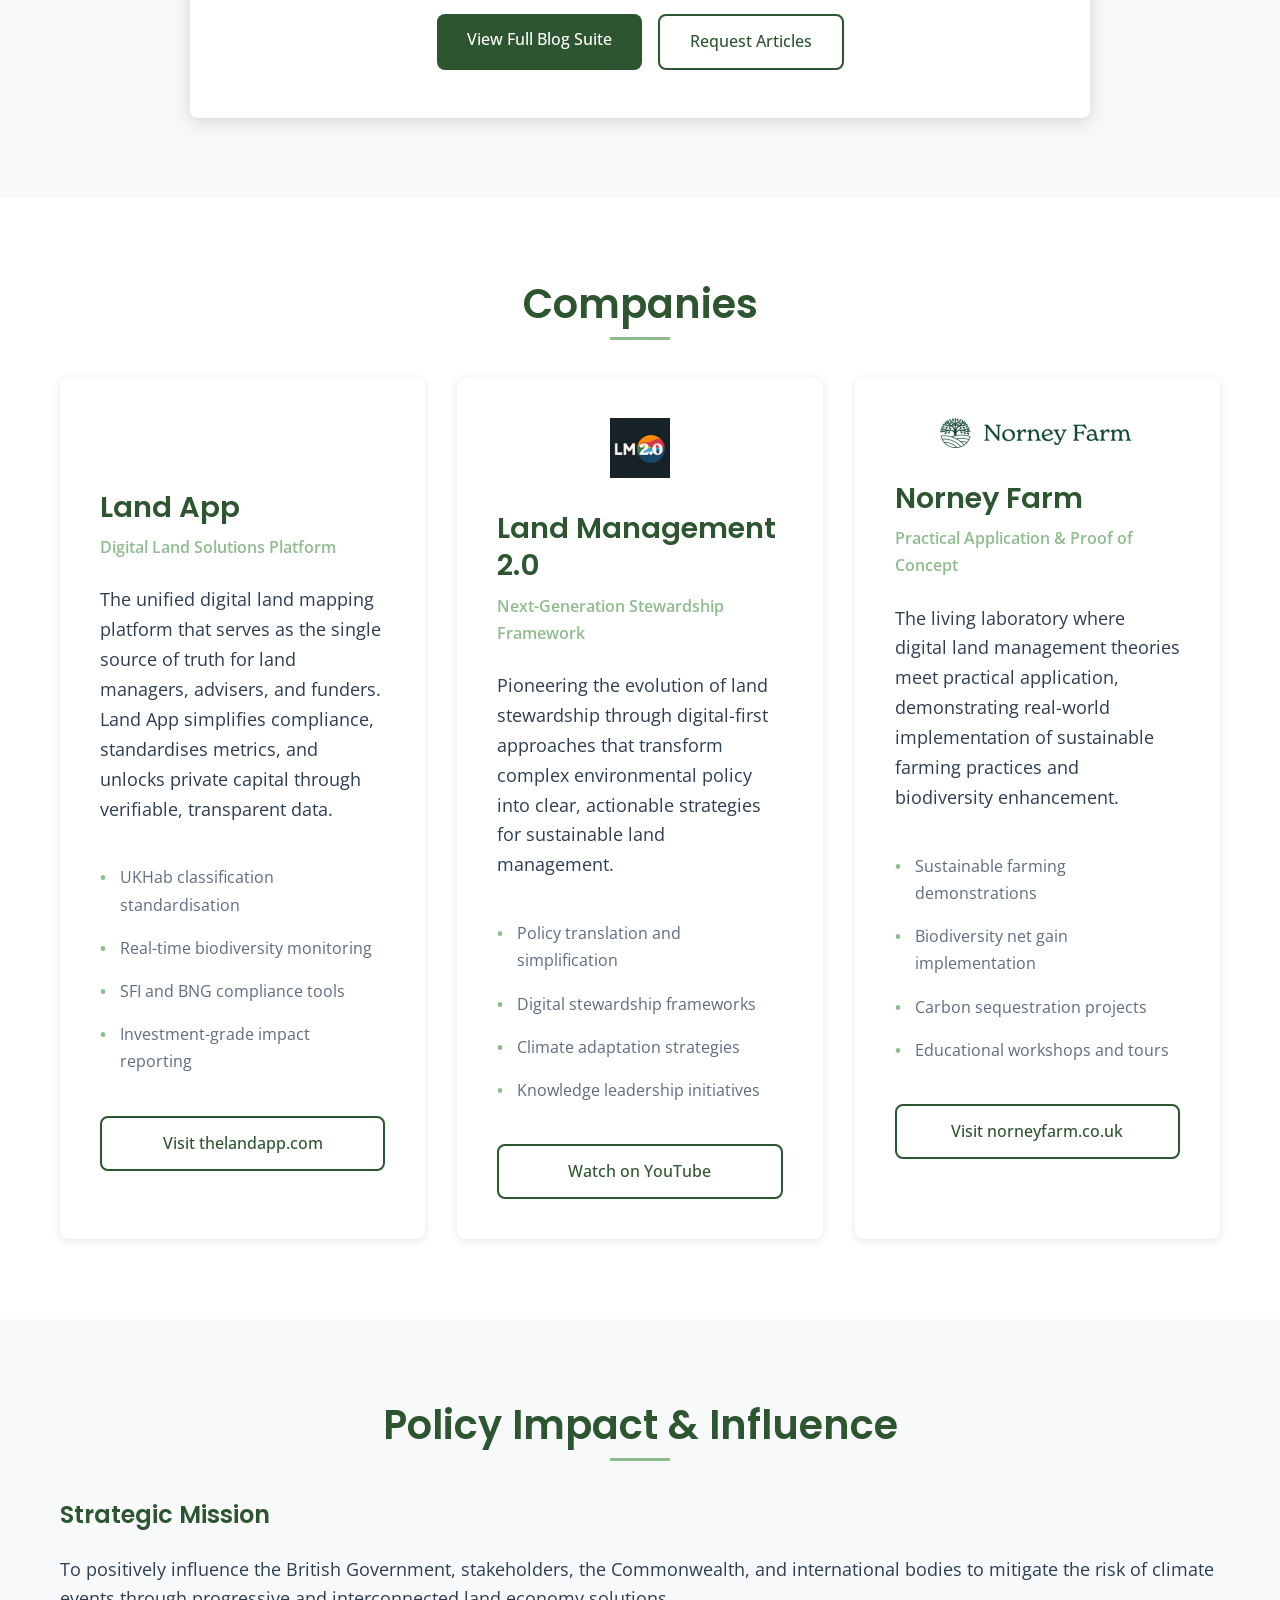
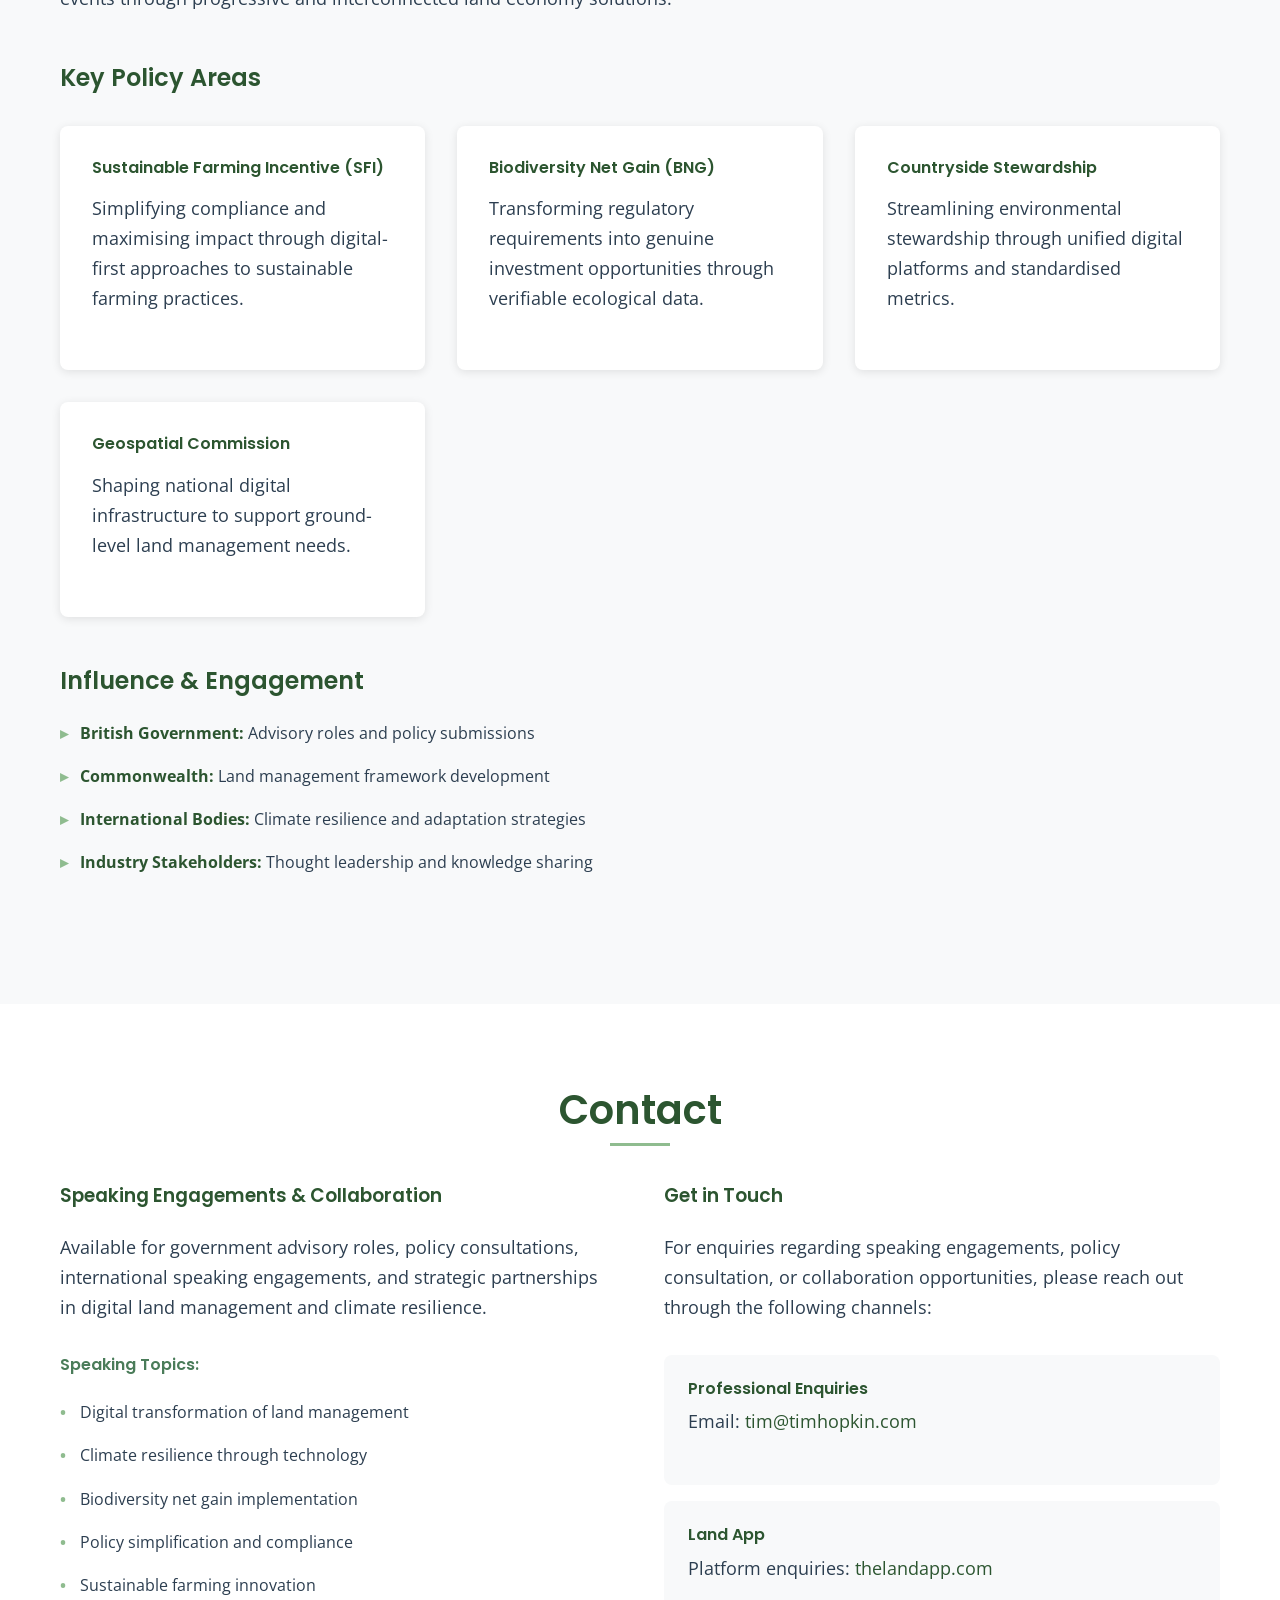
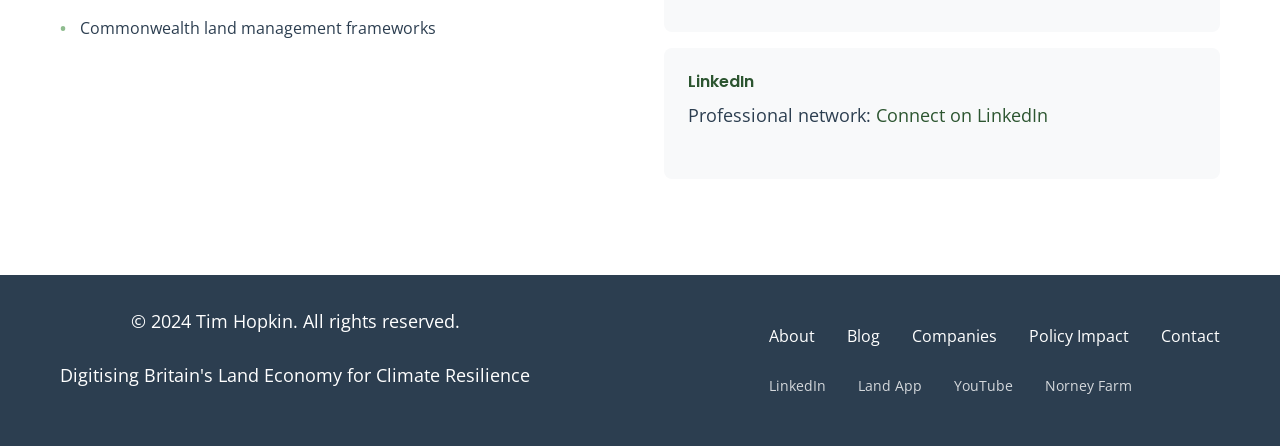
==== commit ab3a3915: "Revert "Update Norney Farm links to https://norneyfarm.netlify.app/" This reverts commit 345c6a79d8f" ====
--- a/index.html
+++ b/index.html
@@ -58,19 +58,19 @@
             <div class="nav__menu" id="nav-menu">
                 <ul class="nav__list">
                     <li class="nav__item">
-                        <a href="#story" class="nav__link">My Story</a>
-                    </li>
-                    <li class="nav__item">
-                        <a href="#solution" class="nav__link">The Solution</a>
-                    </li>
-                    <li class="nav__item">
-                        <a href="#proof" class="nav__link">Proof</a>
-                    </li>
-                    <li class="nav__item">
-                        <a href="#offerings" class="nav__link">How We Work</a>
-                    </li>
-                    <li class="nav__item">
-                        <a href="#next-step" class="nav__link">Let's Talk</a>
+                        <a href="#about" class="nav__link">About</a>
+                    </li>
+                    <li class="nav__item">
+                        <a href="blog.html" class="nav__link">Blog</a>
+                    </li>
+                    <li class="nav__item">
+                        <a href="#companies" class="nav__link">Companies</a>
+                    </li>
+                    <li class="nav__item">
+                        <a href="#policy-impact" class="nav__link">Policy Impact</a>
+                    </li>
+                    <li class="nav__item">
+                        <a href="#contact" class="nav__link">Contact</a>
                     </li>
                 </ul>
             </div>
@@ -88,355 +88,91 @@
         <section id="home" class="hero">
             <div class="container">
                 <div class="hero__content">
-                    <div class="hero__profile">
-                        <img src="tim-hopkin-photo.jpg" alt="Tim Hopkin - Building digital infrastructure for Britain's land economy" class="hero__image">
-                    </div>
-                    <div class="hero__text">
-                        <h1 class="hero__title">The Global Economy Is Upside Down. I'm Building the Infrastructure to Flip It—Starting With Britain's Land.</h1>
-                        <p class="hero__subtitle">I'm Tim Hopkin. I've spent a decade connecting the entire land economy value chain—farmers, retailers, government, and finance—because my family's farm depends on getting this right.</p>
-                        <div class="hero__credentials">
-                            <ul class="credentials-list">
-                                <li>✓ Working with UK Government on national Land Use Framework</li>
-                                <li>✓ Onboarding Waitrose's entire supply chain to digital land management</li>
-                                <li>✓ Founding CEO, Digital Land Solutions (22-person team, started 2015)</li>
-                            </ul>
-                        </div>
-                        <div class="hero__actions">
-                            <a href="#problem" class="btn btn--primary">The Crisis We're Facing</a>
-                            <a href="#contact" class="btn btn--secondary">Let's Talk</a>
-                        </div>
-                    </div>
-                </div>
-            </div>
-        </section>
-
-        <!-- The Problem Section -->
-        <section id="problem" class="problem section section--dark">
-            <div class="container">
-                <h2 class="section__title section__title--center">We're Witnessing the Collapse in Real-Time</h2>
-                <div class="problem__content">
-                    <div class="problem__text">
-                        <p class="problem__intro">The recent wave of European farming protests isn't about policy disagreement. It's about survival.</p>
-                        
-                        <p>Land managers—farmers stewarding Britain's 17 million hectares—face impossible administrative burdens:</p>
-                        <ul class="problem__challenges">
-                            <li>Navigate 30+ different environmental schemes, each with different rules</li>
-                            <li>Provide the same data to multiple agencies in different formats</li>
-                            <li>Wait months for payment decisions with zero visibility into processing</li>
-                            <li>Make £100,000+ land management decisions with no reliable data</li>
-                        </ul>
-                        
-                        <p>Meanwhile, investors have billions ready to deploy into nature restoration. They can't find trustworthy projects. Farmers need capital desperately. They can't access it.</p>
-                        
-                        <p class="problem__key-insight"><strong>The two sides can't find each other because there's no infrastructure connecting them.</strong></p>
-                        
-                        <p class="problem__personal">My grandfather's farm—four generations of careful stewardship—is at risk of being sold. So are 100,000 others across Britain.</p>
-                        
-                        <p class="problem__conclusion">Not because farmers are failing. Because the system is broken.</p>
-                    </div>
-                </div>
-            </div>
-        </section>
-
-        <!-- Your Story Section -->
-        <section id="story" class="story section">
-            <div class="container">
-                <h2 class="section__title">Why I'm Building This</h2>
-                <div class="story__content">
-                    <div class="story__farm-image">
-                        <img src="norney-farm-logo.png" alt="Norney Farm - Four generations of stewardship" class="farm-image">
-                    </div>
-                    <div class="story__text">
-                        <p class="story__intro">I'm the fourth generation on Norney Farm—90 acres south of Guildford where my grandfather ran a Jersey herd demonstration farm. His ashes are scattered on that land.</p>
-                        
-                        <div class="story__principles">
-                            <p>He taught me three principles:</p>
-                            <ol>
-                                <li><strong>The principle of leverage</strong> - achieve maximum return with minimum effort</li>
-                                <li><strong>"Think about it"</strong> - deeply understand how systems work</li>
-                                <li><strong>"Rub it on"</strong> - persevere through difficulty</li>
-                            </ol>
-                        </div>
-                        
-                        <p>That farm is now at risk. Not because of bad farming—because there's no viable economic path forward for land stewardship in Britain's current system.</p>
-                        
-                        <p>In 2015, I joined Geovation (Ordnance Survey's innovation program) with a question: What if we could connect the entire land economy value chain? What if farmers could prove their impact to retailers and government in real-time? What if investment capital could flow to land restoration as easily as it flows to tech startups?</p>
-                        
-                        <div class="story__progress">
-                            <p>A decade later, we're making it real:</p>
-                            <ul>
-                                <li><strong>Digital Land Solutions</strong>: 22-person team building the digital infrastructure</li>
-                                <li><strong>Waitrose partnership</strong>: Onboarding their entire supply chain to prove the model works</li>
-                                <li><strong>UK Government</strong>: Building the Land Use Framework to enable blended public/private finance</li>
-                                <li><strong>Regenerative Surrey</strong>: Demonstrating the approach in my home county</li>
-                            </ul>
-                        </div>
-                        
-                        <p class="story__mission">This isn't a consultancy. It's infrastructure. The kind of foundational building block that makes markets possible.</p>
-                        
-                        <p class="story__stakes">If we get this right, my grandfather's farm—and 100,000 others—has a path forward. If we don't, we lose them.</p>
-                    </div>
-                </div>
-            </div>
-        </section>
-
-        <!-- The Solution Section -->
-        <section id="solution" class="solution section section--alt">
-            <div class="container">
-                <h2 class="section__title section__title--center">The Answer: Digital Infrastructure That Connects Everyone</h2>
-                <div class="solution__content">
-                    <div class="solution__diagram">
-                        <div class="diagram__comparison">
-                            <div class="diagram__current">
-                                <h3>Current System (Fragmented)</h3>
-                                <div class="diagram__visual">
-                                    <div class="node node--farmer">Farmers</div>
-                                    <div class="connections connections--broken">
-                                        <div class="connection">? → Multiple Gov Agencies</div>
-                                        <div class="connection">? → Processors</div>
-                                        <div class="connection">? → Retailers</div>
-                                        <div class="connection">? → Finance</div>
-                                    </div>
-                                </div>
-                            </div>
-                            <div class="diagram__new">
-                                <h3>New System (Connected)</h3>
-                                <div class="diagram__visual">
-                                    <div class="node node--infrastructure">Central Digital Infrastructure</div>
-                                    <div class="connections connections--connected">
-                                        <div class="connection">↓ Farmers</div>
-                                        <div class="connection">↓ Government</div>
-                                        <div class="connection">↓ Processors</div>
-                                        <div class="connection">↓ Retailers</div>
-                                        <div class="connection">↓ Finance</div>
-                                    </div>
-                                </div>
-                            </div>
-                        </div>
-                    </div>
-                    
-                    <div class="solution__benefits">
-                        <p class="solution__intro">Instead of 30+ disconnected schemes, one centralized, real-time database that:</p>
-                        
-                        <div class="benefits__grid">
-                            <div class="benefit__stakeholder">
-                                <h4>For Farmers:</h4>
-                                <ul>
-                                    <li>Enter data once, use everywhere</li>
-                                    <li>Real-time visibility into payment processing</li>
-                                    <li>Access capital markets directly</li>
-                                    <li>Prove impact to multiple buyers</li>
-                                </ul>
-                            </div>
-                            <div class="benefit__stakeholder">
-                                <h4>For Retailers (Waitrose, Tesco, etc.):</h4>
-                                <ul>
-                                    <li>Understand supply chain resilience</li>
-                                    <li>Verify nature claims with auditable data</li>
-                                    <li>Connect directly with farmers</li>
-                                    <li>Report on scope 3 emissions accurately</li>
-                                </ul>
-                            </div>
-                            <div class="benefit__stakeholder">
-                                <h4>For Government:</h4>
-                                <ul>
-                                    <li>Target payments to highest-impact locations</li>
-                                    <li>Track outcomes in real-time</li>
-                                    <li>Enable blended public/private finance</li>
-                                    <li>Reduce administrative burden 10x</li>
-                                </ul>
-                            </div>
-                            <div class="benefit__stakeholder">
-                                <h4>For Investors:</h4>
-                                <ul>
-                                    <li>Access verified, measurable projects</li>
-                                    <li>Deploy capital into nature restoration with confidence</li>
-                                    <li>See real-time impact data</li>
-                                    <li>Exit risk transparently assessed</li>
-                                </ul>
-                            </div>
-                        </div>
-                        
-                        <p class="solution__confidence">This isn't theory. We're building it now.</p>
-                    </div>
-                </div>
-            </div>
-        </section>
-        
-        <!-- Proof It Works Section -->
-        <section id="proof" class="proof section">
-            <div class="container">
-                <h2 class="section__title section__title--center">This Isn't a Proposal. It's Already Happening.</h2>
-                <div class="proof__grid">
-                    <div class="proof__card">
-                        <div class="proof__header">
-                            <h3>Onboarding Waitrose's Entire Supply Chain</h3>
-                            <p class="proof__subtitle">Complete visibility from field to shelf</p>
-                        </div>
-                        <div class="proof__content">
-                            <p>We're connecting processors, farmers, and accredited professionals to Waitrose's Nature Reporting system. The first UK retailer with auditable supply chain resilience data.</p>
-                            <p class="proof__result"><strong>Result:</strong> Waitrose can now verify nature claims, understand risks, and connect investment capital directly to farmers.</p>
-                        </div>
-                    </div>
-                    
-                    <div class="proof__card">
-                        <div class="proof__header">
-                            <h3>Building Britain's National Land Use Framework</h3>
-                            <p class="proof__subtitle">Working directly with UK Government</p>
-                        </div>
-                        <div class="proof__content">
-                            <p>Creating the digital infrastructure for spatially-targeted, blended public/private finance. Enabling government to deploy nature investment where it creates maximum resilience.</p>
-                            <p class="proof__result"><strong>Result:</strong> First unified system for government nature spending across schemes.</p>
-                        </div>
-                    </div>
-                    
-                    <div class="proof__card">
-                        <div class="proof__header">
-                            <h3>Demonstrating the Model in Surrey</h3>
-                            <p class="proof__subtitle">Free membership for all Surrey farmers</p>
-                        </div>
-                        <div class="proof__content">
-                            <p>Testing blended finance, systematic data sharing, and supply chain connection in real conditions. Proving the model works before scaling nationally.</p>
-                            <p class="proof__result"><strong>Result:</strong> Live demonstration of connected land economy infrastructure.</p>
-                        </div>
-                    </div>
+                    <h1 class="hero__title">Digitising Britain's Land Economy for Climate Resilience</h1>
+                    <p class="hero__subtitle">Leading the transformation of land stewardship through unified digital mapping, bridging the gap between environmental policy and practical implementation.</p>
+                    <div class="hero__quote">
+                        <blockquote>
+                            "The digital revolution in land management is not an option—it is the essential prerequisite for a sustainable future."
+                        </blockquote>
+                    </div>
+                    <div class="hero__actions">
+                        <a href="#thought-leadership" class="btn btn--primary">Read Latest Insights</a>
+                        <a href="#about" class="btn btn--secondary">Learn About Tim</a>
+                    </div>
+                </div>
+            </div>
+        </section>
+
+        <!-- About Section -->
+        <section id="about" class="about section">
+            <div class="container">
+                <h2 class="section__title">About Tim Hopkin</h2>
+                <div class="about__content">
+                    <div class="about__profile">
+                        <div class="about__image">
+                            <img src="tim-hopkin-photo.jpg" alt="Tim Hopkin - Founder of Land App and advocate for digital land management solutions" class="profile-image">
+                        </div>
+                        <div class="about__text">
+                            <h3 class="about__subtitle">Chief Advocate for Digital-First Land Management Solutions</h3>
+                            <p>Tim Hopkin stands at the intersection of technology, policy, and land stewardship, leading the charge to digitalise Britain's land economy for climate resilience. As founder of Land App, Land Management 2.0, and Norney Farm, Tim combines practical experience with visionary thinking to tackle the most pressing challenges in environmental policy.</p>
+                        
+                        <div class="about__mission">
+                            <h4>Mission</h4>
+                            <p>To mitigate climate risk through progressive, interconnected land economy solutions that bridge the gap between complex environmental policy and practical implementation for land managers across Britain and the Commonwealth.</p>
+                        </div>
+                        
+                        <div class="about__expertise">
+                            <h4>Expertise</h4>
+                            <ul>
+                                <li>Digital land mapping and unified data solutions</li>
+                                <li>Environmental policy analysis and simplification</li>
+                                <li>Sustainable farming incentives and biodiversity net gain</li>
+                                <li>Climate adaptation and resilience strategies</li>
+                                <li>Government advisory and stakeholder engagement</li>
+                            </ul>
+                        </div>
+                        </div>
+                    </div>
+                </div>
+            </div>
+        </section>
+
+        <!-- Thought Leadership Section -->
+        <section id="thought-leadership" class="thought-leadership section section--alt">
+            <div class="container">
+                <h2 class="section__title">Thought Leadership</h2>
+                <div class="thought-leadership__intro">
+                    <p>There is more information online than ever before. In our Thought Leadership pieces, we package up the most important information from the sector — so you don't have to.</p>
                 </div>
                 
-                <div class="proof__partners">
-                    <h3>Trusted Partners</h3>
-                    <div class="partners__logos">
-                        <p>Waitrose | UK Government (DEFRA) | Ordnance Survey/Geovation</p>
-                    </div>
-                </div>
-            </div>
-        </section>
-        
-        <!-- Who This Is For Section -->
-        <section id="identity" class="identity section section--dark">
-            <div class="container">
-                <h2 class="section__title section__title--center">This Is For Leaders Who Believe:</h2>
-                <div class="identity__beliefs">
-                    <ul class="beliefs__list">
-                        <li>✓ Prosperity comes from investing in foundational building blocks—land, soil, water—not extracting from them</li>
-                        <li>✓ The next generation deserves systems that work better than what we inherited</li>
-                        <li>✓ Transparent markets for natural capital are infrastructure, not optional</li>
-                        <li>✓ Real change requires connecting the entire value chain, not optimizing isolated pieces</li>
-                        <li>✓ Win-win outcomes for all stakeholders—or no deal</li>
-                    </ul>
-                </div>
-                <div class="identity__audience">
-                    <p>If you're a food retailer wanting supply chain resilience, a government agency building nature markets, an investor seeking verified impact opportunities, or a farmer needing better data infrastructure—let's talk.</p>
-                </div>
-            </div>
-        </section>
-        
-        <!-- What You Offer Section -->
-        <section id="offerings" class="offerings section">
-            <div class="container">
-                <h2 class="section__title section__title--center">How We Work Together</h2>
-                <div class="offerings__grid">
-                    <div class="offering__card">
-                        <div class="offering__icon">🌱</div>
-                        <h3>For Food Retailers</h3>
-                        <h4>Supply Chain Resilience Infrastructure</h4>
-                        <p>Connect your entire supply chain—from farm to shelf—with auditable data on nature impact, emissions, and resilience risks.</p>
-                        <div class="offering__benefits">
-                            <p><strong>What you get:</strong></p>
-                            <ul>
-                                <li>Real-time visibility into supply chain nature performance</li>
-                                <li>Verified scope 3 emissions data</li>
-                                <li>Direct connection to farmers for co-investment</li>
-                                <li>Competitive advantage in nature-positive supply chains</li>
-                            </ul>
-                        </div>
-                    </div>
-                    
-                    <div class="offering__card">
-                        <div class="offering__icon">🏢</div>
-                        <h3>For Government & Agencies</h3>
-                        <h4>Land Use Framework Implementation</h4>
-                        <p>Deploy nature investment strategically with real-time data on outcomes, enabling blended public/private finance at scale.</p>
-                        <div class="offering__benefits">
-                            <p><strong>What you get:</strong></p>
-                            <ul>
-                                <li>Unified digital infrastructure across schemes</li>
-                                <li>Spatially-targeted investment deployment</li>
-                                <li>Real-time outcome tracking</li>
-                                <li>10x reduction in administrative burden</li>
-                            </ul>
-                        </div>
-                    </div>
-                    
-                    <div class="offering__card">
-                        <div class="offering__icon">💰</div>
-                        <h3>For Investors & Finance</h3>
-                        <h4>Nature Investment Pipeline</h4>
-                        <p>Access verified, measurable land restoration projects with transparent risk assessment and real-time impact data.</p>
-                        <div class="offering__benefits">
-                            <p><strong>What you get:</strong></p>
-                            <ul>
-                                <li>Due diligence-ready project pipeline</li>
-                                <li>Auditable impact measurement</li>
-                                <li>Direct connection to land managers</li>
-                                <li>Exit strategy visibility</li>
-                            </ul>
-                        </div>
-                    </div>
-                </div>
-            </div>
-        </section>
-        
-        <!-- Free Value Section -->
-        <section id="free-value" class="free-value section section--alt">
-            <div class="container">
-                <div class="free-value__content">
-                    <h2 class="section__title section__title--center">Free Resource: The Trim Tab Principle for Land Regeneration</h2>
-                    <div class="free-value__offer">
-                        <div class="offer__description">
-                            <p>Download: The complete value chain diagram showing how farmers, retailers, government, and finance connect through digital infrastructure</p>
-                            <p class="offer__benefit">5-minute explanation of how to achieve maximum systemic impact with minimum effort—applied to Britain's land economy</p>
-                        </div>
-                        <div class="offer__action">
-                            <a href="#contact" class="btn btn--primary btn--large">Get Free Framework</a>
-                            <p class="offer__note">No email required — direct access</p>
-                        </div>
-                    </div>
-                </div>
-            </div>
-        </section>
-        
-        <!-- Next Step Section -->
-        <section id="next-step" class="next-step section">
-            <div class="container">
-                <div class="next-step__content">
-                    <div class="next-step__image">
-                        <img src="tim-hopkin-photo.jpg" alt="Tim Hopkin" class="contact-image">
-                    </div>
-                    <div class="next-step__text">
-                        <h2 class="section__title">Let's Explore If This Fits Your Organization</h2>
-                        <p>I work with a small number of organizations at a time—those ready to invest in foundational infrastructure rather than short-term extraction.</p>
-                        <p>If you're building supply chain resilience, deploying nature investment capital, or implementing land use frameworks, let's have a conversation.</p>
-                        <p><strong>No sales pitch. Just exploration of whether connecting your stakeholders through digital infrastructure makes strategic sense.</strong></p>
-                        
-                        <div class="contact-options">
-                            <div class="contact-option">
-                                <h4>Email</h4>
-                                <p><a href="mailto:tim@timhopkin.com">tim@timhopkin.com</a></p>
-                            </div>
-                            <div class="contact-option">
-                                <h4>LinkedIn</h4>
-                                <p><a href="https://www.linkedin.com/in/timhopkin/" target="_blank">Connect on LinkedIn</a></p>
-                            </div>
-                            <div class="contact-option">
-                                <h4>20-Minute Exploration Call</h4>
-                                <p><a href="#contact" class="btn btn--secondary">Book Calendar Time</a></p>
-                            </div>
-                        </div>
-                    </div>
-                </div>
-            </div>
-        </section>
-        
+                <div class="featured-article">
+                    <h3 class="featured-article__title">The Digital Crucible: Why Unified Land Mapping is the Essential Engine for Net Zero and Nature's Recovery</h3>
+                    <div class="featured-article__content">
+                        <p class="featured-article__excerpt">We stand at a pivotal, anxious moment. The recent wave of European farming protests is a stark reminder: when environmental policy imposes immense administrative burdens and financial uncertainty, it breeds resistance, not resilience.</p>
+                        
+                        <div class="article-highlights">
+                            <h4>Key Challenges:</h4>
+                            <ul>
+                                <li><strong>Fragmented Schemes and Administrative Inertia:</strong> Land managers must navigate disparate rules, data requirements, and payment structures across multiple initiatives.</li>
+                                <li><strong>The Data Divide:</strong> Without standardised, unified data and digital integration, decision-making is impossible.</li>
+                                <li><strong>Disconnection of Capital and Custodian:</strong> Investors require verifiable, measurable proof of impact that the current system cannot provide.</li>
+                            </ul>
+                        </div>
+                        
+                        <div class="article-solution">
+                            <h4>The Solution: A Structured, Digital-First Approach</h4>
+                            <p>The answer is a fundamental shift toward a structured, digital-first land mapping framework—a centralised, real-time database that serves land managers, advisers, and funders alike.</p>
+                        </div>
+                        
+                        <div class="featured-article__actions">
+                            <a href="blog.html" class="btn btn--primary">View Full Blog Suite</a>
+                            <a href="#contact" class="btn btn--secondary">Request Articles</a>
+                        </div>
+                    </div>
+                </div>
+            </div>
+        </section>
+
         <!-- Companies Section -->
         <section id="companies" class="companies section">
             <div class="container">
@@ -444,7 +180,7 @@
                 <div class="companies__grid">
                     <div class="company-card">
                         <div class="company-card__logo">
-                            <img src="land-app-logo-black.png" alt="Land App - Digital Land Solutions Platform" class="company-logo">
+                            <img src="land-app-logo.webp" alt="Land App Logo" class="company-logo">
                         </div>
                         <h3 class="company-card__title">Land App</h3>
                         <p class="company-card__tagline">Digital Land Solutions Platform</p>
@@ -498,7 +234,7 @@
                             </ul>
                         </div>
                         <div class="company-card__link">
-                            <a href="https://norneyfarm.netlify.app/" target="_blank" class="btn btn--secondary">Visit norneyfarm.netlify.app</a>
+                            <a href="https://norneyfarm.co.uk/" target="_blank" class="btn btn--secondary">Visit norneyfarm.co.uk</a>
                         </div>
                     </div>
                 </div>
@@ -618,7 +354,7 @@
                         <a href="https://www.linkedin.com/in/timhopkin/" target="_blank">LinkedIn</a>
                         <a href="https://thelandapp.com" target="_blank">Land App</a>
                         <a href="https://www.youtube.com/@landmanagement2.075" target="_blank">YouTube</a>
-                        <a href="https://norneyfarm.netlify.app/" target="_blank">Norney Farm</a>
+                        <a href="https://norneyfarm.co.uk/" target="_blank">Norney Farm</a>
                     </div>
                 </div>
             </div>
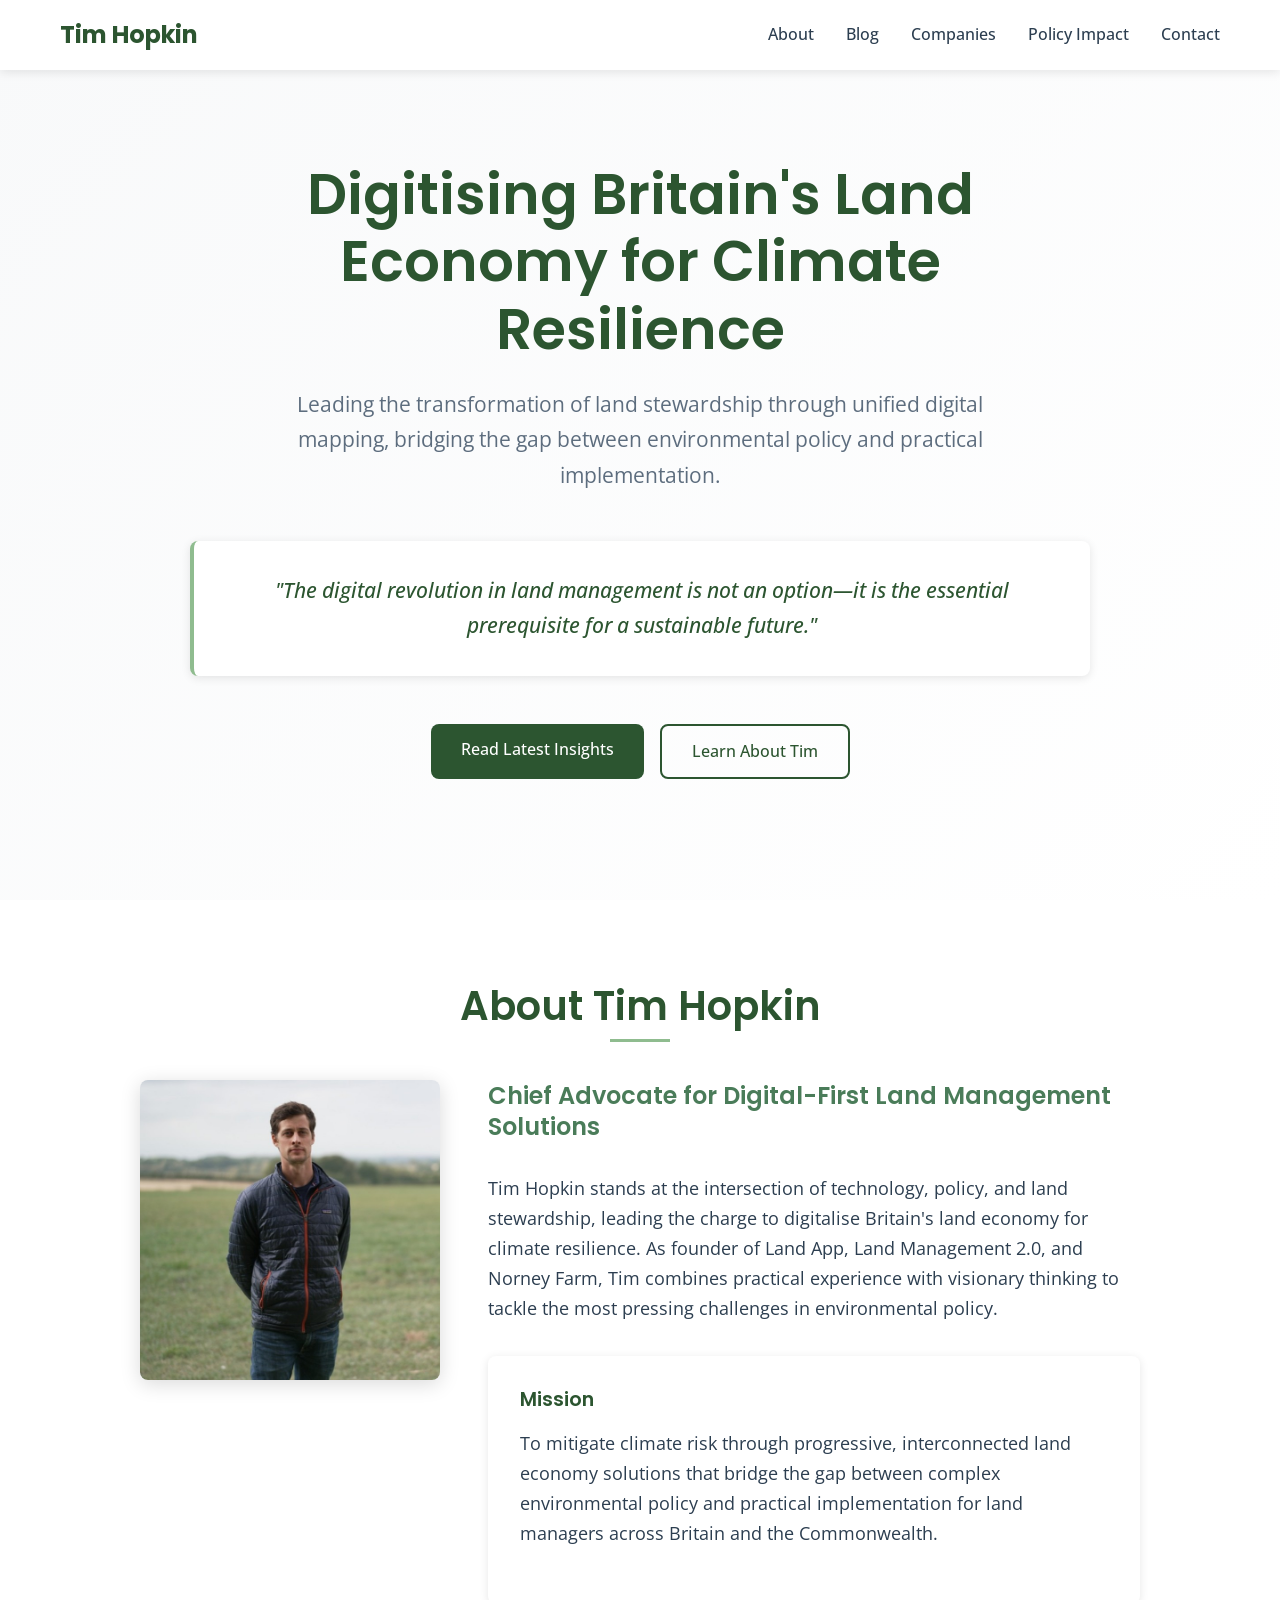
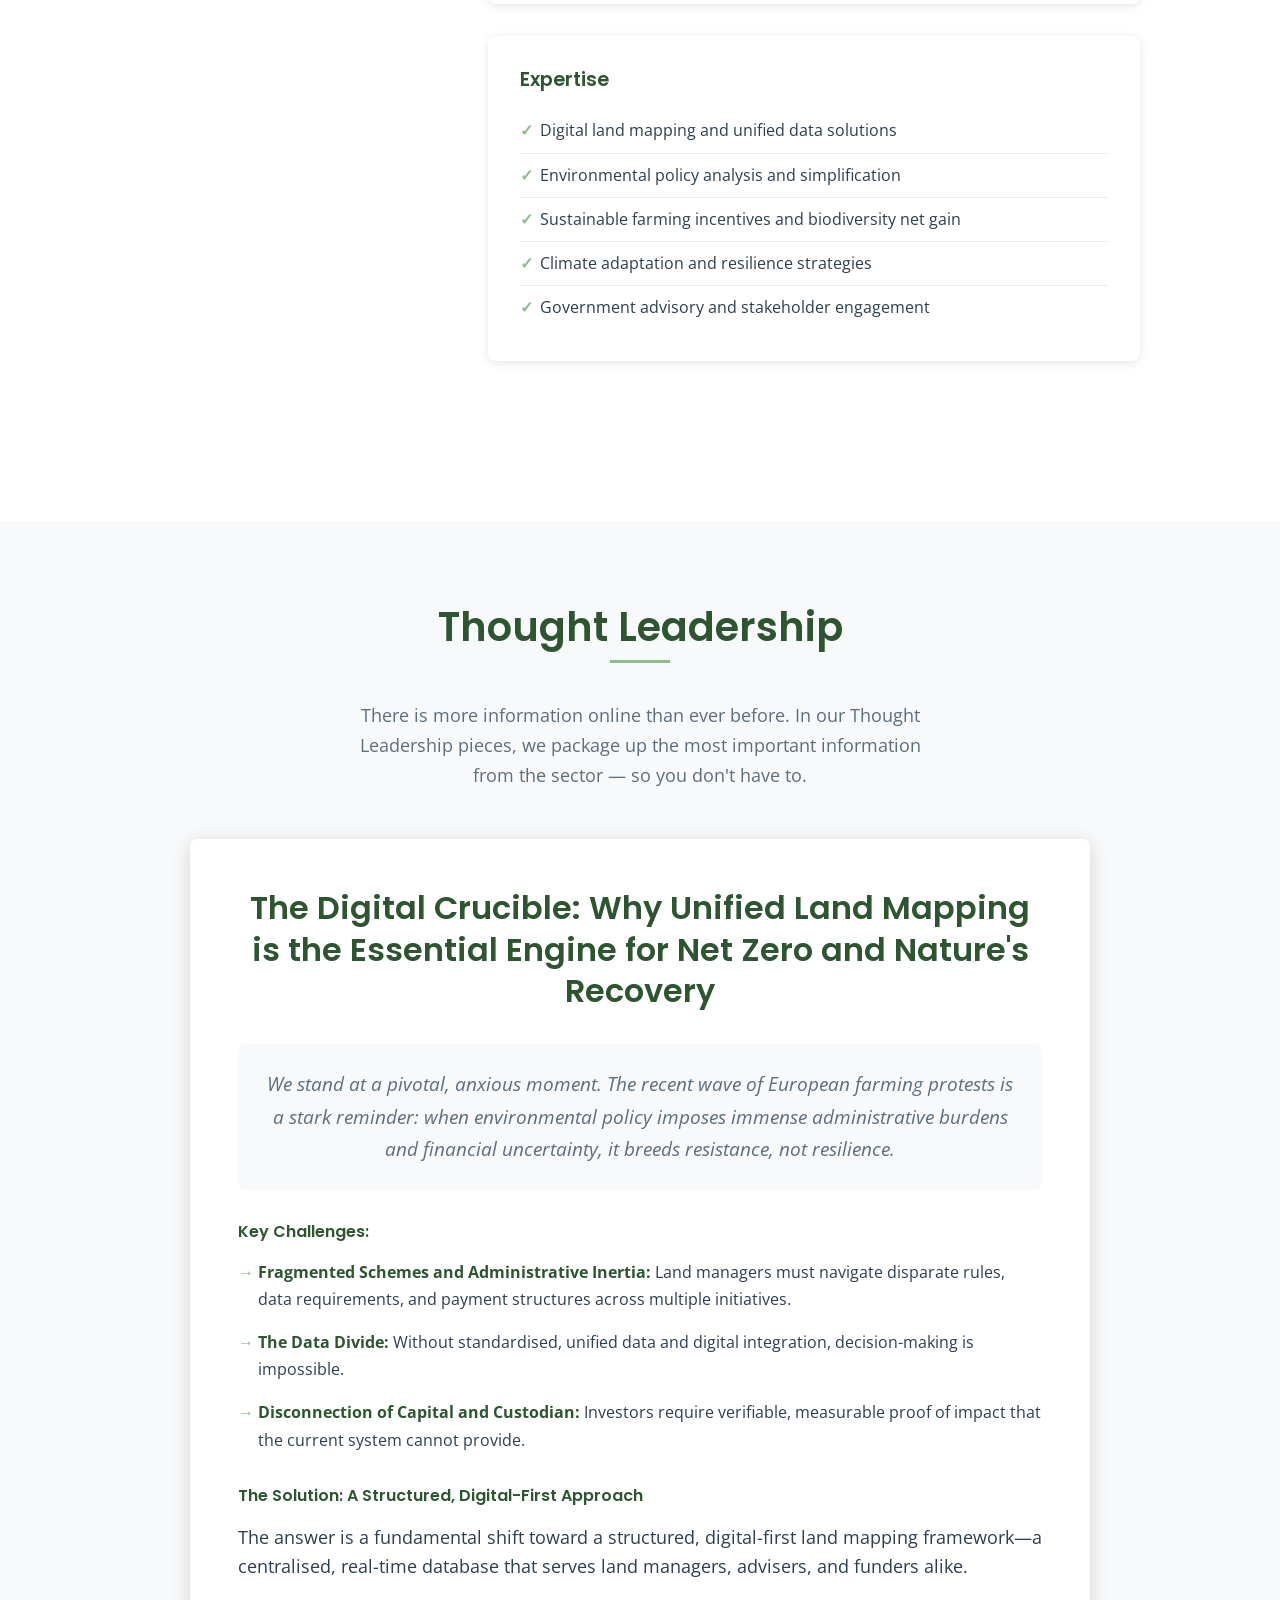
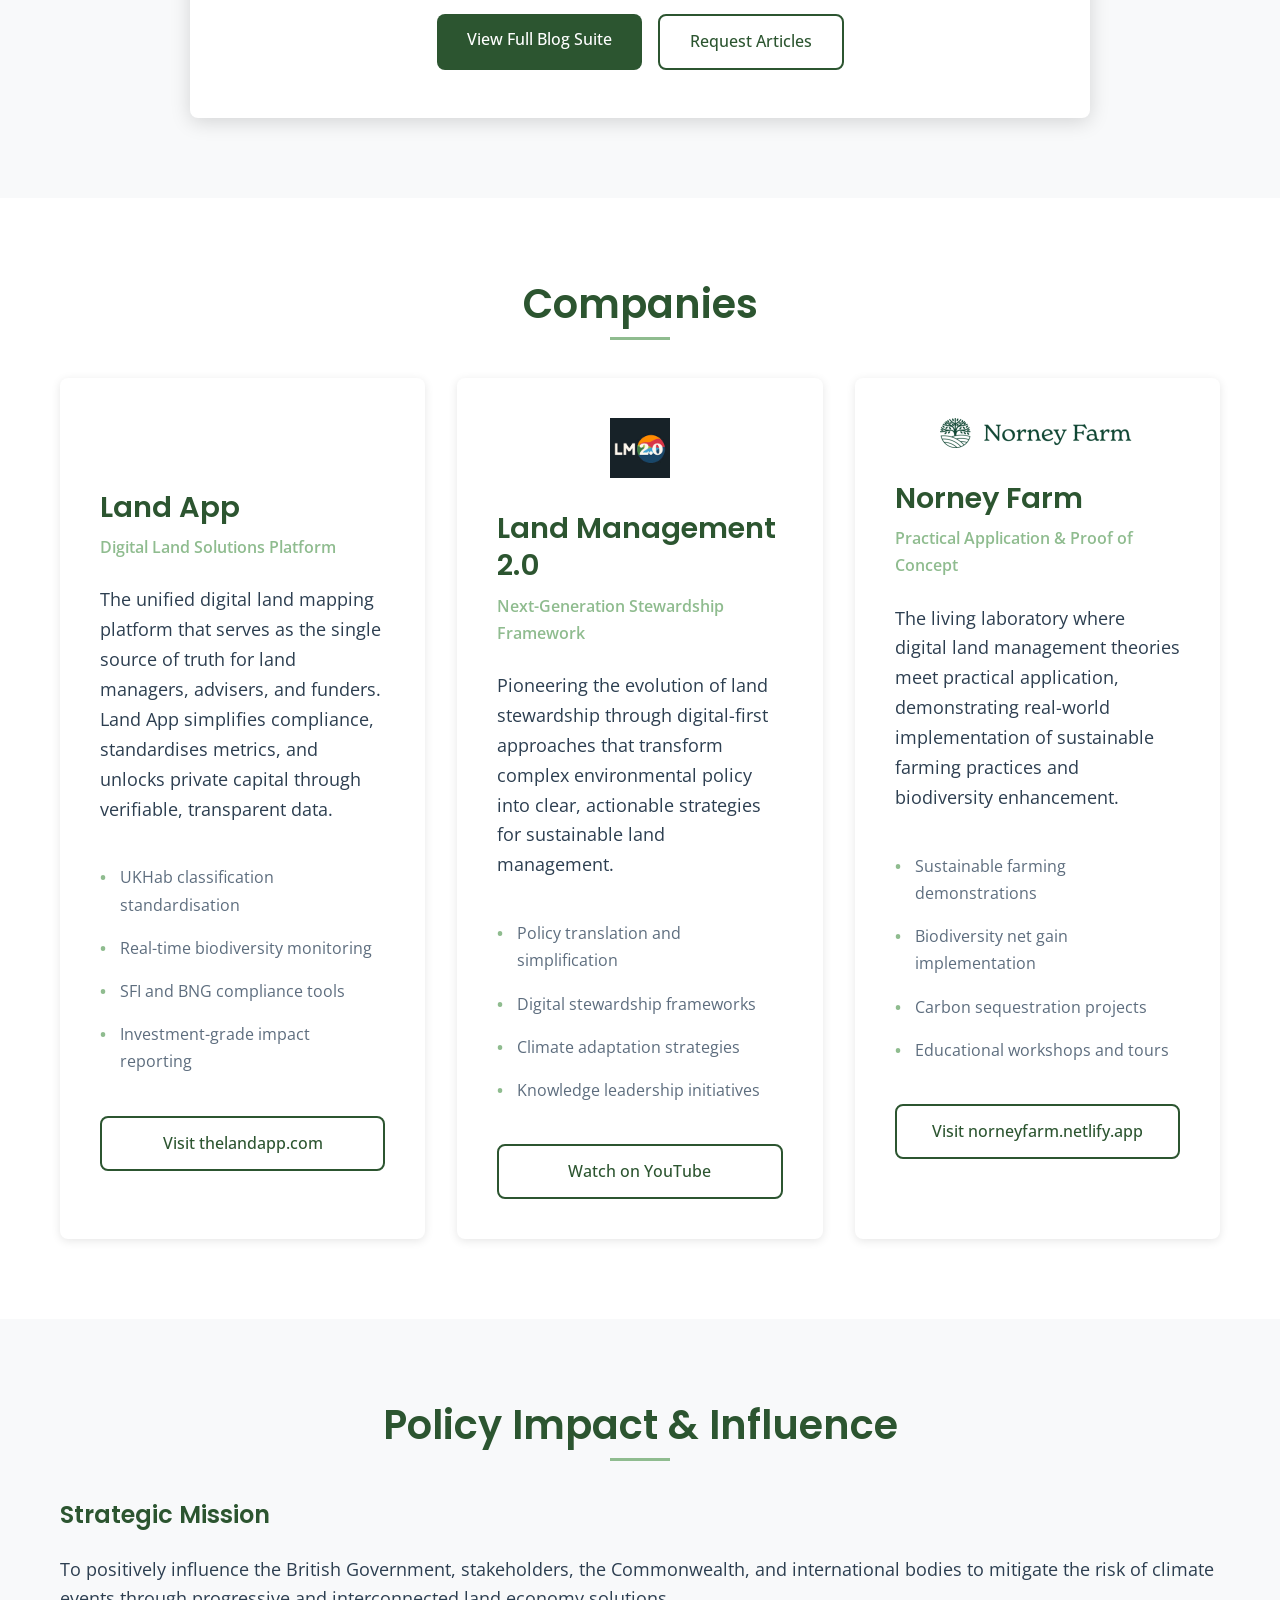
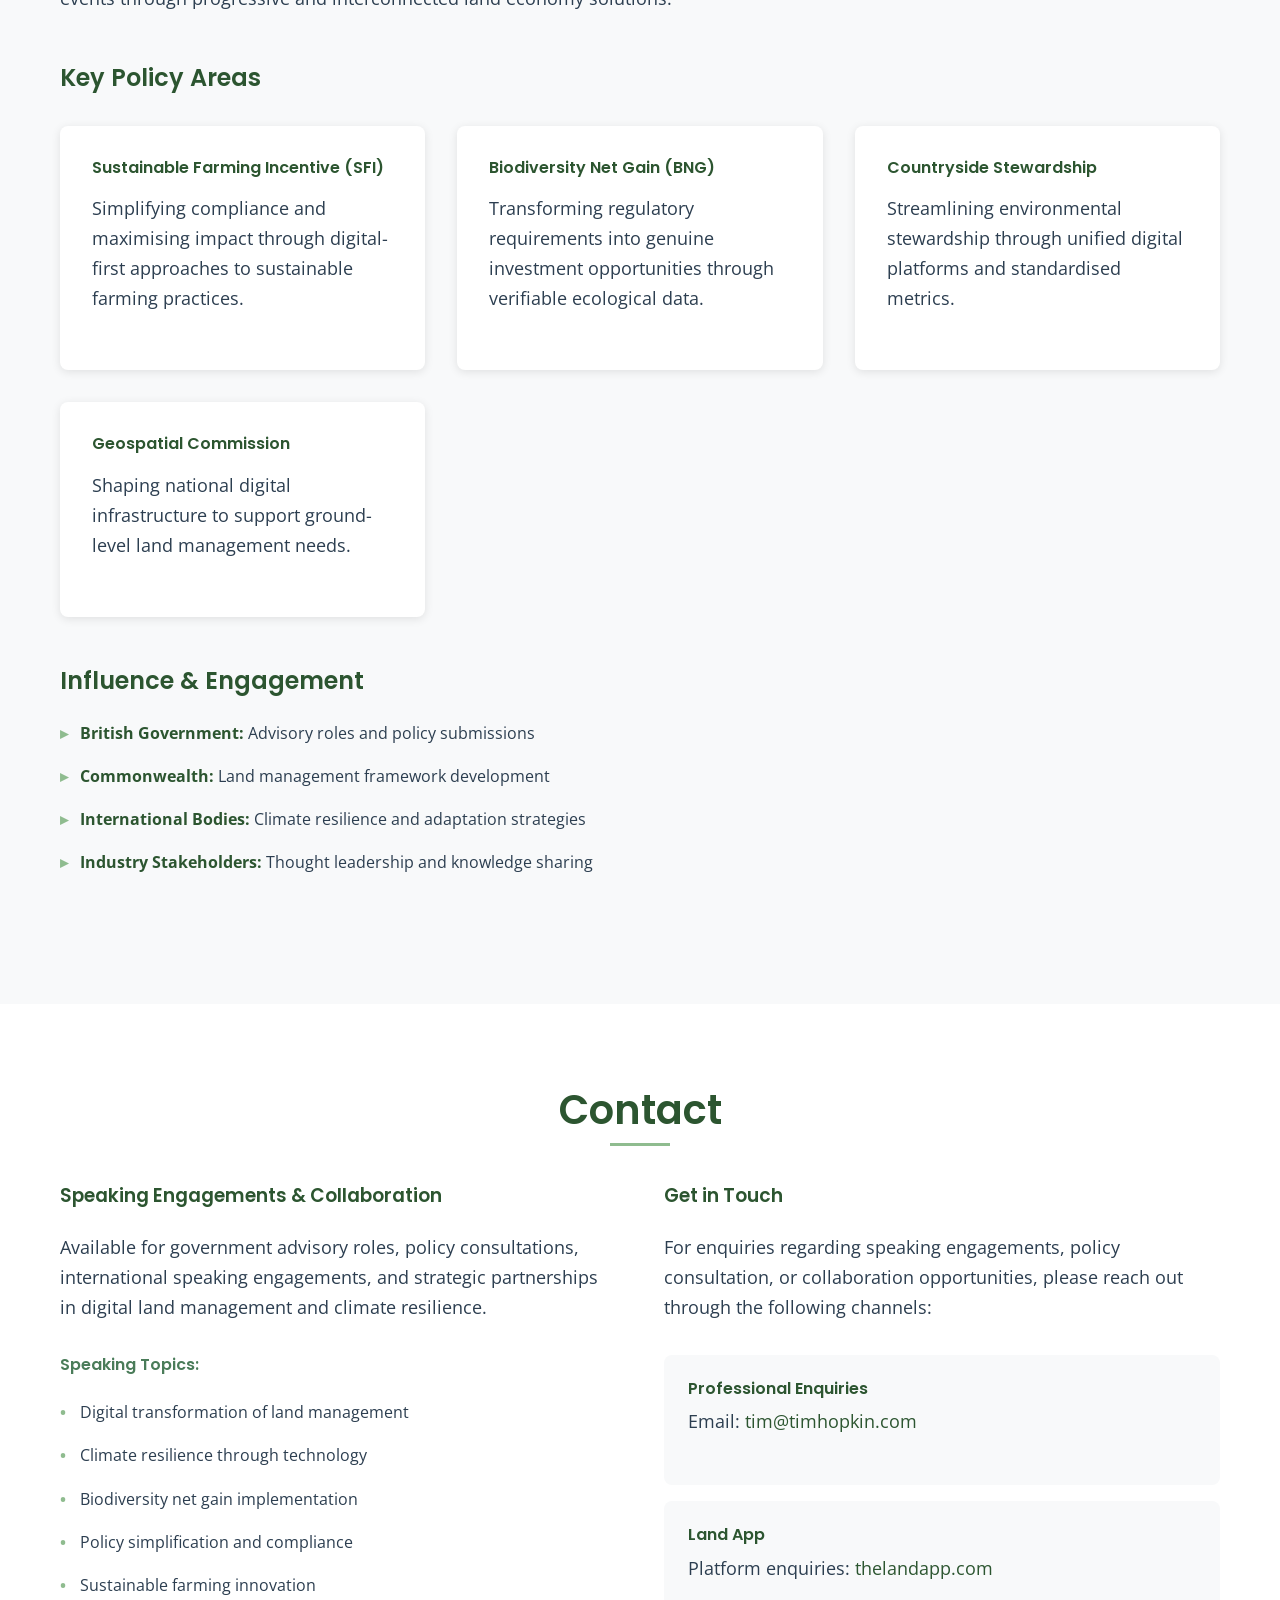
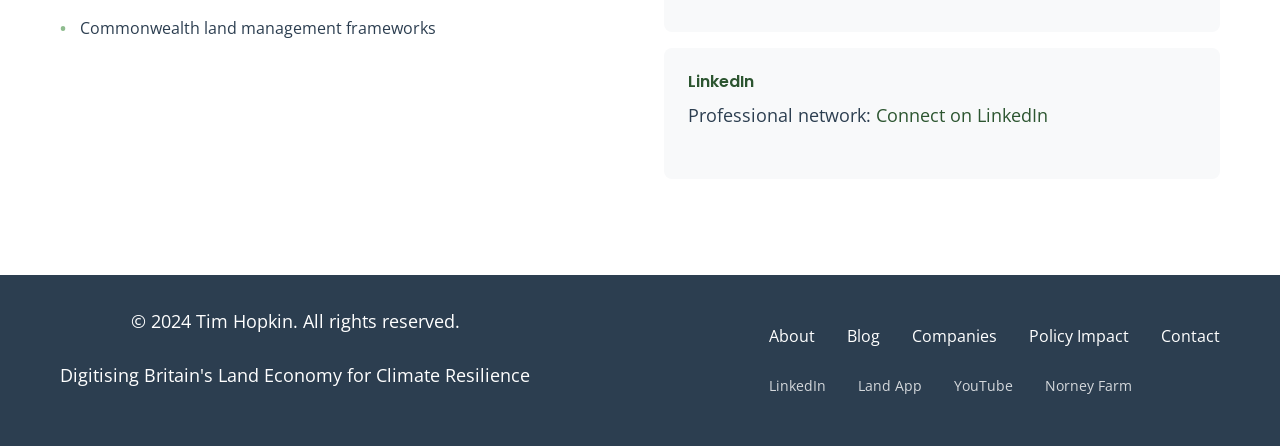
==== commit 651ba637: "Update Norney Farm links to https://norneyfarm.netlify.app/" ====
--- a/index.html
+++ b/index.html
@@ -1,17 +1,23 @@
 <!DOCTYPE html>
 <html lang="en-GB">
+
 <head>
     <meta charset="UTF-8">
     <meta name="viewport" content="width=device-width, initial-scale=1.0">
-    <meta name="description" content="Tim Hopkin - Digitising Britain's Land Economy for Climate Resilience. Leading digital land management solutions through Land App, Land Management 2.0, and innovative policy influence.">
-    <meta name="keywords" content="digital land management, UK land policy, climate resilience, biodiversity net gain, Land App, sustainable farming, net zero">
+    <meta name="description"
+        content="Tim Hopkin - Digitising Britain's Land Economy for Climate Resilience. Leading digital land management solutions through Land App, Land Management 2.0, and innovative policy influence.">
+    <meta name="keywords"
+        content="digital land management, UK land policy, climate resilience, biodiversity net gain, Land App, sustainable farming, net zero">
     <title>Tim Hopkin - Digitising Britain's Land Economy</title>
-    <link rel="icon" type="image/svg+xml" href="data:image/svg+xml,<svg xmlns='http://www.w3.org/2000/svg' viewBox='0 0 100 100'><text y='.9em' font-size='90'>🌱</text></svg>">
+    <link rel="icon" type="image/svg+xml"
+        href="data:image/svg+xml,<svg xmlns='http://www.w3.org/2000/svg' viewBox='0 0 100 100'><text y='.9em' font-size='90'>🌱</text></svg>">
     <link rel="stylesheet" href="styles.css">
     <link rel="preconnect" href="https://fonts.googleapis.com">
     <link rel="preconnect" href="https://fonts.gstatic.com" crossorigin>
-    <link href="https://fonts.googleapis.com/css2?family=Open+Sans:wght@300;400;600;700&family=Poppins:wght@400;500;600;700&display=swap" rel="stylesheet">
-    
+    <link
+        href="https://fonts.googleapis.com/css2?family=Open+Sans:wght@300;400;600;700&family=Poppins:wght@400;500;600;700&display=swap"
+        rel="stylesheet">
+
     <!-- Structured Data -->
     <script type="application/ld+json">
     {
@@ -48,6 +54,7 @@
     }
     </script>
 </head>
+
 <body>
     <!-- Header -->
     <header class="header">
@@ -89,10 +96,12 @@
             <div class="container">
                 <div class="hero__content">
                     <h1 class="hero__title">Digitising Britain's Land Economy for Climate Resilience</h1>
-                    <p class="hero__subtitle">Leading the transformation of land stewardship through unified digital mapping, bridging the gap between environmental policy and practical implementation.</p>
+                    <p class="hero__subtitle">Leading the transformation of land stewardship through unified digital
+                        mapping, bridging the gap between environmental policy and practical implementation.</p>
                     <div class="hero__quote">
                         <blockquote>
-                            "The digital revolution in land management is not an option—it is the essential prerequisite for a sustainable future."
+                            "The digital revolution in land management is not an option—it is the essential prerequisite
+                            for a sustainable future."
                         </blockquote>
                     </div>
                     <div class="hero__actions">
@@ -110,27 +119,35 @@
                 <div class="about__content">
                     <div class="about__profile">
                         <div class="about__image">
-                            <img src="tim-hopkin-photo.jpg" alt="Tim Hopkin - Founder of Land App and advocate for digital land management solutions" class="profile-image">
+                            <img src="tim-hopkin-photo.jpg"
+                                alt="Tim Hopkin - Founder of Land App and advocate for digital land management solutions"
+                                class="profile-image">
                         </div>
                         <div class="about__text">
                             <h3 class="about__subtitle">Chief Advocate for Digital-First Land Management Solutions</h3>
-                            <p>Tim Hopkin stands at the intersection of technology, policy, and land stewardship, leading the charge to digitalise Britain's land economy for climate resilience. As founder of Land App, Land Management 2.0, and Norney Farm, Tim combines practical experience with visionary thinking to tackle the most pressing challenges in environmental policy.</p>
-                        
-                        <div class="about__mission">
-                            <h4>Mission</h4>
-                            <p>To mitigate climate risk through progressive, interconnected land economy solutions that bridge the gap between complex environmental policy and practical implementation for land managers across Britain and the Commonwealth.</p>
-                        </div>
-                        
-                        <div class="about__expertise">
-                            <h4>Expertise</h4>
-                            <ul>
-                                <li>Digital land mapping and unified data solutions</li>
-                                <li>Environmental policy analysis and simplification</li>
-                                <li>Sustainable farming incentives and biodiversity net gain</li>
-                                <li>Climate adaptation and resilience strategies</li>
-                                <li>Government advisory and stakeholder engagement</li>
-                            </ul>
-                        </div>
+                            <p>Tim Hopkin stands at the intersection of technology, policy, and land stewardship,
+                                leading the charge to digitalise Britain's land economy for climate resilience. As
+                                founder of Land App, Land Management 2.0, and Norney Farm, Tim combines practical
+                                experience with visionary thinking to tackle the most pressing challenges in
+                                environmental policy.</p>
+
+                            <div class="about__mission">
+                                <h4>Mission</h4>
+                                <p>To mitigate climate risk through progressive, interconnected land economy solutions
+                                    that bridge the gap between complex environmental policy and practical
+                                    implementation for land managers across Britain and the Commonwealth.</p>
+                            </div>
+
+                            <div class="about__expertise">
+                                <h4>Expertise</h4>
+                                <ul>
+                                    <li>Digital land mapping and unified data solutions</li>
+                                    <li>Environmental policy analysis and simplification</li>
+                                    <li>Sustainable farming incentives and biodiversity net gain</li>
+                                    <li>Climate adaptation and resilience strategies</li>
+                                    <li>Government advisory and stakeholder engagement</li>
+                                </ul>
+                            </div>
                         </div>
                     </div>
                 </div>
@@ -142,28 +159,38 @@
             <div class="container">
                 <h2 class="section__title">Thought Leadership</h2>
                 <div class="thought-leadership__intro">
-                    <p>There is more information online than ever before. In our Thought Leadership pieces, we package up the most important information from the sector — so you don't have to.</p>
-                </div>
-                
+                    <p>There is more information online than ever before. In our Thought Leadership pieces, we package
+                        up the most important information from the sector — so you don't have to.</p>
+                </div>
+
                 <div class="featured-article">
-                    <h3 class="featured-article__title">The Digital Crucible: Why Unified Land Mapping is the Essential Engine for Net Zero and Nature's Recovery</h3>
+                    <h3 class="featured-article__title">The Digital Crucible: Why Unified Land Mapping is the Essential
+                        Engine for Net Zero and Nature's Recovery</h3>
                     <div class="featured-article__content">
-                        <p class="featured-article__excerpt">We stand at a pivotal, anxious moment. The recent wave of European farming protests is a stark reminder: when environmental policy imposes immense administrative burdens and financial uncertainty, it breeds resistance, not resilience.</p>
-                        
+                        <p class="featured-article__excerpt">We stand at a pivotal, anxious moment. The recent wave of
+                            European farming protests is a stark reminder: when environmental policy imposes immense
+                            administrative burdens and financial uncertainty, it breeds resistance, not resilience.</p>
+
                         <div class="article-highlights">
                             <h4>Key Challenges:</h4>
                             <ul>
-                                <li><strong>Fragmented Schemes and Administrative Inertia:</strong> Land managers must navigate disparate rules, data requirements, and payment structures across multiple initiatives.</li>
-                                <li><strong>The Data Divide:</strong> Without standardised, unified data and digital integration, decision-making is impossible.</li>
-                                <li><strong>Disconnection of Capital and Custodian:</strong> Investors require verifiable, measurable proof of impact that the current system cannot provide.</li>
+                                <li><strong>Fragmented Schemes and Administrative Inertia:</strong> Land managers must
+                                    navigate disparate rules, data requirements, and payment structures across multiple
+                                    initiatives.</li>
+                                <li><strong>The Data Divide:</strong> Without standardised, unified data and digital
+                                    integration, decision-making is impossible.</li>
+                                <li><strong>Disconnection of Capital and Custodian:</strong> Investors require
+                                    verifiable, measurable proof of impact that the current system cannot provide.</li>
                             </ul>
                         </div>
-                        
+
                         <div class="article-solution">
                             <h4>The Solution: A Structured, Digital-First Approach</h4>
-                            <p>The answer is a fundamental shift toward a structured, digital-first land mapping framework—a centralised, real-time database that serves land managers, advisers, and funders alike.</p>
-                        </div>
-                        
+                            <p>The answer is a fundamental shift toward a structured, digital-first land mapping
+                                framework—a centralised, real-time database that serves land managers, advisers, and
+                                funders alike.</p>
+                        </div>
+
                         <div class="featured-article__actions">
                             <a href="blog.html" class="btn btn--primary">View Full Blog Suite</a>
                             <a href="#contact" class="btn btn--secondary">Request Articles</a>
@@ -184,7 +211,10 @@
                         </div>
                         <h3 class="company-card__title">Land App</h3>
                         <p class="company-card__tagline">Digital Land Solutions Platform</p>
-                        <p class="company-card__description">The unified digital land mapping platform that serves as the single source of truth for land managers, advisers, and funders. Land App simplifies compliance, standardises metrics, and unlocks private capital through verifiable, transparent data.</p>
+                        <p class="company-card__description">The unified digital land mapping platform that serves as
+                            the single source of truth for land managers, advisers, and funders. Land App simplifies
+                            compliance, standardises metrics, and unlocks private capital through verifiable,
+                            transparent data.</p>
                         <div class="company-card__features">
                             <ul>
                                 <li>UKHab classification standardisation</li>
@@ -194,17 +224,20 @@
                             </ul>
                         </div>
                         <div class="company-card__link">
-                            <a href="https://thelandapp.com" target="_blank" class="btn btn--secondary">Visit thelandapp.com</a>
-                        </div>
-                    </div>
-                    
+                            <a href="https://thelandapp.com" target="_blank" class="btn btn--secondary">Visit
+                                thelandapp.com</a>
+                        </div>
+                    </div>
+
                     <div class="company-card">
                         <div class="company-card__logo">
                             <img src="land-management-2-logo.jpg" alt="Land Management 2.0 Logo" class="company-logo">
                         </div>
                         <h3 class="company-card__title">Land Management 2.0</h3>
                         <p class="company-card__tagline">Next-Generation Stewardship Framework</p>
-                        <p class="company-card__description">Pioneering the evolution of land stewardship through digital-first approaches that transform complex environmental policy into clear, actionable strategies for sustainable land management.</p>
+                        <p class="company-card__description">Pioneering the evolution of land stewardship through
+                            digital-first approaches that transform complex environmental policy into clear, actionable
+                            strategies for sustainable land management.</p>
                         <div class="company-card__features">
                             <ul>
                                 <li>Policy translation and simplification</li>
@@ -214,17 +247,20 @@
                             </ul>
                         </div>
                         <div class="company-card__link">
-                            <a href="https://www.youtube.com/@landmanagement2.075" target="_blank" class="btn btn--secondary">Watch on YouTube</a>
-                        </div>
-                    </div>
-                    
+                            <a href="https://www.youtube.com/@landmanagement2.075" target="_blank"
+                                class="btn btn--secondary">Watch on YouTube</a>
+                        </div>
+                    </div>
+
                     <div class="company-card">
                         <div class="company-card__logo">
                             <img src="norney-farm-logo.png" alt="Norney Farm Logo" class="company-logo">
                         </div>
                         <h3 class="company-card__title">Norney Farm</h3>
                         <p class="company-card__tagline">Practical Application & Proof of Concept</p>
-                        <p class="company-card__description">The living laboratory where digital land management theories meet practical application, demonstrating real-world implementation of sustainable farming practices and biodiversity enhancement.</p>
+                        <p class="company-card__description">The living laboratory where digital land management
+                            theories meet practical application, demonstrating real-world implementation of sustainable
+                            farming practices and biodiversity enhancement.</p>
                         <div class="company-card__features">
                             <ul>
                                 <li>Sustainable farming demonstrations</li>
@@ -234,7 +270,8 @@
                             </ul>
                         </div>
                         <div class="company-card__link">
-                            <a href="https://norneyfarm.co.uk/" target="_blank" class="btn btn--secondary">Visit norneyfarm.co.uk</a>
+                            <a href="https://norneyfarm.netlify.app/" target="_blank" class="btn btn--secondary">Visit
+                                norneyfarm.netlify.app</a>
                         </div>
                     </div>
                 </div>
@@ -248,31 +285,37 @@
                 <div class="policy-impact__content">
                     <div class="policy-mission">
                         <h3>Strategic Mission</h3>
-                        <p>To positively influence the British Government, stakeholders, the Commonwealth, and international bodies to mitigate the risk of climate events through progressive and interconnected land economy solutions.</p>
-                    </div>
-                    
+                        <p>To positively influence the British Government, stakeholders, the Commonwealth, and
+                            international bodies to mitigate the risk of climate events through progressive and
+                            interconnected land economy solutions.</p>
+                    </div>
+
                     <div class="policy-areas">
                         <h3>Key Policy Areas</h3>
                         <div class="policy-grid">
                             <div class="policy-item">
                                 <h4>Sustainable Farming Incentive (SFI)</h4>
-                                <p>Simplifying compliance and maximising impact through digital-first approaches to sustainable farming practices.</p>
+                                <p>Simplifying compliance and maximising impact through digital-first approaches to
+                                    sustainable farming practices.</p>
                             </div>
                             <div class="policy-item">
                                 <h4>Biodiversity Net Gain (BNG)</h4>
-                                <p>Transforming regulatory requirements into genuine investment opportunities through verifiable ecological data.</p>
+                                <p>Transforming regulatory requirements into genuine investment opportunities through
+                                    verifiable ecological data.</p>
                             </div>
                             <div class="policy-item">
                                 <h4>Countryside Stewardship</h4>
-                                <p>Streamlining environmental stewardship through unified digital platforms and standardised metrics.</p>
+                                <p>Streamlining environmental stewardship through unified digital platforms and
+                                    standardised metrics.</p>
                             </div>
                             <div class="policy-item">
                                 <h4>Geospatial Commission</h4>
-                                <p>Shaping national digital infrastructure to support ground-level land management needs.</p>
-                            </div>
-                        </div>
-                    </div>
-                    
+                                <p>Shaping national digital infrastructure to support ground-level land management
+                                    needs.</p>
+                            </div>
+                        </div>
+                    </div>
+
                     <div class="influence-scope">
                         <h3>Influence & Engagement</h3>
                         <ul>
@@ -293,8 +336,10 @@
                 <div class="contact__content">
                     <div class="contact__info">
                         <h3>Speaking Engagements & Collaboration</h3>
-                        <p>Available for government advisory roles, policy consultations, international speaking engagements, and strategic partnerships in digital land management and climate resilience.</p>
-                        
+                        <p>Available for government advisory roles, policy consultations, international speaking
+                            engagements, and strategic partnerships in digital land management and climate resilience.
+                        </p>
+
                         <div class="contact__topics">
                             <h4>Speaking Topics:</h4>
                             <ul>
@@ -307,25 +352,28 @@
                             </ul>
                         </div>
                     </div>
-                    
+
                     <div class="contact__form">
                         <h3>Get in Touch</h3>
-                        <p>For enquiries regarding speaking engagements, policy consultation, or collaboration opportunities, please reach out through the following channels:</p>
-                        
+                        <p>For enquiries regarding speaking engagements, policy consultation, or collaboration
+                            opportunities, please reach out through the following channels:</p>
+
                         <div class="contact__methods">
                             <div class="contact__method">
                                 <h4>Professional Enquiries</h4>
                                 <p>Email: <a href="mailto:tim@timhopkin.com">tim@timhopkin.com</a></p>
                             </div>
-                            
+
                             <div class="contact__method">
                                 <h4>Land App</h4>
-                                <p>Platform enquiries: <a href="https://thelandapp.com" target="_blank">thelandapp.com</a></p>
-                            </div>
-                            
+                                <p>Platform enquiries: <a href="https://thelandapp.com"
+                                        target="_blank">thelandapp.com</a></p>
+                            </div>
+
                             <div class="contact__method">
                                 <h4>LinkedIn</h4>
-                                <p>Professional network: <a href="https://www.linkedin.com/in/timhopkin/" target="_blank">Connect on LinkedIn</a></p>
+                                <p>Professional network: <a href="https://www.linkedin.com/in/timhopkin/"
+                                        target="_blank">Connect on LinkedIn</a></p>
                             </div>
                         </div>
                     </div>
@@ -354,7 +402,7 @@
                         <a href="https://www.linkedin.com/in/timhopkin/" target="_blank">LinkedIn</a>
                         <a href="https://thelandapp.com" target="_blank">Land App</a>
                         <a href="https://www.youtube.com/@landmanagement2.075" target="_blank">YouTube</a>
-                        <a href="https://norneyfarm.co.uk/" target="_blank">Norney Farm</a>
+                        <a href="https://norneyfarm.netlify.app/" target="_blank">Norney Farm</a>
                     </div>
                 </div>
             </div>
@@ -363,4 +411,5 @@
 
     <script src="script.js"></script>
 </body>
+
 </html>
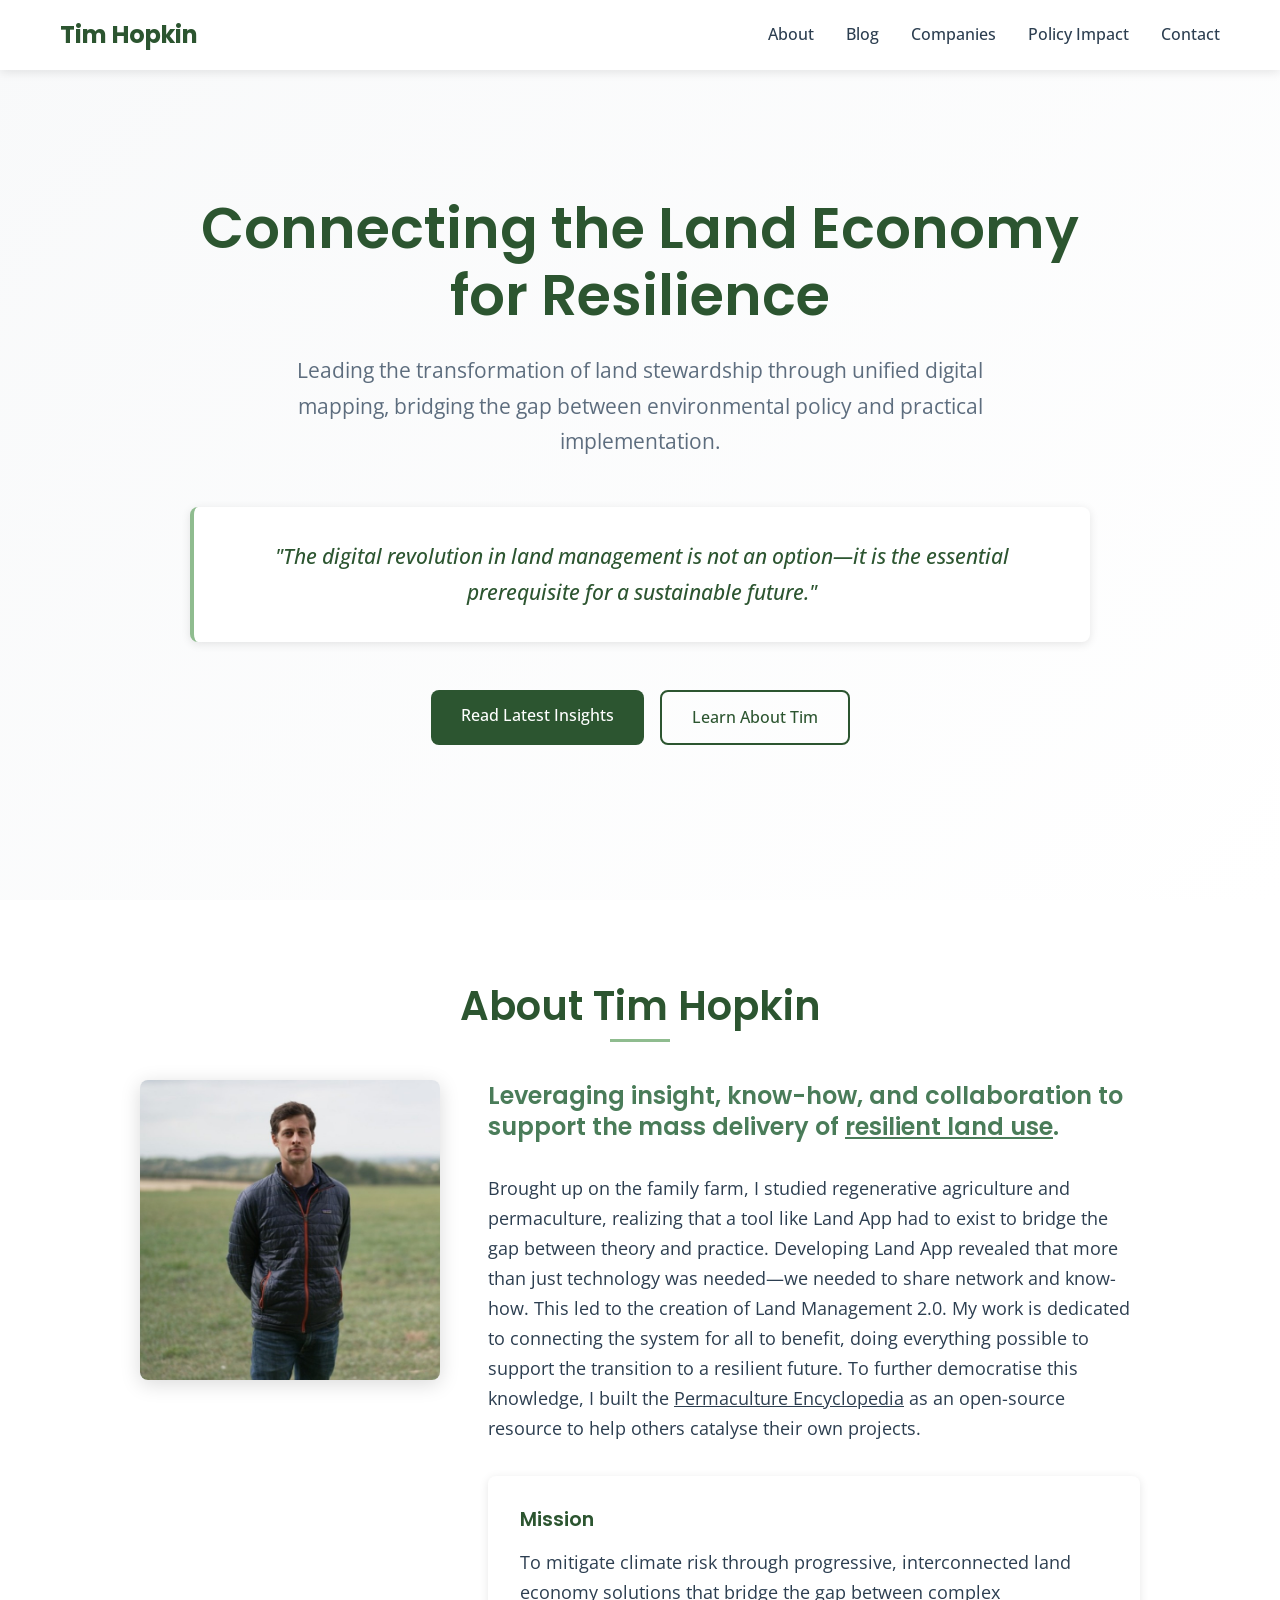
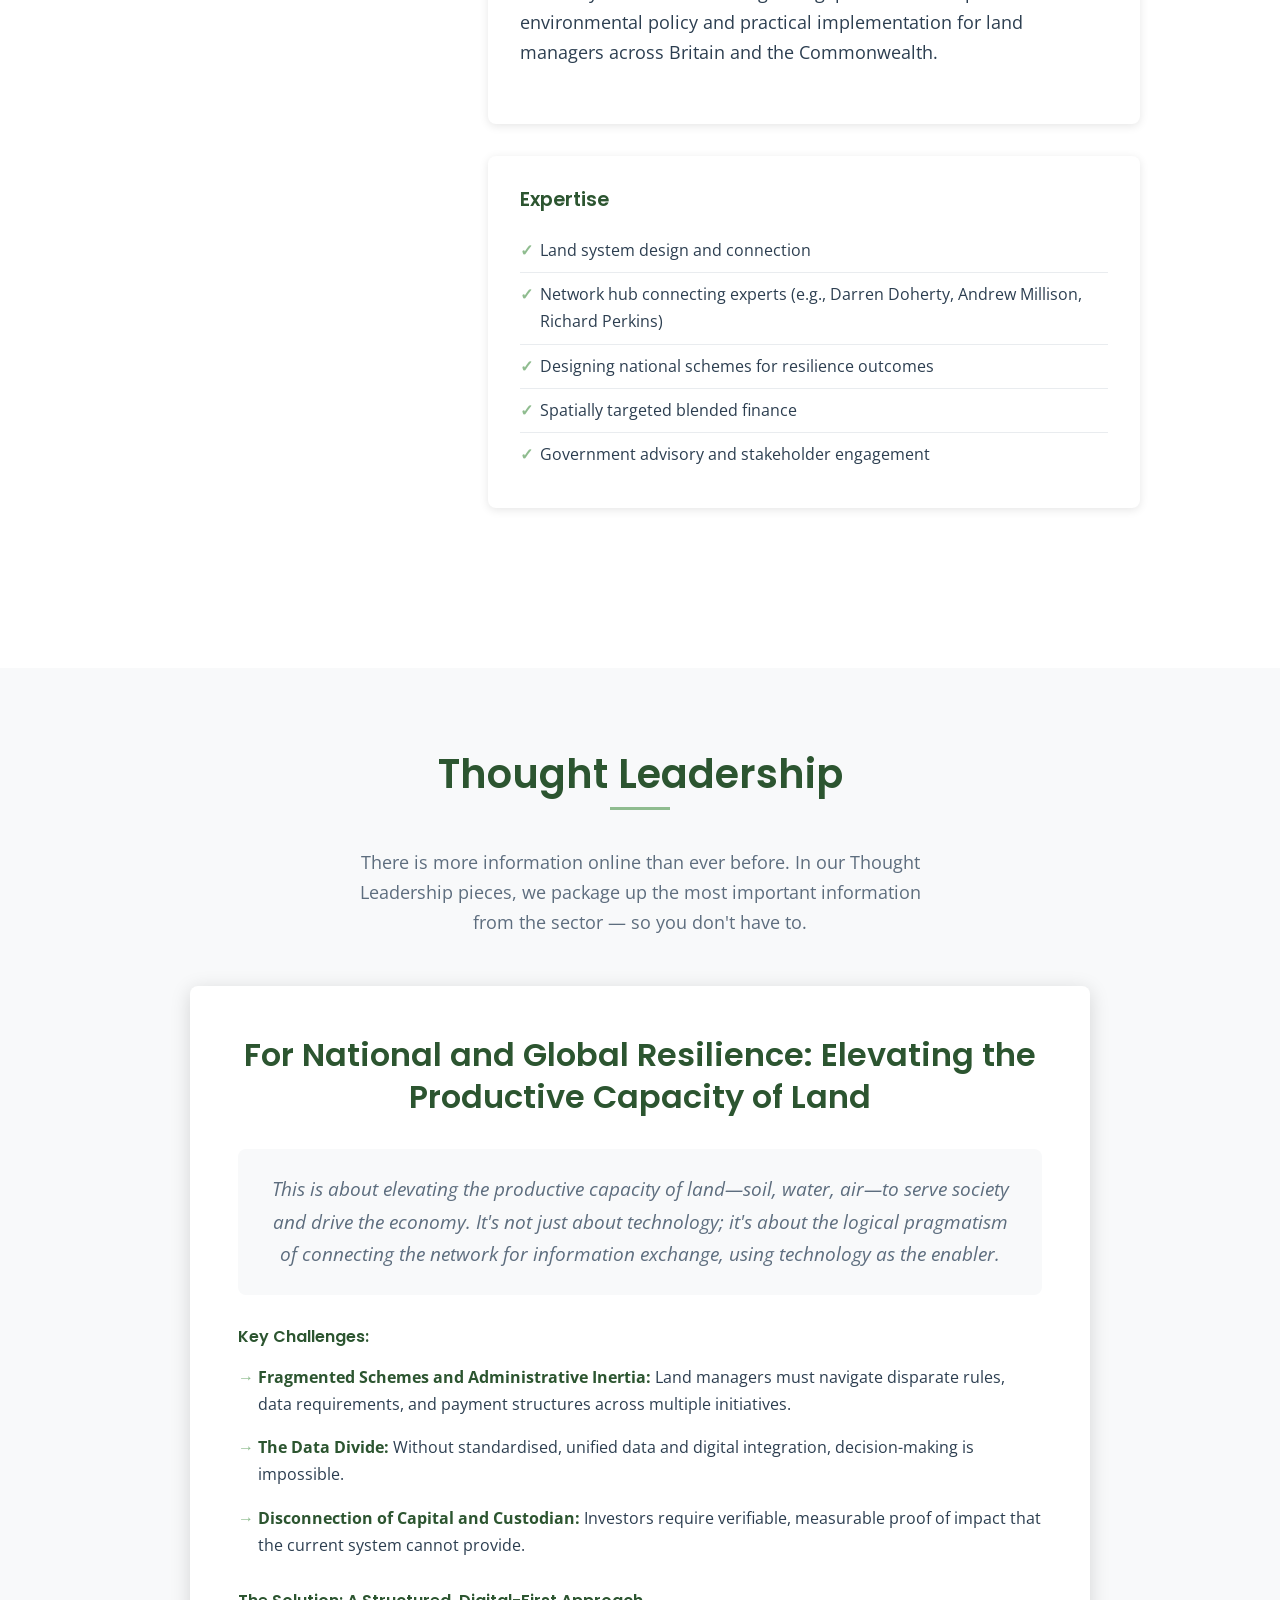
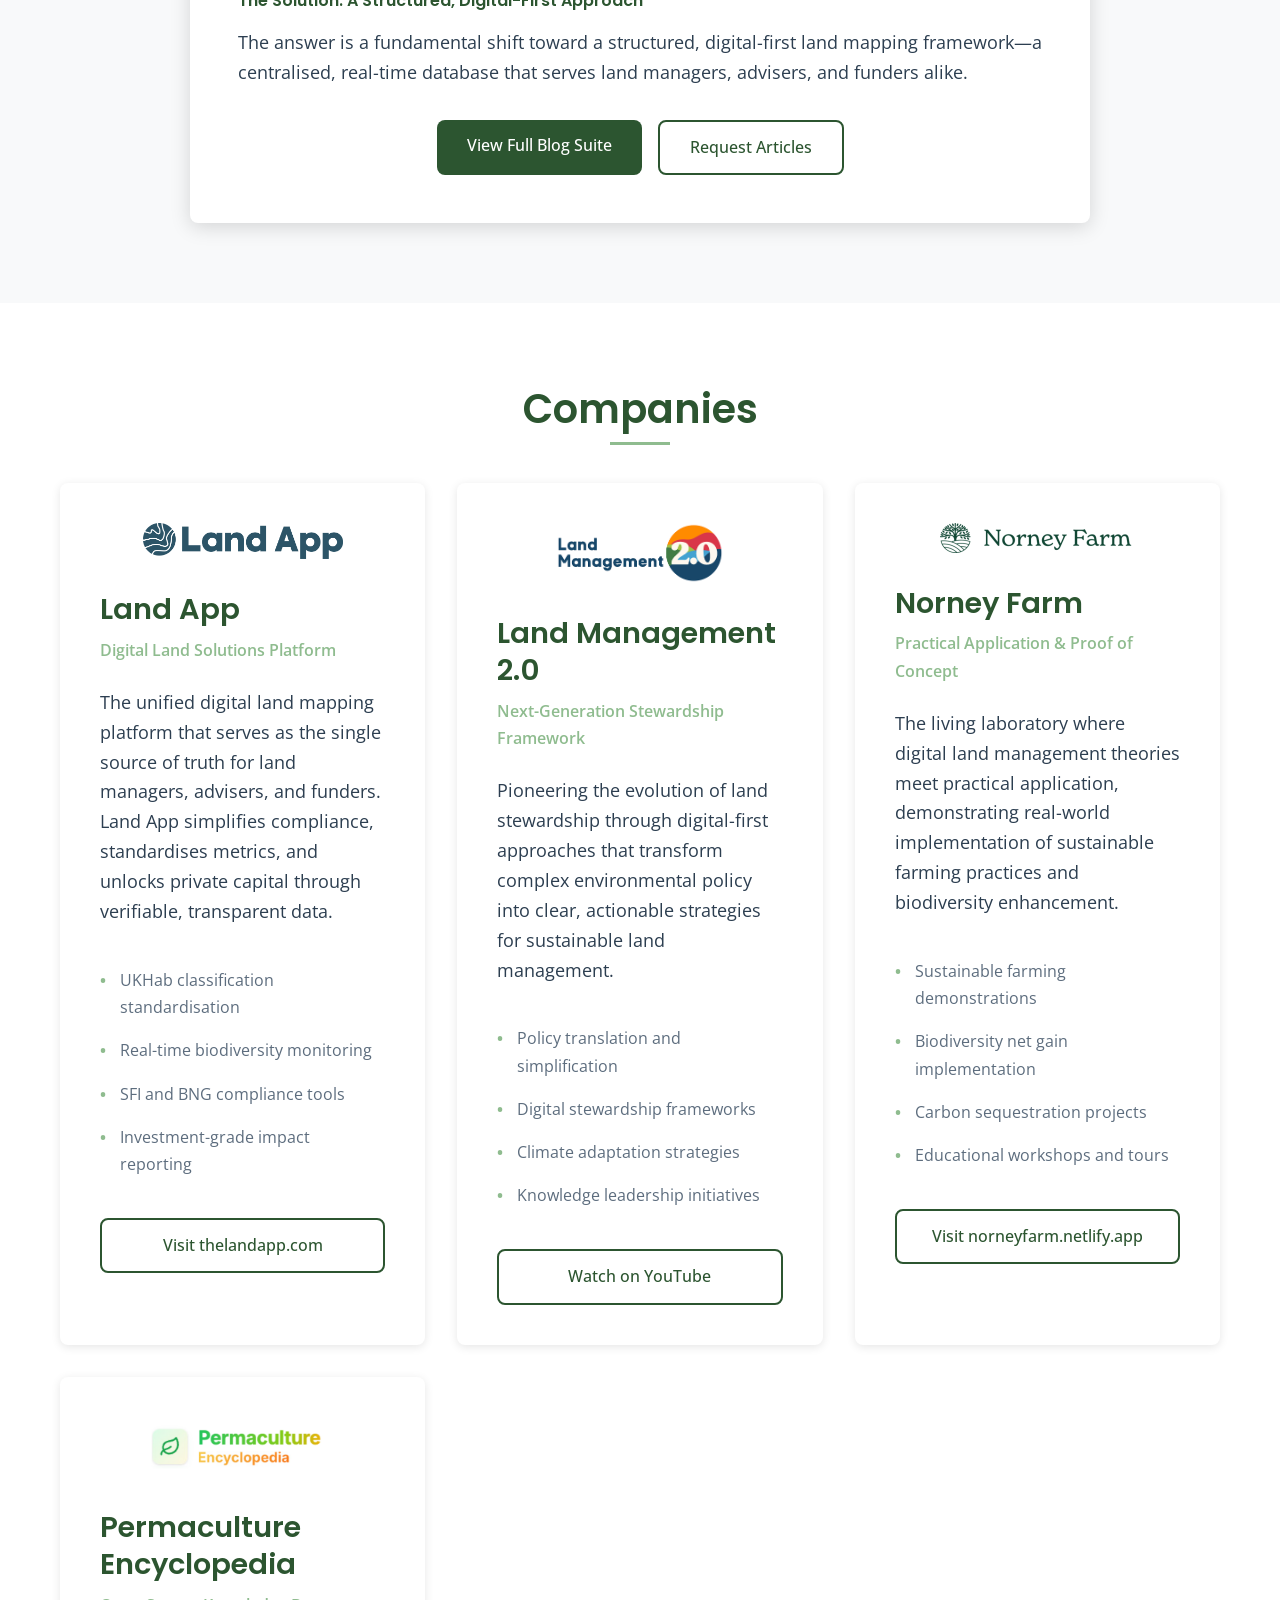
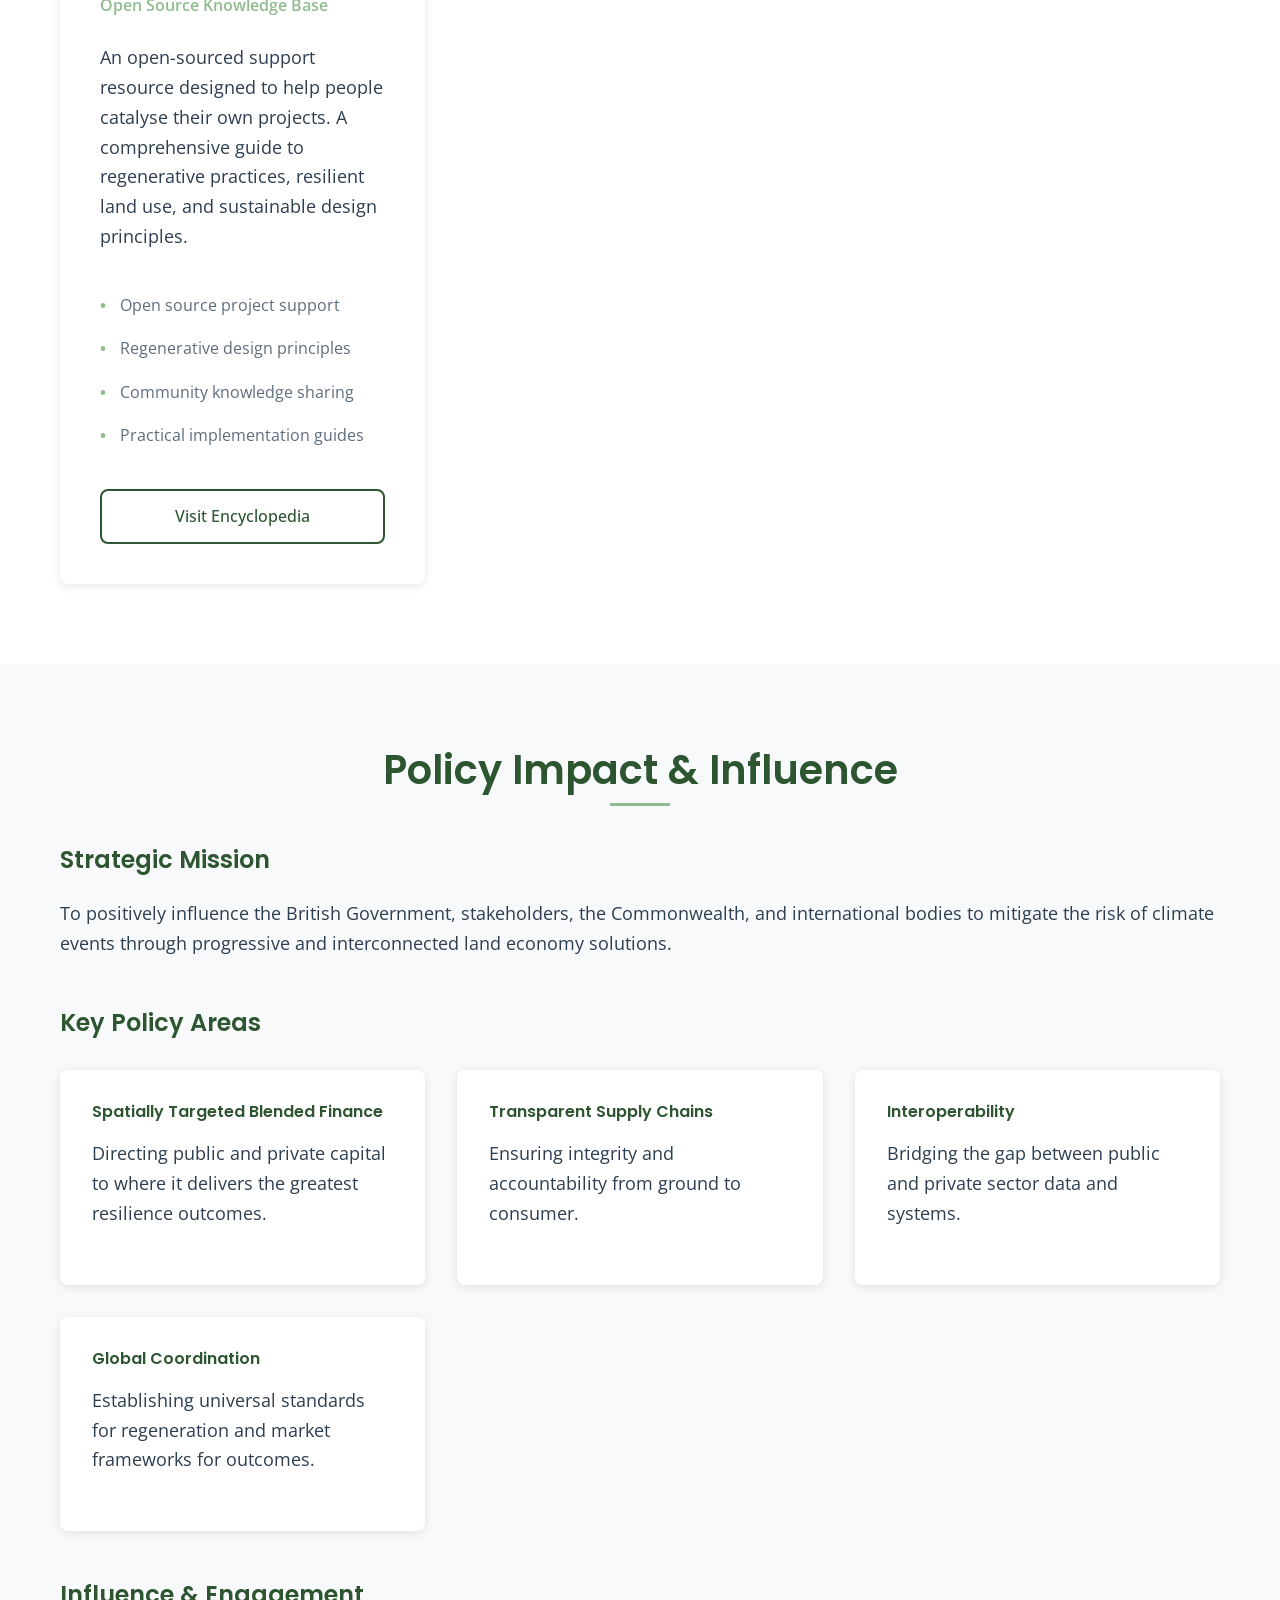
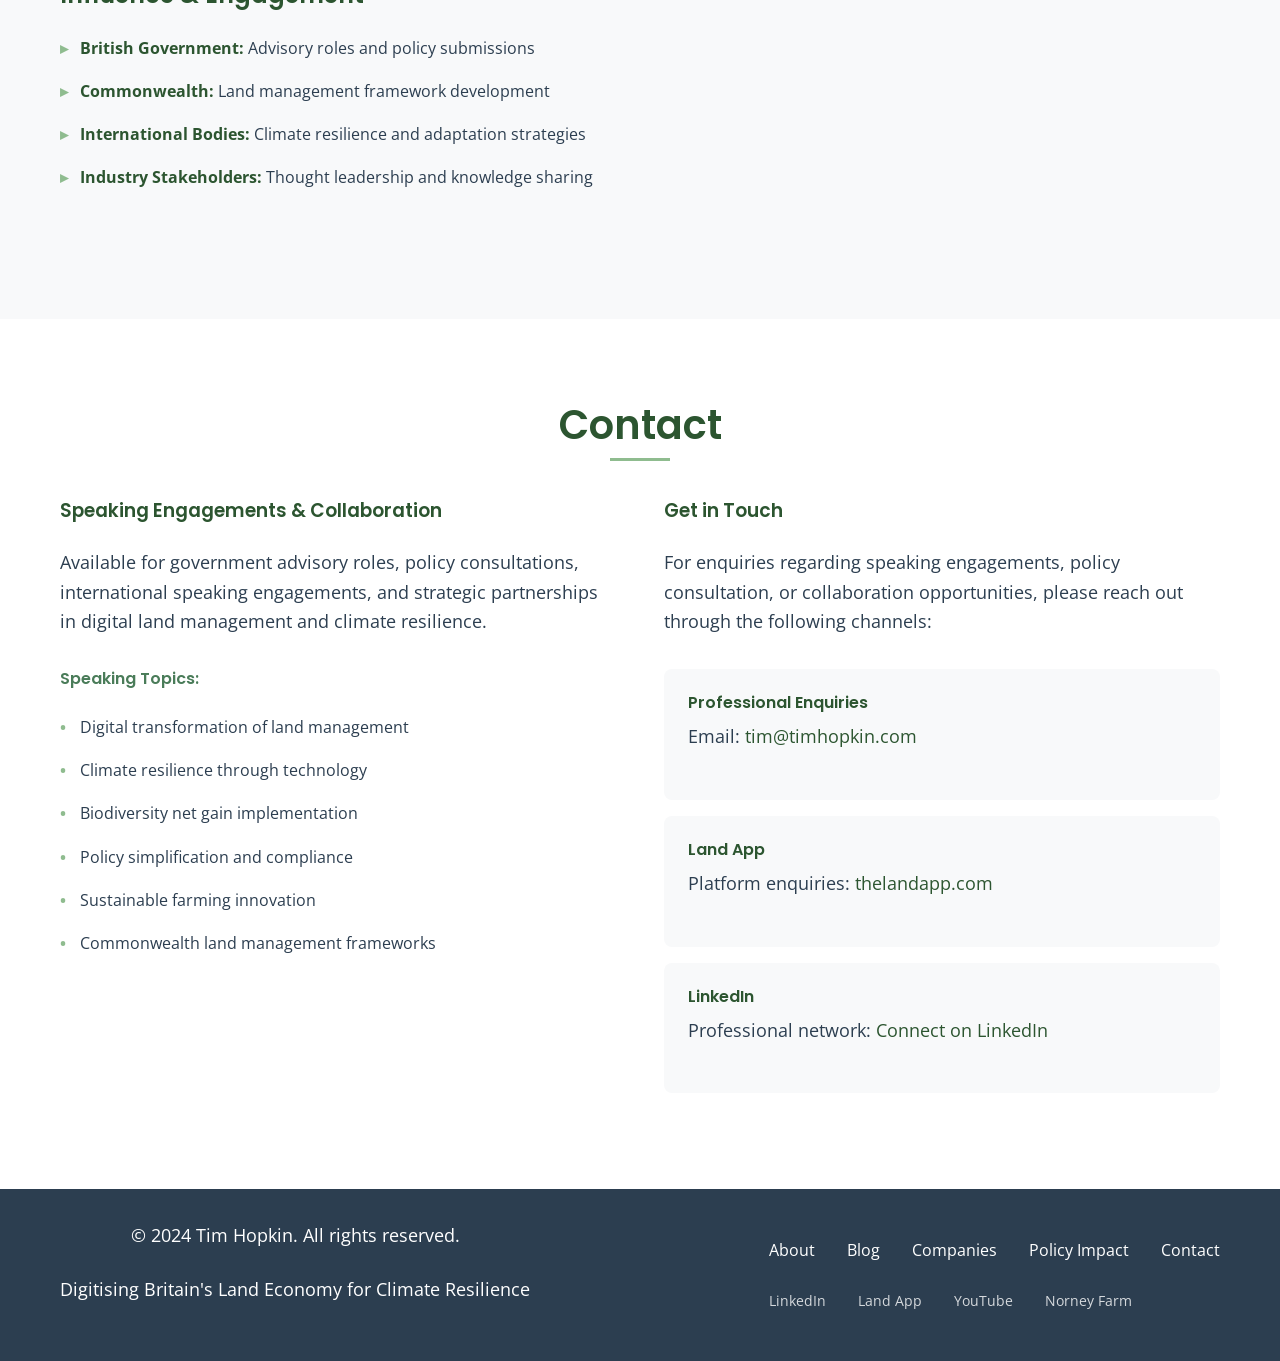
==== commit 0b2ad8db: "Update website content: add new blog articles, update branding, and improve homepage copy" ====
--- a/index.html
+++ b/index.html
@@ -95,7 +95,7 @@
         <section id="home" class="hero">
             <div class="container">
                 <div class="hero__content">
-                    <h1 class="hero__title">Digitising Britain's Land Economy for Climate Resilience</h1>
+                    <h1 class="hero__title">Connecting the Land Economy for Resilience</h1>
                     <p class="hero__subtitle">Leading the transformation of land stewardship through unified digital
                         mapping, bridging the gap between environmental policy and practical implementation.</p>
                     <div class="hero__quote">
@@ -124,12 +124,20 @@
                                 class="profile-image">
                         </div>
                         <div class="about__text">
-                            <h3 class="about__subtitle">Chief Advocate for Digital-First Land Management Solutions</h3>
-                            <p>Tim Hopkin stands at the intersection of technology, policy, and land stewardship,
-                                leading the charge to digitalise Britain's land economy for climate resilience. As
-                                founder of Land App, Land Management 2.0, and Norney Farm, Tim combines practical
-                                experience with visionary thinking to tackle the most pressing challenges in
-                                environmental policy.</p>
+                            <h3 class="about__subtitle">Leveraging insight, know-how, and collaboration to support the
+                                mass delivery of <a href="https://permaculture-encyclopedia.netlify.app/"
+                                    target="_blank" style="color: inherit; text-decoration: underline;">resilient land
+                                    use</a>.</h3>
+                            <p>Brought up on the family farm, I studied regenerative agriculture and permaculture,
+                                realizing that a tool like Land App had to exist to bridge the gap between theory and
+                                practice. Developing Land App revealed that more than just technology was needed—we
+                                needed to share network and know-how. This led to the creation of Land Management 2.0.
+                                My work is dedicated to connecting the system for all to benefit, doing everything
+                                possible to support the transition to a resilient future. To further democratise this
+                                knowledge, I built the <a href="https://permaculture-encyclopedia.netlify.app/"
+                                    target="_blank" style="color: inherit; text-decoration: underline;">Permaculture
+                                    Encyclopedia</a> as an open-source resource to help others catalyse their own
+                                projects.</p>
 
                             <div class="about__mission">
                                 <h4>Mission</h4>
@@ -141,10 +149,11 @@
                             <div class="about__expertise">
                                 <h4>Expertise</h4>
                                 <ul>
-                                    <li>Digital land mapping and unified data solutions</li>
-                                    <li>Environmental policy analysis and simplification</li>
-                                    <li>Sustainable farming incentives and biodiversity net gain</li>
-                                    <li>Climate adaptation and resilience strategies</li>
+                                    <li>Land system design and connection</li>
+                                    <li>Network hub connecting experts (e.g., Darren Doherty, Andrew Millison, Richard
+                                        Perkins)</li>
+                                    <li>Designing national schemes for resilience outcomes</li>
+                                    <li>Spatially targeted blended finance</li>
                                     <li>Government advisory and stakeholder engagement</li>
                                 </ul>
                             </div>
@@ -164,12 +173,13 @@
                 </div>
 
                 <div class="featured-article">
-                    <h3 class="featured-article__title">The Digital Crucible: Why Unified Land Mapping is the Essential
-                        Engine for Net Zero and Nature's Recovery</h3>
+                    <h3 class="featured-article__title">For National and Global Resilience: Elevating the Productive
+                        Capacity of Land</h3>
                     <div class="featured-article__content">
-                        <p class="featured-article__excerpt">We stand at a pivotal, anxious moment. The recent wave of
-                            European farming protests is a stark reminder: when environmental policy imposes immense
-                            administrative burdens and financial uncertainty, it breeds resistance, not resilience.</p>
+                        <p class="featured-article__excerpt">This is about elevating the productive capacity of
+                            land—soil, water, air—to serve society and drive the economy. It's not just about
+                            technology; it's about the logical pragmatism of connecting the network for information
+                            exchange, using technology as the enabler.</p>
 
                         <div class="article-highlights">
                             <h4>Key Challenges:</h4>
@@ -207,7 +217,7 @@
                 <div class="companies__grid">
                     <div class="company-card">
                         <div class="company-card__logo">
-                            <img src="land-app-logo.webp" alt="Land App Logo" class="company-logo">
+                            <img src="Land App Logo Blue.png" alt="Land App Logo" class="company-logo">
                         </div>
                         <h3 class="company-card__title">Land App</h3>
                         <p class="company-card__tagline">Digital Land Solutions Platform</p>
@@ -231,7 +241,7 @@
 
                     <div class="company-card">
                         <div class="company-card__logo">
-                            <img src="land-management-2-logo.jpg" alt="Land Management 2.0 Logo" class="company-logo">
+                            <img src="Land Management 2.0 logo.png" alt="Land Management 2.0 Logo" class="company-logo">
                         </div>
                         <h3 class="company-card__title">Land Management 2.0</h3>
                         <p class="company-card__tagline">Next-Generation Stewardship Framework</p>
@@ -272,6 +282,30 @@
                         <div class="company-card__link">
                             <a href="https://norneyfarm.netlify.app/" target="_blank" class="btn btn--secondary">Visit
                                 norneyfarm.netlify.app</a>
+                        </div>
+                    </div>
+
+                    <div class="company-card">
+                        <div class="company-card__logo">
+                            <img src="permaculture-encyclopedia-logo.png" alt="Permaculture Encyclopedia Logo"
+                                class="company-logo">
+                        </div>
+                        <h3 class="company-card__title">Permaculture Encyclopedia</h3>
+                        <p class="company-card__tagline">Open Source Knowledge Base</p>
+                        <p class="company-card__description">An open-sourced support resource designed to help people
+                            catalyse their own projects. A comprehensive guide to regenerative practices, resilient land
+                            use, and sustainable design principles.</p>
+                        <div class="company-card__features">
+                            <ul>
+                                <li>Open source project support</li>
+                                <li>Regenerative design principles</li>
+                                <li>Community knowledge sharing</li>
+                                <li>Practical implementation guides</li>
+                            </ul>
+                        </div>
+                        <div class="company-card__link">
+                            <a href="https://permaculture-encyclopedia.netlify.app/" target="_blank"
+                                class="btn btn--secondary">Visit Encyclopedia</a>
                         </div>
                     </div>
                 </div>
@@ -294,24 +328,22 @@
                         <h3>Key Policy Areas</h3>
                         <div class="policy-grid">
                             <div class="policy-item">
-                                <h4>Sustainable Farming Incentive (SFI)</h4>
-                                <p>Simplifying compliance and maximising impact through digital-first approaches to
-                                    sustainable farming practices.</p>
+                                <h4>Spatially Targeted Blended Finance</h4>
+                                <p>Directing public and private capital to where it delivers the greatest resilience
+                                    outcomes.</p>
                             </div>
                             <div class="policy-item">
-                                <h4>Biodiversity Net Gain (BNG)</h4>
-                                <p>Transforming regulatory requirements into genuine investment opportunities through
-                                    verifiable ecological data.</p>
+                                <h4>Transparent Supply Chains</h4>
+                                <p>Ensuring integrity and accountability from ground to consumer.</p>
                             </div>
                             <div class="policy-item">
-                                <h4>Countryside Stewardship</h4>
-                                <p>Streamlining environmental stewardship through unified digital platforms and
-                                    standardised metrics.</p>
+                                <h4>Interoperability</h4>
+                                <p>Bridging the gap between public and private sector data and systems.</p>
                             </div>
                             <div class="policy-item">
-                                <h4>Geospatial Commission</h4>
-                                <p>Shaping national digital infrastructure to support ground-level land management
-                                    needs.</p>
+                                <h4>Global Coordination</h4>
+                                <p>Establishing universal standards for regeneration and market frameworks for outcomes.
+                                </p>
                             </div>
                         </div>
                     </div>
--- a/styles.css
+++ b/styles.css
@@ -75,7 +75,12 @@
 }
 
 /* Typography */
-h1, h2, h3, h4, h5, h6 {
+h1,
+h2,
+h3,
+h4,
+h5,
+h6 {
     font-family: var(--font-heading);
     font-weight: 600;
     line-height: 1.3;
@@ -437,6 +442,13 @@
 .company-logo:hover {
     transform: scale(1.05);
 }
+
+/* Land App logo needs dark background for white text visibility - REMOVED for new blue logo */
+/* .company-card:first-child .company-logo {
+    background-color: #1a1a1a;
+    padding: 15px 20px;
+    border-radius: 8px;
+} */
 
 .company-card__title {
     font-size: 1.8rem;
@@ -1001,19 +1013,19 @@
     .blog-hero__title {
         font-size: 2.2rem;
     }
-    
+
     .suite-title {
         font-size: 1.8rem;
     }
-    
+
     .articles__grid {
         grid-template-columns: 1fr;
     }
-    
+
     .article-card {
         padding: 2rem;
     }
-    
+
     .cta-actions {
         flex-direction: column;
         align-items: center;
@@ -1024,15 +1036,15 @@
     .blog-hero {
         padding: 100px 0 40px;
     }
-    
+
     .blog-hero__title {
         font-size: 1.8rem;
     }
-    
+
     .article-card {
         padding: 1.5rem;
     }
-    
+
     .article-card__title {
         font-size: 1.2rem;
     }
@@ -1259,16 +1271,16 @@
     .article-title {
         font-size: 2.2rem;
     }
-    
+
     .article-nav-grid {
         grid-template-columns: 1fr;
     }
-    
+
     .article-quote {
         padding: 1.5rem;
         font-size: 1.2rem;
     }
-    
+
     .related-grid {
         grid-template-columns: 1fr;
     }
@@ -1278,24 +1290,24 @@
     .article-header {
         padding: 100px 0 40px;
     }
-    
+
     .article-title {
         font-size: 1.8rem;
     }
-    
+
     .article-subtitle p {
         font-size: 1.1rem;
     }
-    
+
     .article-quote {
         padding: 1.2rem;
         font-size: 1.1rem;
     }
-    
+
     .nav-item {
         padding: 1.5rem;
     }
-    
+
     .related-item {
         padding: 1.5rem;
     }
@@ -1303,17 +1315,18 @@
 
 /* Print styles */
 @media print {
+
     .nav,
     .footer,
     .hero__actions {
         display: none;
     }
-    
+
     body {
         font-size: 12pt;
         line-height: 1.4;
     }
-    
+
     .section {
         padding: 20px 0;
     }
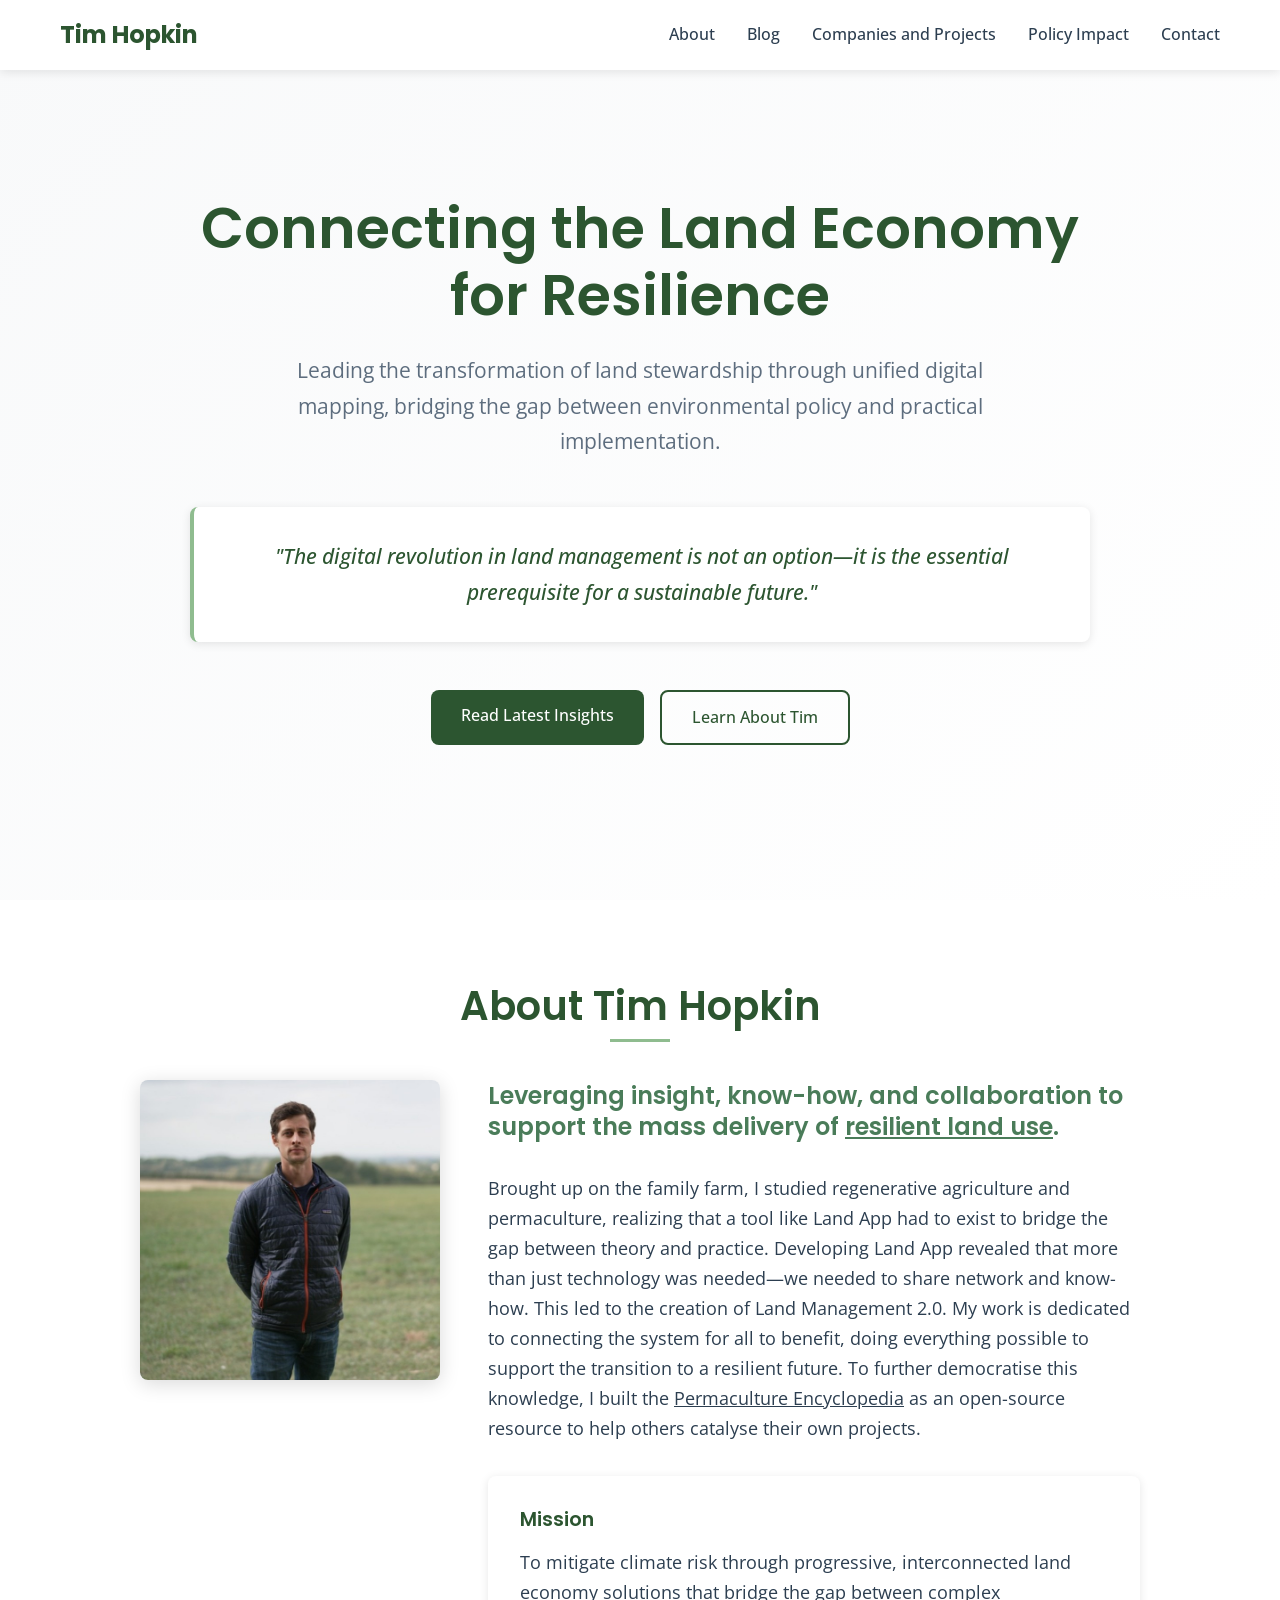
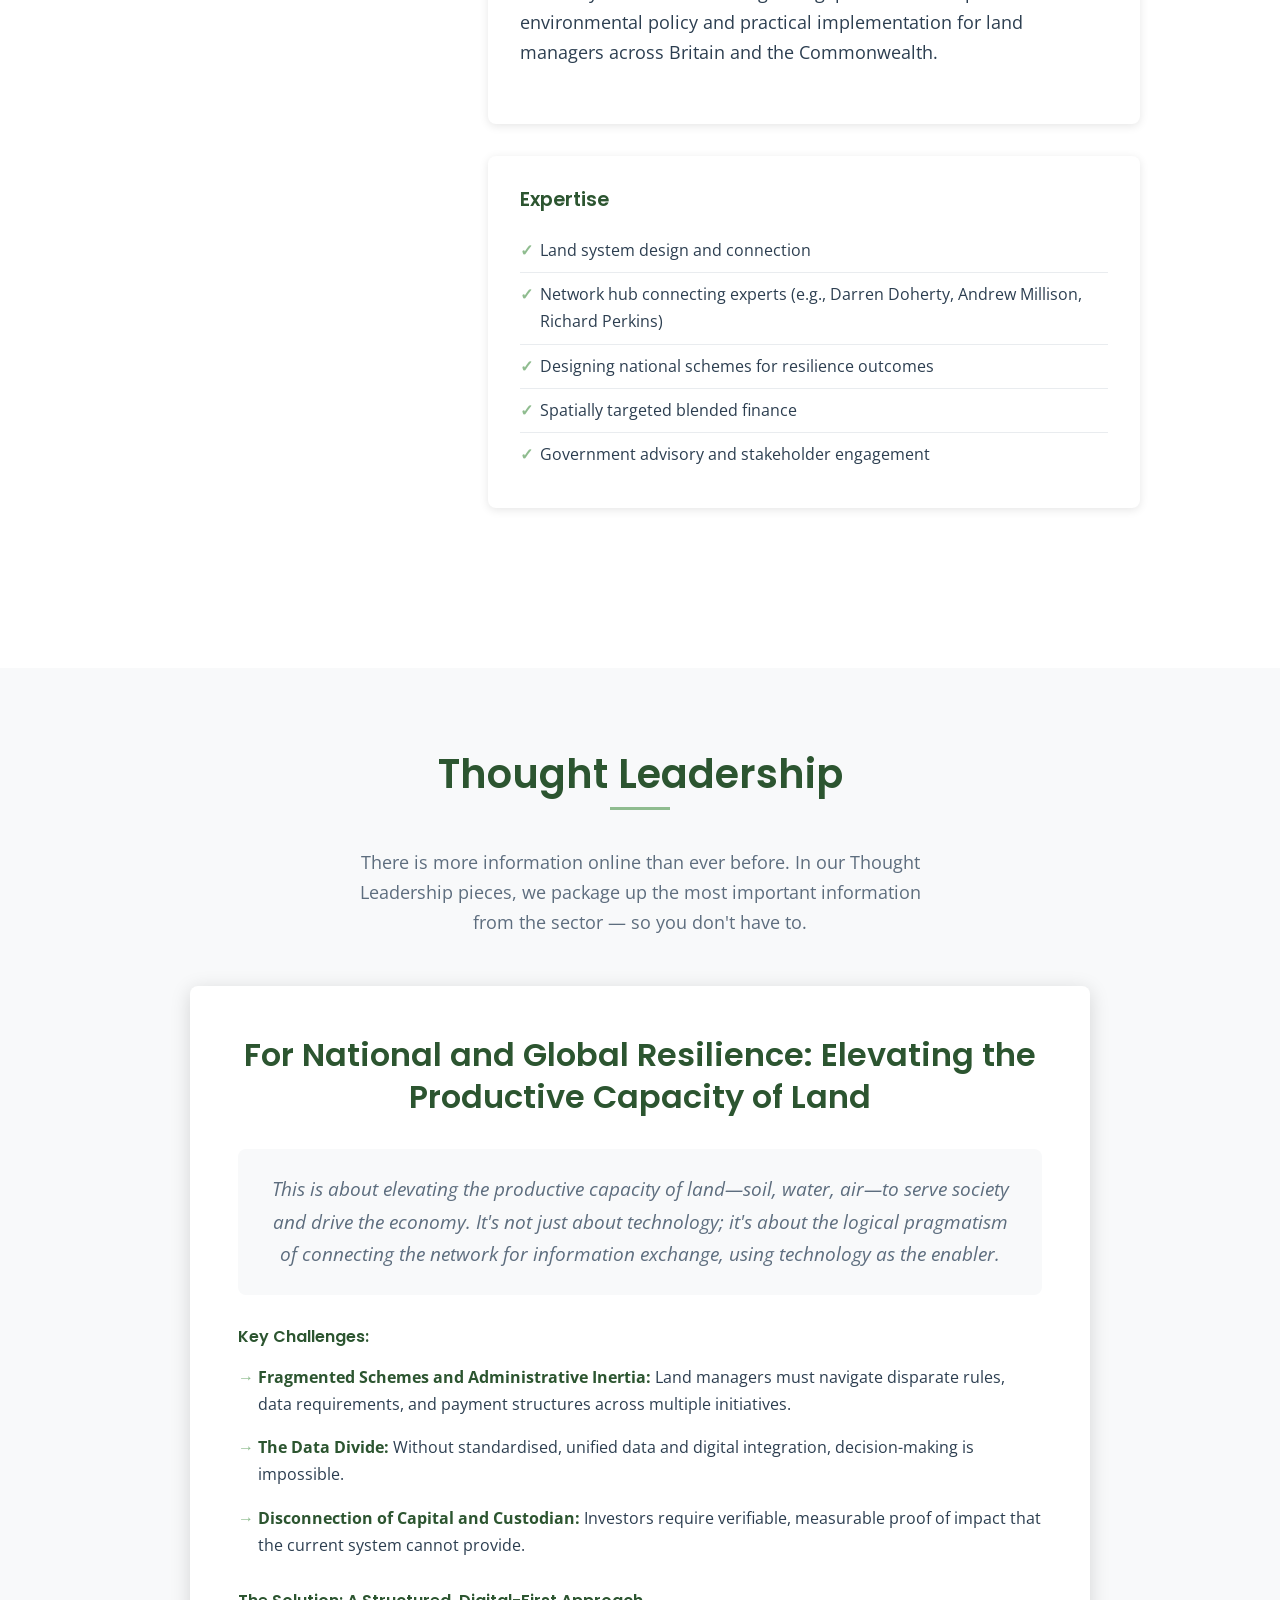
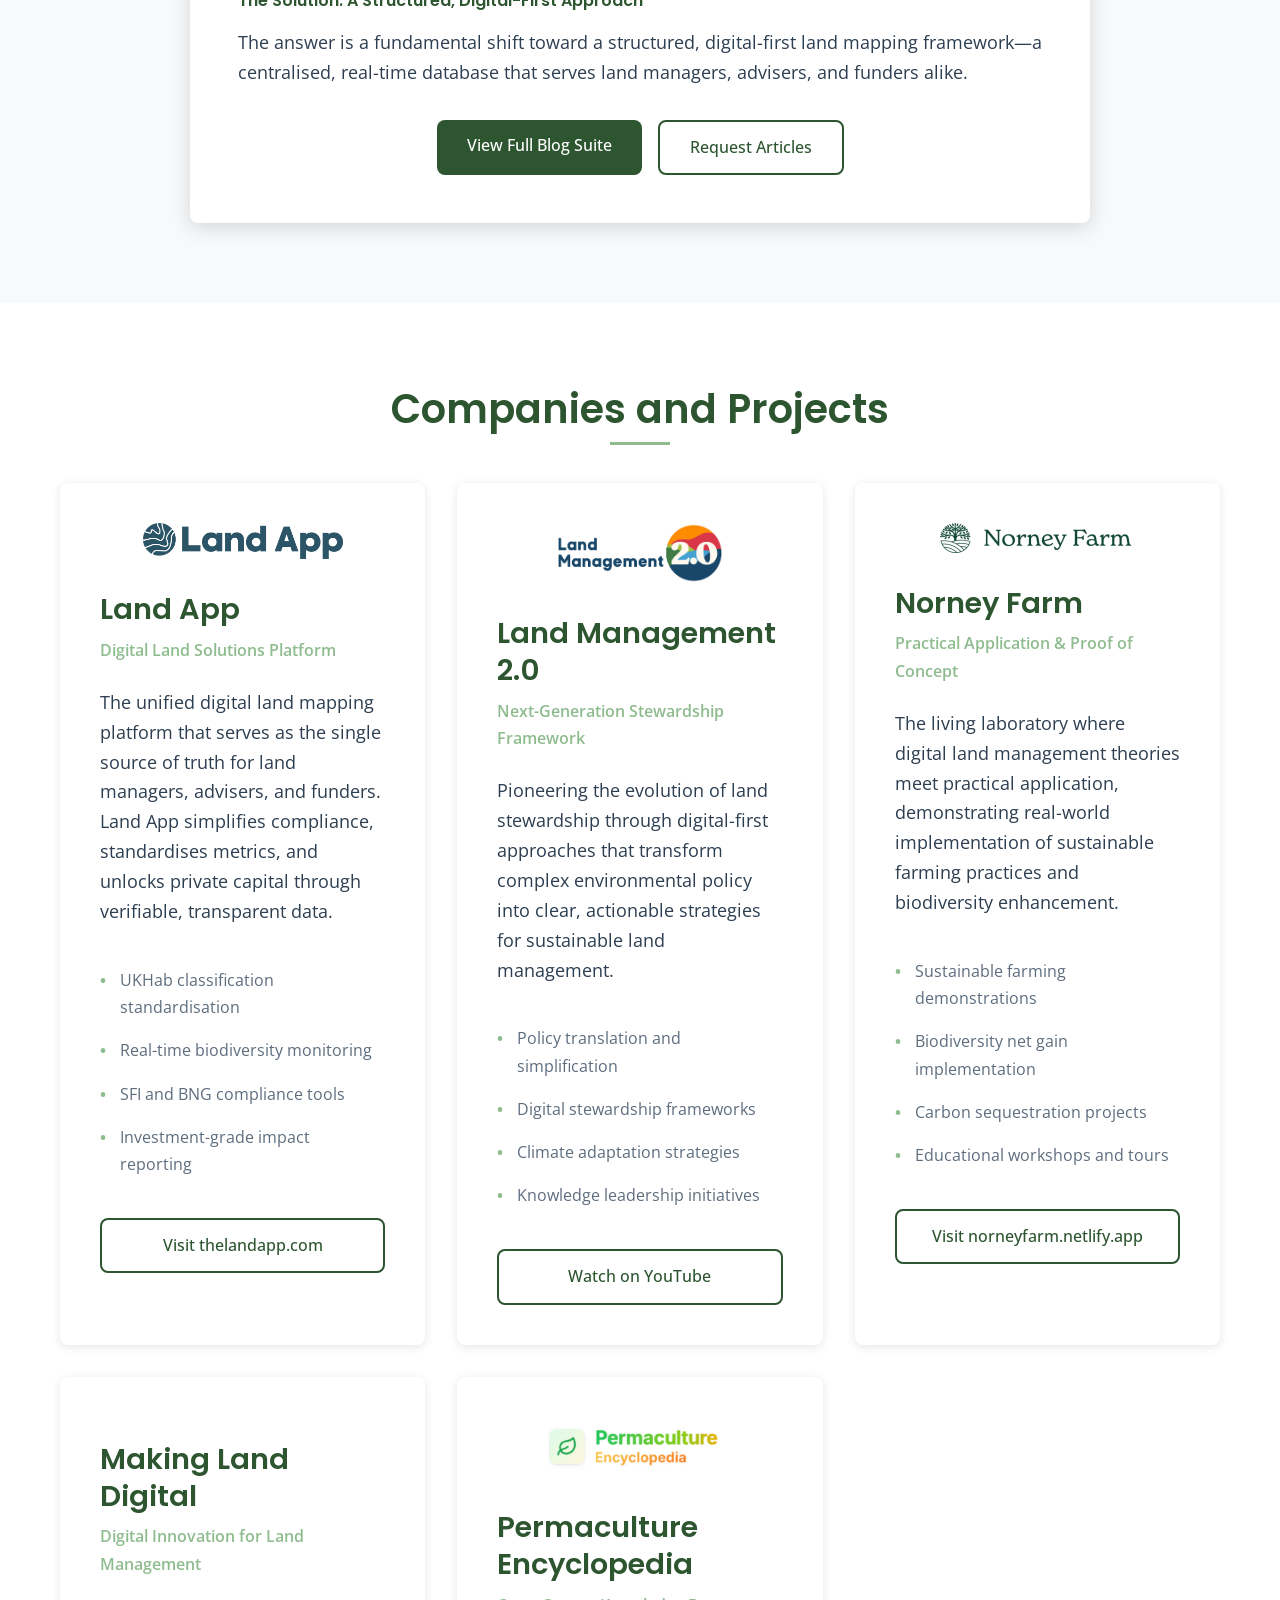
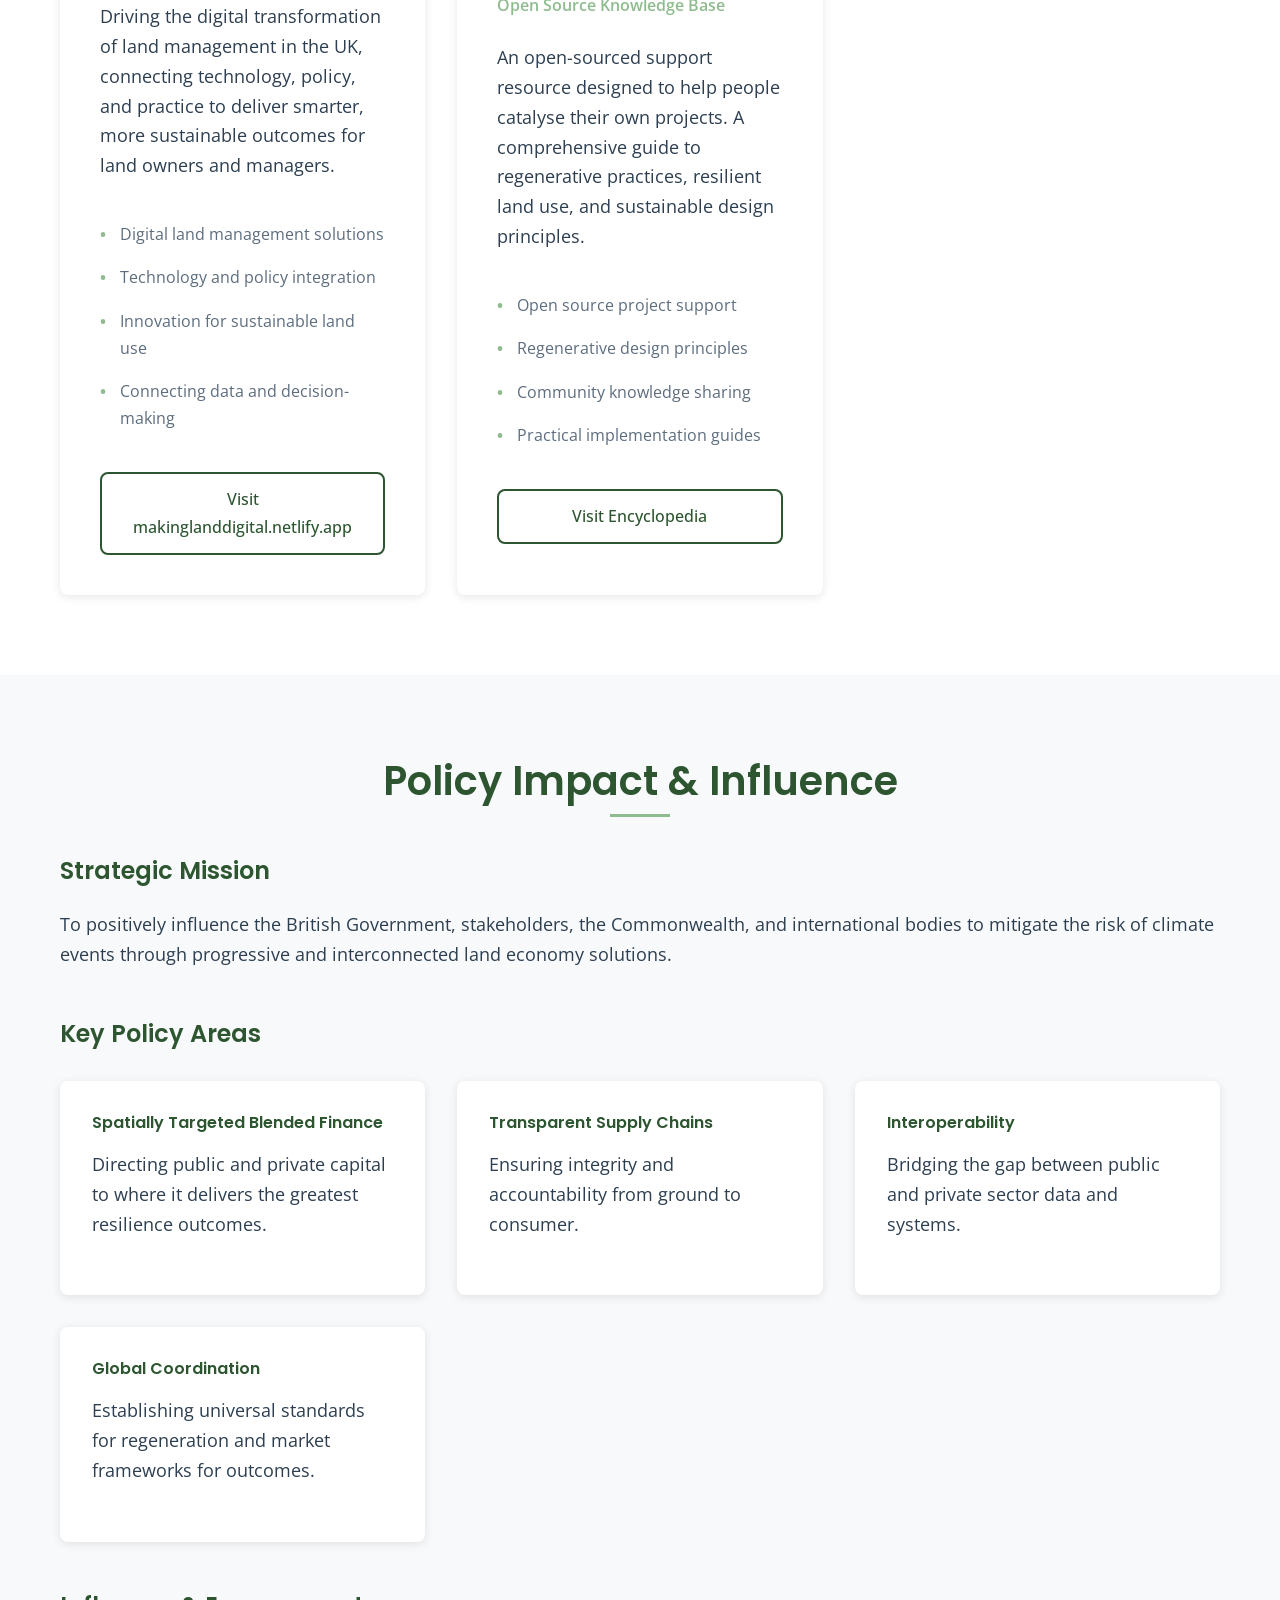
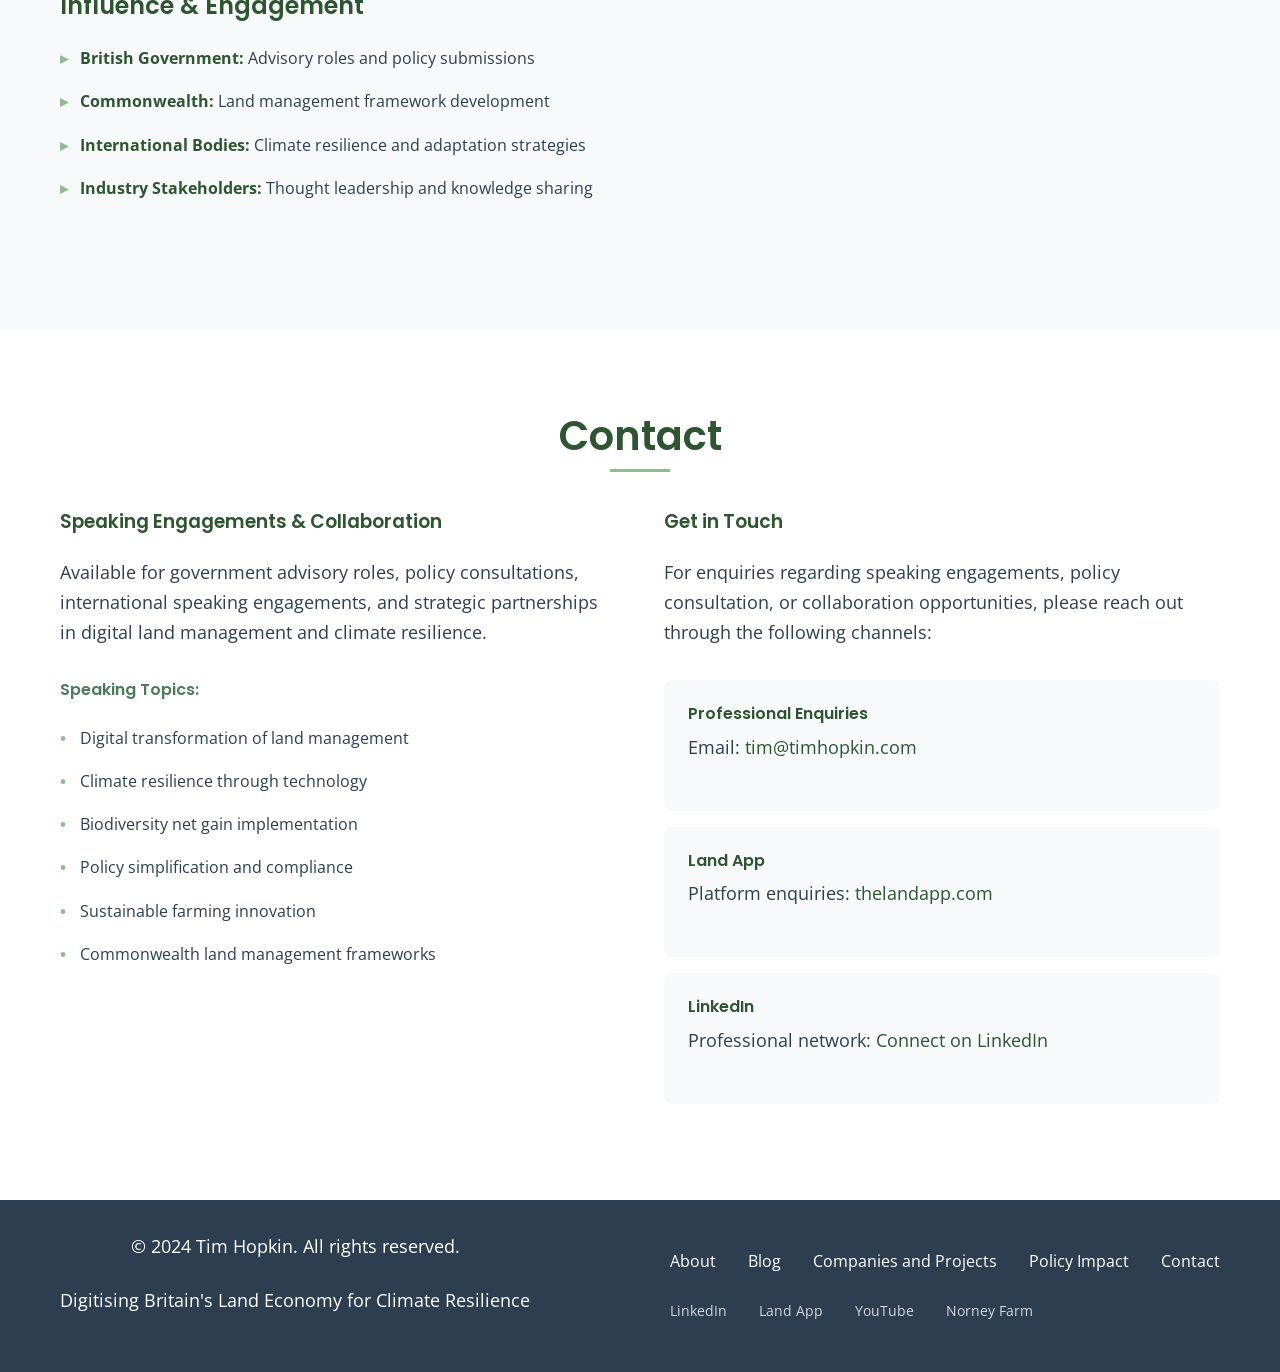
==== commit 292dad46: "Add Making Land Digital card, rename Companies to Companies and Projects, update Land App link Co-Au" ====
--- a/index.html
+++ b/index.html
@@ -71,7 +71,7 @@
                         <a href="blog.html" class="nav__link">Blog</a>
                     </li>
                     <li class="nav__item">
-                        <a href="#companies" class="nav__link">Companies</a>
+                        <a href="#companies" class="nav__link">Companies and Projects</a>
                     </li>
                     <li class="nav__item">
                         <a href="#policy-impact" class="nav__link">Policy Impact</a>
@@ -213,7 +213,7 @@
         <!-- Companies Section -->
         <section id="companies" class="companies section">
             <div class="container">
-                <h2 class="section__title">Companies</h2>
+                <h2 class="section__title">Companies and Projects</h2>
                 <div class="companies__grid">
                     <div class="company-card">
                         <div class="company-card__logo">
@@ -234,7 +234,7 @@
                             </ul>
                         </div>
                         <div class="company-card__link">
-                            <a href="https://thelandapp.com" target="_blank" class="btn btn--secondary">Visit
+                            <a href="https://landapp2.netlify.app/" target="_blank" class="btn btn--secondary">Visit
                                 thelandapp.com</a>
                         </div>
                     </div>
@@ -282,6 +282,25 @@
                         <div class="company-card__link">
                             <a href="https://norneyfarm.netlify.app/" target="_blank" class="btn btn--secondary">Visit
                                 norneyfarm.netlify.app</a>
+                        </div>
+                    </div>
+
+                    <div class="company-card">
+                        <div class="company-card__logo">
+                        </div>
+                        <h3 class="company-card__title">Making Land Digital</h3>
+                        <p class="company-card__tagline">Digital Innovation for Land Management</p>
+                        <p class="company-card__description">Driving the digital transformation of land management in the UK, connecting technology, policy, and practice to deliver smarter, more sustainable outcomes for land owners and managers.</p>
+                        <div class="company-card__features">
+                            <ul>
+                                <li>Digital land management solutions</li>
+                                <li>Technology and policy integration</li>
+                                <li>Innovation for sustainable land use</li>
+                                <li>Connecting data and decision-making</li>
+                            </ul>
+                        </div>
+                        <div class="company-card__link">
+                            <a href="https://makinglanddigital.netlify.app/" target="_blank" class="btn btn--secondary">Visit makinglanddigital.netlify.app</a>
                         </div>
                     </div>
 
@@ -426,7 +445,7 @@
                     <div class="footer__nav">
                         <a href="#about">About</a>
                         <a href="blog.html">Blog</a>
-                        <a href="#companies">Companies</a>
+                        <a href="#companies">Companies and Projects</a>
                         <a href="#policy-impact">Policy Impact</a>
                         <a href="#contact">Contact</a>
                     </div>
